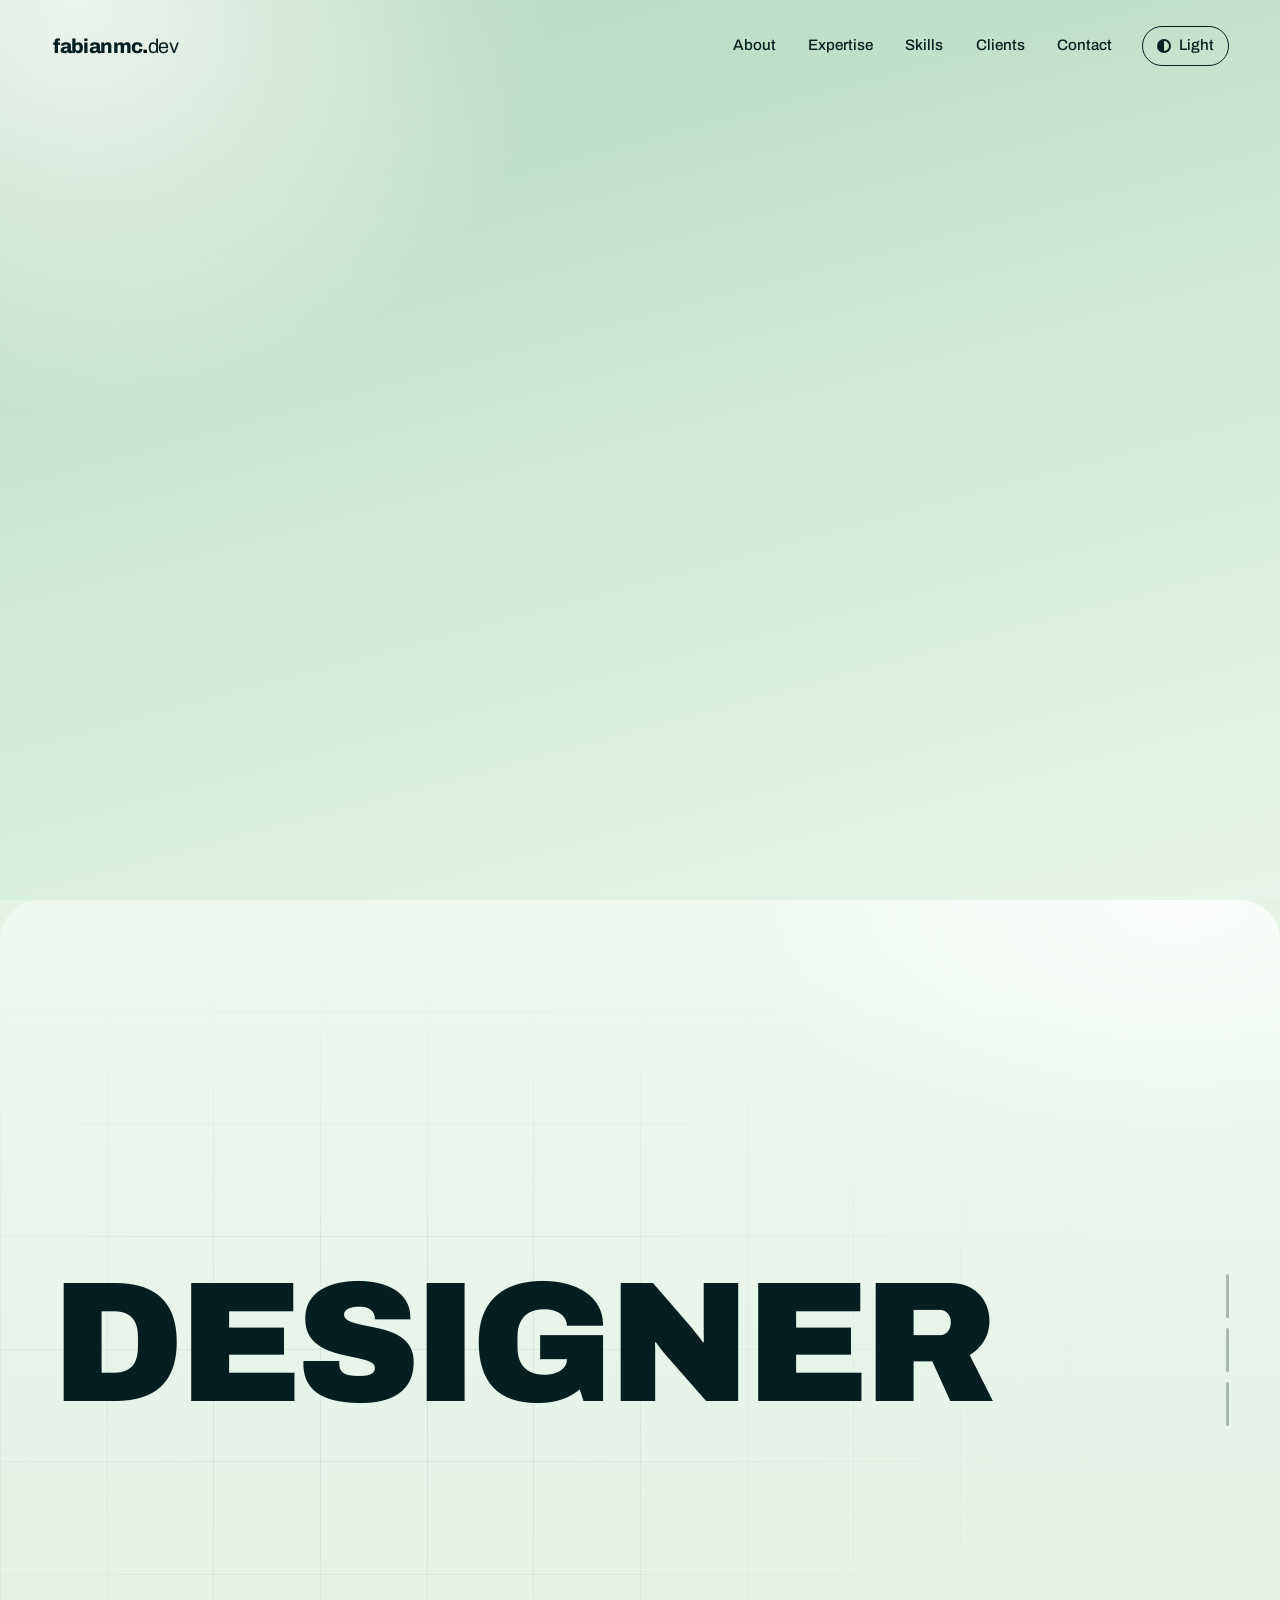
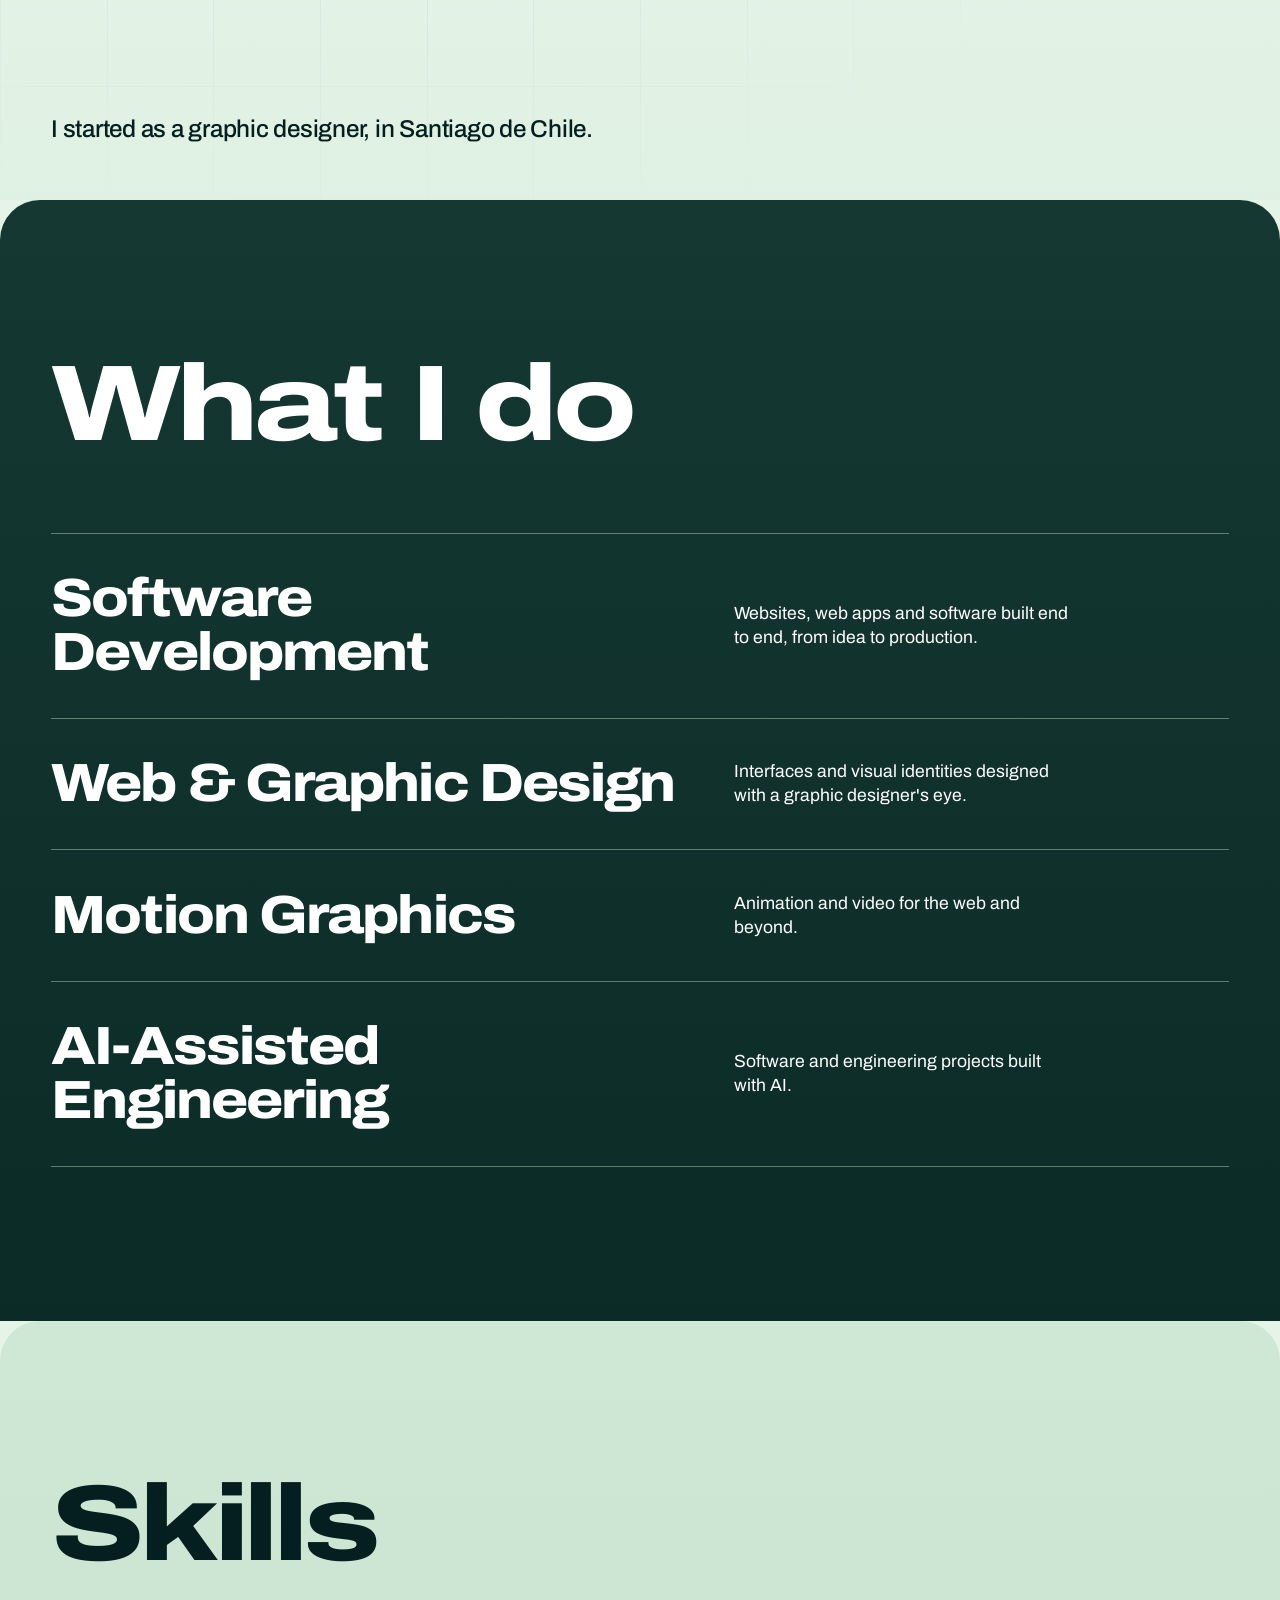
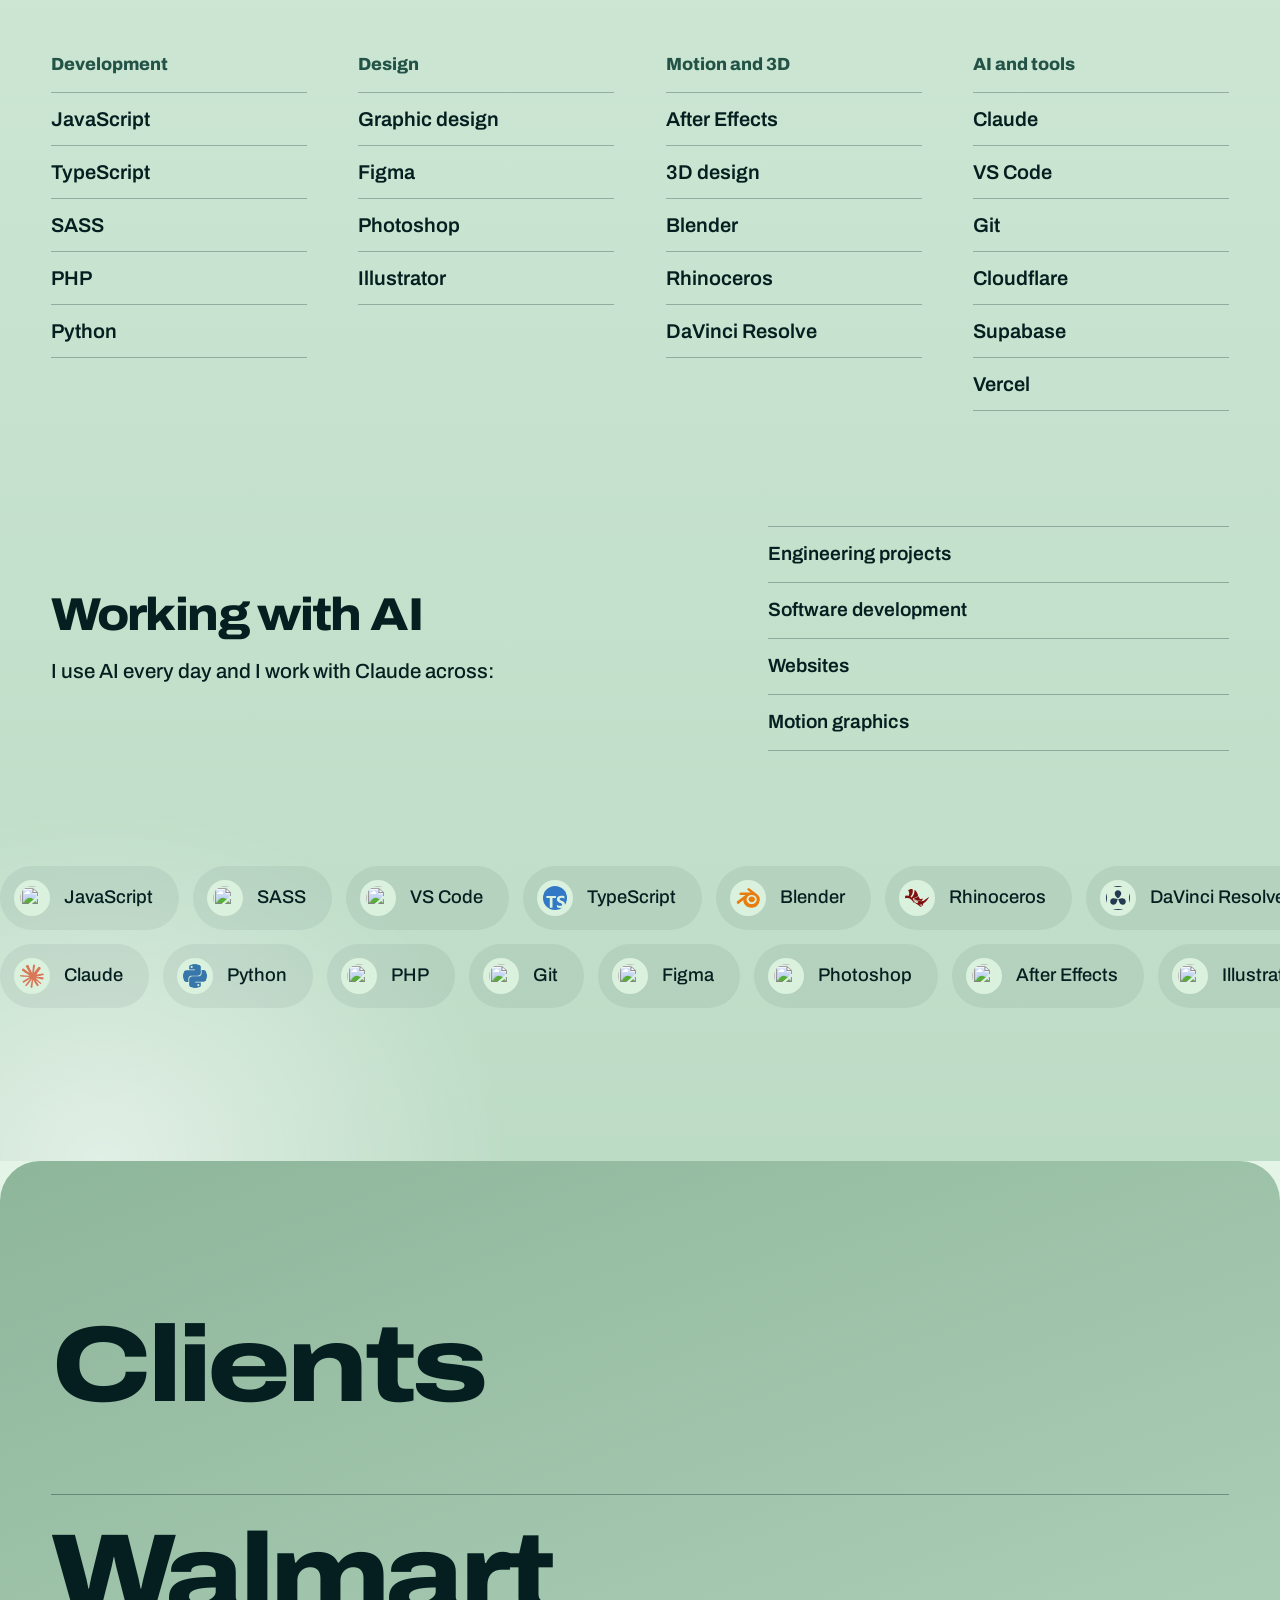
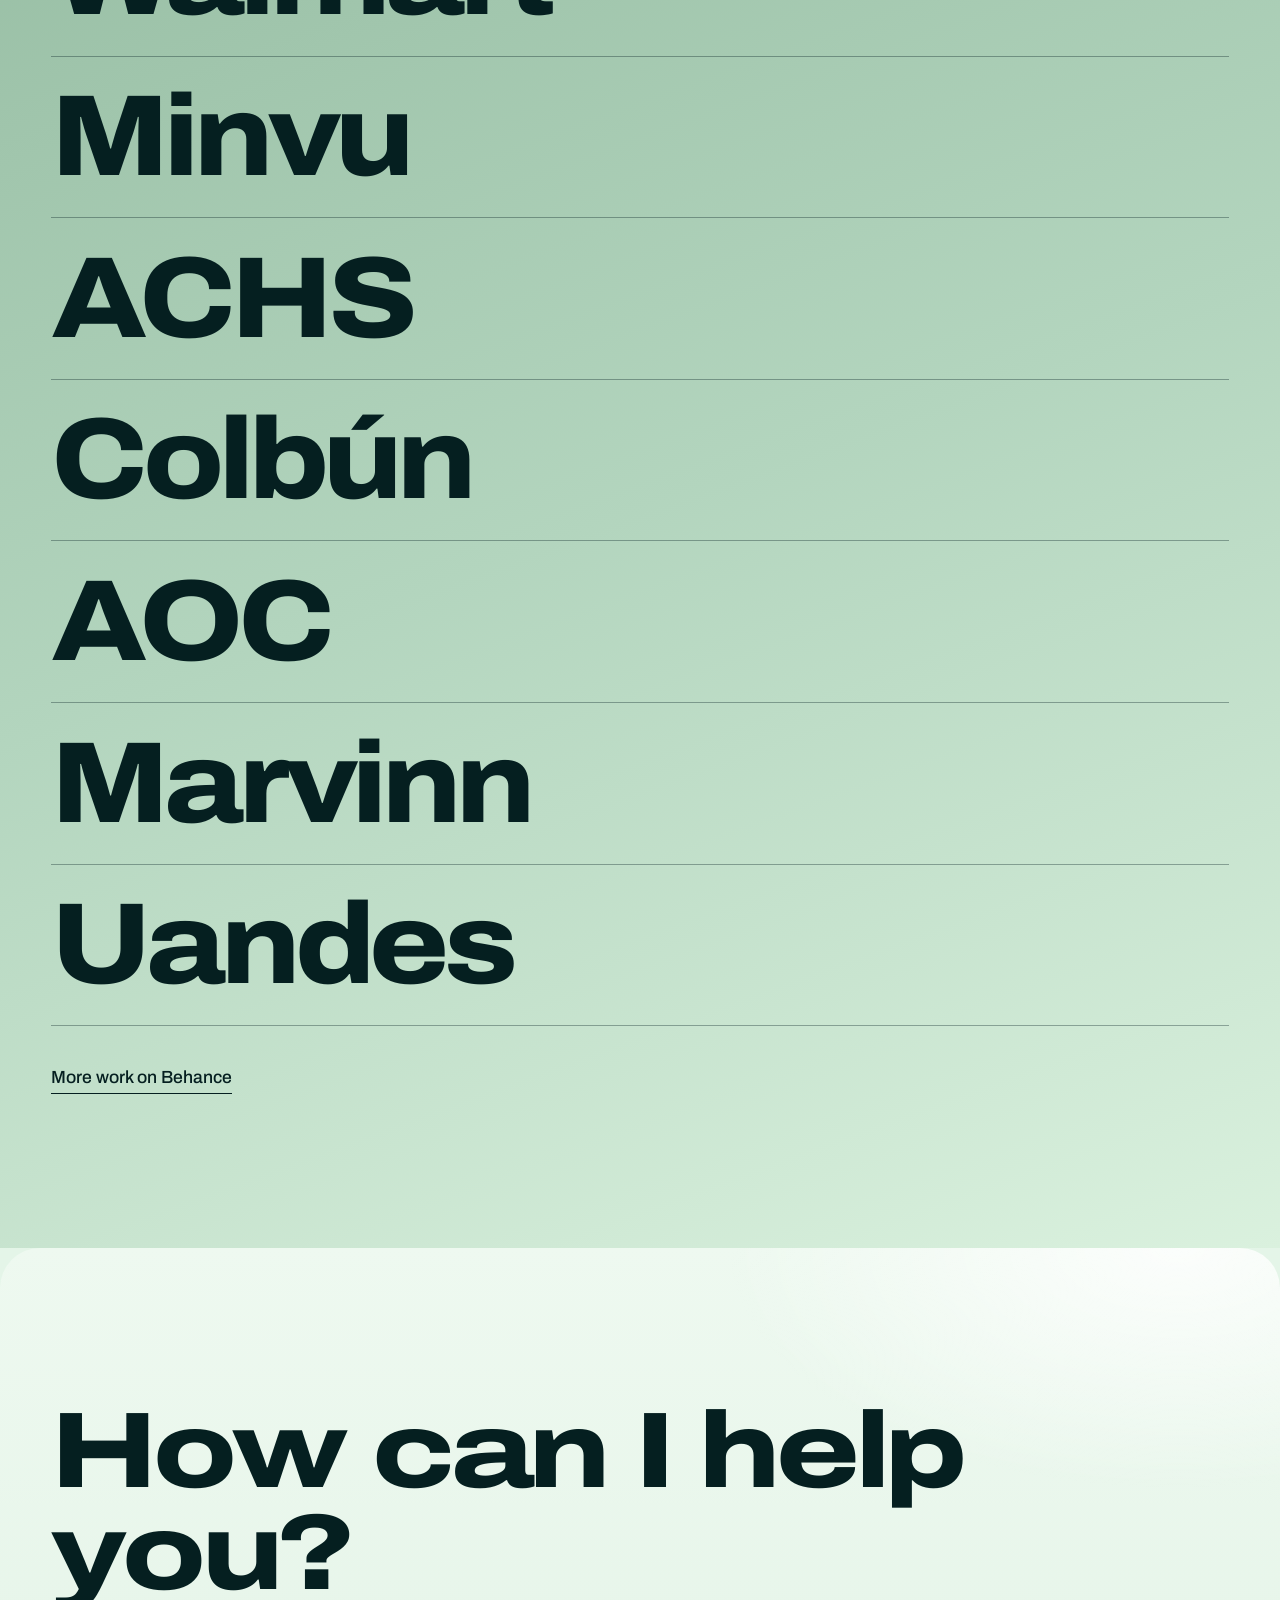
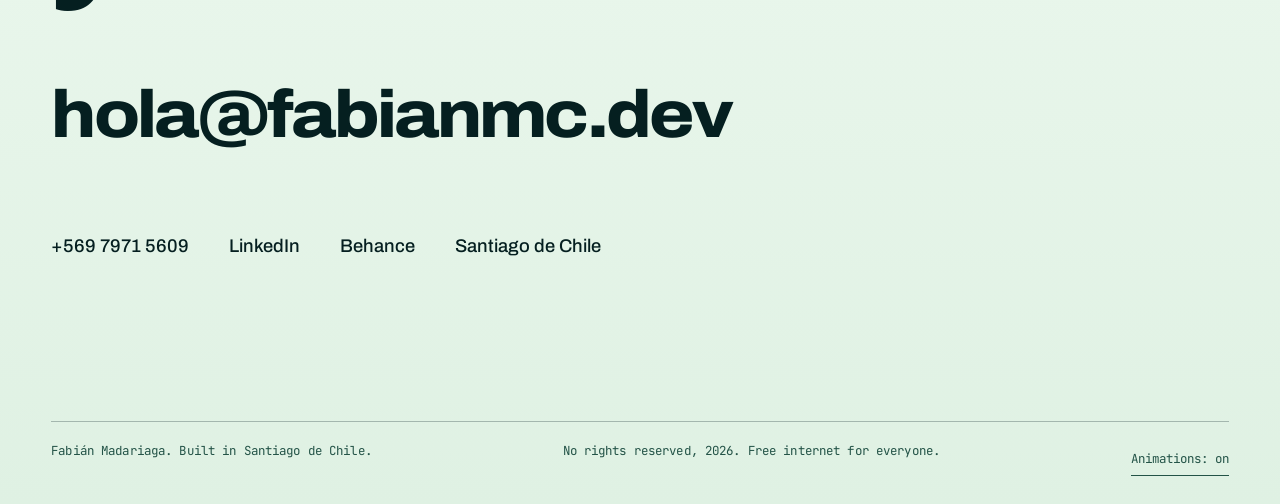
==== index.html @ 72d035fb "Use text wordmark for the nav logo Co-Authored-By: Claude Sonnet 5.5 <noreply@anthropic.com>" ====
<!doctype html>
<html lang="en">
<head>
  <meta charset="utf-8">
  <meta name="viewport" content="width=device-width, initial-scale=1">
  <title>Fabián Madariaga | Senior Software Developer & Digital Designer</title>
  <meta name="description" content="Fabián Madariaga, Senior Software Developer and Digital Designer in Santiago de Chile. I build websites, software and motion graphics with AI.">
  <meta name="theme-color" content="#163832">
  <meta name="color-scheme" content="dark light">
  <meta property="og:title" content="Fabián Madariaga | Senior Software Developer & Digital Designer">
  <meta property="og:description" content="Graphic designer turned software developer. Santiago de Chile.">
  <meta property="og:type" content="website">
  <link rel="icon" href="assets/images/favicon.svg">
  <link rel="preconnect" href="https://fonts.googleapis.com">
  <link rel="preconnect" href="https://fonts.gstatic.com" crossorigin>
  <link href="https://fonts.googleapis.com/css2?family=Archivo:wdth,wght@62..125,100..900&family=JetBrains+Mono:wght@400;500&display=swap" rel="stylesheet">
  <link rel="stylesheet" href="assets/css/main.css">
  <script>
    (function (d) {
      var t, m;
      try { t = localStorage.getItem("theme"); m = localStorage.getItem("motion"); } catch (e) {}
      if (t !== "light" && t !== "dark") t = matchMedia("(prefers-color-scheme: light)").matches ? "light" : "dark";
      d.dataset.theme = t;
      if (m === "off" || (m !== "on" && matchMedia("(prefers-reduced-motion: reduce)").matches)) d.dataset.motion = "off";
      d.classList.add("js");
    })(document.documentElement);
  </script>
</head>
<body>
  <a class="skip" href="#main">Skip to content</a>

  <header class="nav">
    <a class="nav__brand" href="#top" data-scroll aria-label="fabianmc.dev, back to top"><b>fabianmc</b><i>.</i><span>dev</span></a>
    <nav class="nav__links" aria-label="Main">
      <a href="#about" data-scroll>About</a>
      <a href="#expertise" data-scroll>Expertise</a>
      <a href="#skills" data-scroll>Skills</a>
      <a href="#clients" data-scroll>Clients</a>
      <a href="#contact" data-scroll>Contact</a>
      <button class="theme" id="theme" type="button"><span class="theme__icon" aria-hidden="true"></span><span id="theme-label">Light</span></button>
    </nav>
  </header>

  <main id="main" tabindex="-1">
    <!-- HERO -->
    <section class="hero" id="top">
      <div class="hero__inner">
        <div class="hero__top">
          <p>Senior Software Developer<br>&amp; Digital Designer</p>
          <p class="mono hero__clock">Santiago de Chile <time id="clock">--:--</time></p>
        </div>

        <h1 class="name" aria-label="Fabián Madariaga">
          <span class="line" aria-hidden="true" data-chars>Fabián</span>
          <span class="line" aria-hidden="true" data-chars>Madariaga</span>
        </h1>

        <div class="hero__bottom">
          <p>Graphic designer turned software developer. More than 12 years building websites.</p>
          <a class="hero__cue mono" href="#about" data-scroll>Scroll</a>
        </div>
      </div>
    </section>

    <!-- ABOUT -->
    <section class="sheet about" id="about">
      <div class="about__grid" aria-hidden="true"></div>

      <div class="about__years" aria-hidden="true"><b>0</b><sup>+</sup><span>years<br>on the web</span></div>

      <h2 class="about__word" aria-label="Designer turned developer">
        <span class="s" aria-hidden="true">D</span><span class="s" aria-hidden="true">E</span><span class="s" aria-hidden="true">S</span><span class="s" aria-hidden="true">I</span><span class="s" aria-hidden="true">G</span><span class="s" aria-hidden="true">N</span><span class="s" aria-hidden="true">E</span><span class="s" aria-hidden="true">R</span><span class="s" aria-hidden="true"></span>
      </h2>

      <div class="about__copy">
        <p class="phase">I started as a graphic designer, in Santiago de Chile.</p>
        <p class="phase">Then I became a software engineer. I have been building websites since 2014, more than 12 years now.</p>
        <p class="phase">Today I am a Senior Software Developer at LFI Agency, and I build websites, software and motion graphics with AI.</p>
      </div>

      <ol class="about__steps" aria-hidden="true"><li><i></i></li><li><i></i></li><li><i></i></li></ol>
    </section>

    <!-- EXPERTISE -->
    <section class="sheet sheet--chalk expertise" id="expertise">
      <h2 class="title" data-words>What I do</h2>
      <ul class="rows">
        <li class="row">
          <h3 class="row__name">Software Development</h3>
          <p class="row__desc">Websites, web apps and software built end to end, from idea to production.</p>
        </li>
        <li class="row">
          <h3 class="row__name">Web &amp; Graphic Design</h3>
          <p class="row__desc">Interfaces and visual identities designed with a graphic designer's eye.</p>
        </li>
        <li class="row">
          <h3 class="row__name">Motion Graphics</h3>
          <p class="row__desc">Animation and video for the web and beyond.</p>
        </li>
        <li class="row">
          <h3 class="row__name">AI-Assisted Engineering</h3>
          <p class="row__desc">Software and engineering projects built with AI.</p>
        </li>
      </ul>
    </section>

    <!-- SKILLS -->
    <section class="sheet sheet--forest skills" id="skills">
      <h2 class="title" data-words>Skills</h2>

      <div class="stack">
        <div class="stack__col">
          <h3>Development</h3>
          <ul><li>JavaScript</li><li>TypeScript</li><li>SASS</li><li>PHP</li><li>Python</li></ul>
        </div>
        <div class="stack__col">
          <h3>Design</h3>
          <ul><li>Graphic design</li><li>Figma</li><li>Photoshop</li><li>Illustrator</li></ul>
        </div>
        <div class="stack__col">
          <h3>Motion and 3D</h3>
          <ul><li>After Effects</li><li>3D design</li><li>Blender</li><li>Rhinoceros</li><li>DaVinci Resolve</li></ul>
        </div>
        <div class="stack__col">
          <h3>AI and tools</h3>
          <ul><li>Claude</li><li>VS Code</li><li>Git</li><li>Cloudflare</li><li>Supabase</li><li>Vercel</li></ul>
        </div>
      </div>

      <div class="ai">
        <h3 class="ai__title">Working with AI</h3>
        <p class="ai__lead">I use AI every day and I work with Claude across:</p>
        <ul class="ai__list">
          <li>Engineering projects</li>
          <li>Software development</li>
          <li>Websites</li>
          <li>Motion graphics</li>
        </ul>
      </div>

      <div class="marquees" aria-label="Tools">
        <div class="marquee" data-dir="1">
          <ul class="track">
            <li><img src="assets/images/skills/js.svg" alt="">JavaScript</li>
            <li><img src="assets/images/skills/sass.svg" alt="">SASS</li>
            <li><img src="assets/images/skills/vscode.svg" alt="">VS Code</li>
            <li><img src="assets/images/skills/typescript.svg" alt="">TypeScript</li>
            <li><img src="assets/images/skills/blender.svg" alt="">Blender</li>
            <li><img src="assets/images/skills/rhinoceros.svg" alt="">Rhinoceros</li>
            <li><img src="assets/images/skills/davinciresolve.svg" alt="">DaVinci Resolve</li>
            <li><img src="assets/images/skills/cloudflare.svg" alt="">Cloudflare</li>
          </ul>
        </div>
        <div class="marquee" data-dir="-1">
          <ul class="track">
            <li><img src="assets/images/skills/claude.svg" alt="">Claude</li>
            <li><img src="assets/images/skills/python.svg" alt="">Python</li>
            <li><img src="assets/images/skills/php.svg" alt="">PHP</li>
            <li><img src="assets/images/skills/git.svg" alt="">Git</li>
            <li><img src="assets/images/skills/figma.svg" alt="">Figma</li>
            <li><img src="assets/images/skills/photoshop-cc.svg" alt="">Photoshop</li>
            <li><img src="assets/images/skills/after-effects-cc.svg" alt="">After Effects</li>
            <li><img src="assets/images/skills/illustrator-cc.svg" alt="">Illustrator</li>
            <li><img src="assets/images/skills/supabase.svg" alt="">Supabase</li>
            <li><img src="assets/images/skills/vercel.svg" alt="">Vercel</li>
          </ul>
        </div>
      </div>
    </section>

    <!-- CLIENTS -->
    <section class="sheet sheet--moss clients" id="clients">
      <h2 class="title" data-words>Clients</h2>
      <ul class="client-list">
        <li class="client" data-img="assets/images/portfolio/cover-walmart.jpg">Walmart</li>
        <li class="client" data-img="assets/images/portfolio/cover-minvu.jpg">Minvu</li>
        <li class="client" data-img="assets/images/portfolio/cover-achs.jpg">ACHS</li>
        <li class="client" data-img="assets/images/portfolio/cover-colbun.jpg">Colbún</li>
        <li class="client" data-img="assets/images/portfolio/cover-aoc.jpg">AOC</li>
        <li class="client" data-img="assets/images/portfolio/cover-marvinn.jpg">Marvinn</li>
        <li class="client" data-img="assets/images/portfolio/cover-uandes.jpg"><span class="sr-only">Universidad de los Andes</span><span aria-hidden="true">Uandes</span></li>
      </ul>
      <a class="more" href="https://www.behance.net/fabian-madariaga" target="_blank" rel="noopener">More work on Behance<span class="sr-only"> (opens in a new tab)</span></a>
    </section>

    <!-- CONTACT -->
    <section class="sheet contact" id="contact">
      <h2 class="title" data-words>How can I help you?</h2>
      <a class="mail" href="mailto:hola@fabianmc.dev"><span>hola@fabianmc.dev</span></a>
      <ul class="contact__links">
        <li><a href="https://wa.me/56979715609" target="_blank" rel="noopener">+569 7971 5609<span class="sr-only"> (opens in a new tab)</span></a></li>
        <li><a href="https://www.linkedin.com/in/fabian-madariaga" target="_blank" rel="noopener">LinkedIn<span class="sr-only"> (opens in a new tab)</span></a></li>
        <li><a href="https://www.behance.net/fabian-madariaga" target="_blank" rel="noopener">Behance<span class="sr-only"> (opens in a new tab)</span></a></li>
        <li>Santiago de Chile</li>
      </ul>
      <footer class="foot mono">
        <span>Fabián Madariaga. Built in Santiago de Chile.</span>
        <span>No rights reserved, 2026. Free internet for everyone.</span>
        <button class="motion" id="motion" type="button" aria-pressed="false">Animations: on</button>
      </footer>
    </section>
  </main>

  <div class="float" aria-hidden="true"><img alt="" width="400" height="400"></div>

  <script src="https://cdnjs.cloudflare.com/ajax/libs/gsap/3.12.5/gsap.min.js"></script>
  <script src="https://cdnjs.cloudflare.com/ajax/libs/gsap/3.12.5/ScrollTrigger.min.js"></script>
  <script src="https://cdn.jsdelivr.net/npm/lenis@1.1.13/dist/lenis.min.js"></script>
  <script src="assets/js/main.js"></script>
</body>
</html>
---- assets/css/main.css ----
:root {
  --ink: #051f20;
  --deep: #0b2b26;
  --forest: #163832;
  --moss: #235347;
  --sage: #8eb69b;
  --mist: #daf1de;
  --white: #fff;
  --pad: clamp(20px, 4vw, 64px);
  --sans: "Archivo", system-ui, sans-serif;
  --mono: "JetBrains Mono", ui-monospace, monospace;
  --page: var(--ink);
  --nav: #fff;
  --nav-flip: var(--ink);
  --acc: var(--sage);
  color-scheme: dark;
}
[data-theme="light"] {
  --page: #e4f5e8;
  --nav: var(--ink);
  --nav-flip: #fff;
  --acc: var(--moss);
  color-scheme: light;
}

*, *::before, *::after { box-sizing: border-box; margin: 0; padding: 0; }
html { background: var(--page); }
html.lenis, html.lenis body { height: auto; }
.lenis.lenis-smooth { scroll-behavior: auto !important; }

body {
  font-family: var(--sans);
  font-variation-settings: "wdth" 100;
  color: var(--fg, var(--white));
  background: var(--page);
  line-height: 1.4;
  -webkit-font-smoothing: antialiased;
  overflow-x: hidden;
}
a { color: inherit; text-decoration: none; }
ul, ol { list-style: none; }
img { display: block; max-width: 100%; }
.mono { font-family: var(--mono); font-size: .78rem; letter-spacing: .01em; }
:focus-visible { outline: 2px solid var(--acc); outline-offset: 4px; }
[tabindex="-1"]:focus { outline: none; }
.sr-only { position: absolute; width: 1px; height: 1px; margin: -1px; padding: 0; overflow: hidden; clip: rect(0 0 0 0); white-space: nowrap; border: 0; }
.skip {
  position: fixed; top: 12px; left: 12px; z-index: 100; padding: 12px 18px; border-radius: 8px;
  background: #fff; color: var(--ink); font-weight: 600; transform: translateY(-200%);
}
.skip:focus { transform: none; outline: 3px solid var(--moss); }

/* NAV */
.nav {
  position: fixed; inset: 0 0 auto 0; z-index: 50;
  display: flex; justify-content: space-between; align-items: center;
  padding: 22px var(--pad);
  color: var(--nav);
  font-size: .95rem; font-weight: 500;
  transition: color .35s;
}
.nav.flip { color: var(--nav-flip); }
.nav__links { display: flex; align-items: center; gap: clamp(14px, 2.2vw, 34px); }
.nav a { position: relative; padding: 10px 2px; }
.nav__brand { font-size: 1.25rem; letter-spacing: -0.03em; }
.nav__brand b { font-weight: 800; }
.nav__brand i { font-style: normal; font-weight: 800; color: #000; }
.nav__brand span { font-weight: 400; }
.theme {
  display: inline-flex; align-items: center; gap: 8px; min-height: 40px; padding: 6px 14px;
  font: inherit; color: inherit; background: none; border: 1px solid currentColor; border-radius: 999px; cursor: pointer;
}
.theme:hover { opacity: .7; }
.theme__icon { width: 14px; height: 14px; border-radius: 50%; border: 2px solid currentColor; background: linear-gradient(90deg, currentColor 50%, transparent 50%); }
.nav__links a::after {
  content: ""; position: absolute; left: 0; right: 0; bottom: 5px; height: 1px;
  background: currentColor; transform: scaleX(0); transform-origin: right;
  transition: transform .45s cubic-bezier(.2, .8, .2, 1);
}
.nav__links a:hover::after { transform: scaleX(1); transform-origin: left; }

/* HERO */
.hero {
  position: sticky; top: 0; z-index: 0;
  height: 100svh; min-height: 560px;
  --fg: #fff; --mut: var(--sage);
  color: var(--fg);
  background:
    radial-gradient(60% 75% at 6% 0%, rgba(142, 182, 155, .55), transparent 62%),
    linear-gradient(165deg, var(--moss) 0%, var(--forest) 45%, var(--deep) 100%);
  overflow: hidden;
}
[data-theme="light"] .hero {
  --fg: var(--ink); --mut: var(--moss);
  background:
    radial-gradient(60% 75% at 6% 0%, rgba(255, 255, 255, .75), transparent 62%),
    linear-gradient(165deg, #b4d8bf 0%, #cde8d4 45%, #e6f6ea 100%);
}
.hero__inner {
  height: 100%; padding: 92px var(--pad) 28px;
  display: flex; flex-direction: column; justify-content: space-between;
  will-change: transform;
}
.hero__top, .hero__bottom { display: flex; justify-content: space-between; align-items: flex-end; gap: 24px; }
.hero__top p { font-size: 1rem; font-weight: 500; line-height: 1.25; }
.hero__clock { text-align: right; }
.hero__bottom p { max-width: 34ch; font-size: 1.05rem; }
.hero__cue { padding-bottom: 2px; border-bottom: 1px solid currentColor; }

.name {
  font-size: clamp(3rem, 16vw, 18rem);
  line-height: .84; letter-spacing: -.03em;
  font-weight: 900; text-transform: uppercase;
  margin-left: -.04em;
}
.name .line { display: block; overflow: hidden; padding: .12em 0 .02em; white-space: nowrap; }
.ch {
  display: inline-block; will-change: font-variation-settings;
  font-variation-settings: "wght" 900, "wdth" 62;
}
.js .name { visibility: hidden; }
.js .hero__top, .js .hero__bottom { opacity: 0; }

/* SHEETS (slide over the pinned hero). Each sheet sets its own tokens, light theme overrides them. */
.sheet {
  --bg: radial-gradient(50% 40% at 92% 0%, rgba(35, 83, 71, .6), transparent 70%), linear-gradient(180deg, var(--deep), var(--ink));
  --fg: #fff; --mut: var(--sage); --acc: var(--sage);
  --line: rgba(218, 241, 222, .3); --chip: rgba(218, 241, 222, .08); --grid: rgba(142, 182, 155, .09);
  position: relative; z-index: 2;
  padding: clamp(80px, 12vw, 180px) var(--pad);
  border-radius: 40px 40px 0 0;
  background: var(--bg); color: var(--fg);
}
.sheet--chalk {
  --bg: linear-gradient(180deg, var(--mist), #c2e0c9);
  --fg: var(--ink); --mut: var(--moss); --acc: var(--moss);
  --line: rgba(5, 31, 32, .7); --chip: rgba(5, 31, 32, .06);
}
.sheet--forest {
  --bg: radial-gradient(45% 35% at 8% 100%, rgba(142, 182, 155, .22), transparent 70%), linear-gradient(180deg, var(--forest), var(--deep));
}
.sheet--moss {
  --bg: radial-gradient(50% 45% at 95% 100%, rgba(142, 182, 155, .3), transparent 70%), linear-gradient(160deg, var(--moss), var(--forest) 60%, var(--deep));
  --acc: var(--mist); --line: rgba(255, 255, 255, .35);
}

[data-theme="light"] .sheet {
  --bg: radial-gradient(50% 40% at 92% 0%, rgba(255, 255, 255, .8), transparent 70%), linear-gradient(180deg, #eef9f0, #dff1e3);
  --fg: var(--ink); --mut: var(--moss); --acc: var(--moss);
  --line: rgba(5, 31, 32, .28); --chip: rgba(5, 31, 32, .06); --grid: rgba(35, 83, 71, .1);
}
[data-theme="light"] .sheet--chalk {
  --bg: linear-gradient(180deg, var(--forest), var(--deep));
  --fg: #fff; --mut: var(--sage); --acc: var(--sage);
  --line: rgba(218, 241, 222, .4); --chip: rgba(218, 241, 222, .08);
}
[data-theme="light"] .sheet--forest {
  --bg: radial-gradient(45% 35% at 8% 100%, rgba(255, 255, 255, .55), transparent 70%), linear-gradient(180deg, #cfe8d6, #bddcc6);
}
[data-theme="light"] .sheet--moss {
  --bg: linear-gradient(160deg, var(--sage), #b3d5be 55%, var(--mist));
  --acc: var(--ink); --mut: var(--forest); --line: rgba(5, 31, 32, .35);
}

.title {
  font-size: clamp(2.6rem, 8.4vw, 9rem);
  line-height: .95; letter-spacing: -.04em; font-weight: 800;
  font-variation-settings: "wdth" 125;
  margin-bottom: clamp(40px, 6vw, 90px);
}
.w { display: inline-block; }

/* ABOUT: pinned scroll story */
.about {
  display: block; height: 100svh; min-height: 560px; padding: 0; overflow: hidden;
}
.about__grid {
  position: absolute; inset: 0; pointer-events: none;
  background:
    repeating-linear-gradient(90deg, var(--grid) 0 1px, transparent 1px 8.333%),
    repeating-linear-gradient(0deg, var(--grid) 0 1px, transparent 1px 12.5%);
  -webkit-mask-image: radial-gradient(70% 60% at 30% 55%, #000, transparent 85%);
  mask-image: radial-gradient(70% 60% at 30% 55%, #000, transparent 85%);
}
.about__years {
  position: absolute; top: 92px; left: var(--pad);
  display: flex; align-items: flex-end; gap: 6px; opacity: 0;
}
.about__years b { font-size: clamp(3.4rem, 8vw, 8rem); line-height: .8; letter-spacing: -.05em; font-weight: 900; font-variation-settings: "wdth" 100; min-width: .62em; }
.about__years sup { font-size: clamp(1.6rem, 3.4vw, 3.4rem); line-height: .8; font-weight: 800; color: var(--mut); }
.about__years span { margin-left: 10px; font-size: .95rem; line-height: 1.2; color: var(--mut); padding-bottom: 4px; }
.about__word {
  position: absolute; left: var(--pad); right: var(--pad); top: 50%; transform: translateY(-54%);
  font-size: clamp(2.8rem, 13.4vw, 15rem); line-height: .85; letter-spacing: -.035em;
  font-weight: 900; font-variation-settings: "wght" 900, "wdth" 100; text-transform: uppercase;
  white-space: nowrap; margin: 0;
}
.about__word .s { display: inline-block; }
.about__copy {
  position: absolute; left: var(--pad); bottom: 56px;
  width: min(36rem, calc(100% - var(--pad) * 2 - 40px)); height: 9.5em;
  font-size: clamp(1.15rem, 1.9vw, 1.8rem); line-height: 1.25; letter-spacing: -.01em; font-weight: 500;
}
.about__copy .phase { position: absolute; inset: auto 0 0 0; margin: 0; opacity: 0; will-change: transform, opacity; }
.about__copy .phase:first-child { opacity: 1; }
.about__steps { position: absolute; right: var(--pad); top: 50%; transform: translateY(-50%); display: grid; gap: 10px; }
.about__steps li { width: 3px; height: 44px; background: var(--line); border-radius: 2px; overflow: hidden; }
.about__steps i { display: block; width: 100%; height: 100%; background: linear-gradient(var(--mut), var(--fg)); transform: scaleY(0); transform-origin: top; }
.about--static { height: auto; padding: 120px var(--pad) 80px; }
.about--static .about__word, .about--static .about__copy { position: static; transform: none; height: auto; width: auto; margin-bottom: 28px; }
.about--static .about__copy .phase { position: static; opacity: 1 !important; transform: none !important; margin-bottom: 1em; }
.about--static .about__years { position: static; opacity: 1 !important; margin-bottom: 28px; }
.about--static .about__steps, .about--static .about__grid { display: none; }

/* EXPERTISE */
.rows { border-top: 1px solid var(--line); }
.row {
  position: relative; isolation: isolate; overflow: hidden;
  display: grid; grid-template-columns: minmax(0, 1.3fr) minmax(0, 1fr);
  align-items: center; gap: 16px 40px;
  padding: clamp(22px, 3vw, 40px) 0;
  border-bottom: 1px solid var(--line);
  transition: color .4s, padding .5s cubic-bezier(.2, .8, .2, 1);
}
.row::before {
  content: ""; position: absolute; inset: 0; z-index: -1;
  background: linear-gradient(100deg, var(--moss), var(--forest));
  transform: scaleY(0); transform-origin: bottom;
  transition: transform .5s cubic-bezier(.2, .8, .2, 1);
}
.row:hover { color: var(--white); padding-left: 20px; padding-right: 20px; }
.row:hover::before { transform: scaleY(1); }
.row__name { font-size: clamp(1.6rem, 4.2vw, 4.4rem); line-height: 1; letter-spacing: -.035em; font-weight: 800; font-variation-settings: "wdth" 112; overflow-wrap: anywhere; }
.row__desc { font-size: 1.1rem; line-height: 1.35; max-width: 34ch; }

/* SKILLS */
.stack { display: grid; grid-template-columns: repeat(4, 1fr); gap: 40px var(--pad); margin-bottom: clamp(70px, 9vw, 140px); }
.stack h3 { margin-bottom: 14px; font-size: 1.1rem; font-weight: 800; color: var(--mut); }
.stack ul { border-top: 1px solid var(--line); }
.stack li { padding: 12px 0; border-bottom: 1px solid var(--line); font-size: 1.25rem; font-weight: 600; transition: padding-left .4s cubic-bezier(.2, .8, .2, 1), color .3s; }
.stack li:hover { padding-left: 12px; color: var(--mut); }

.marquees { margin: 0 calc(var(--pad) * -1); display: grid; gap: 14px; }
.marquee { overflow: hidden; }
.track { display: flex; width: max-content; gap: 14px; padding-right: 14px; }
.track li {
  display: flex; align-items: center; gap: 14px;
  padding: 14px 26px 14px 14px; border-radius: 999px;
  background: var(--chip);
  font-size: 1.15rem; font-weight: 500; white-space: nowrap;
}
.track img { width: 36px; height: 36px; padding: 6px; border-radius: 50%; background: var(--mist); object-fit: contain; }

/* AI */
.ai { display: grid; grid-template-columns: repeat(12, 1fr); gap: 20px var(--pad); align-items: start; margin-bottom: clamp(70px, 9vw, 140px); }
.ai__title { grid-column: 1 / span 6; grid-row: 1; align-self: end; font-size: clamp(1.8rem, 3.6vw, 3.6rem); line-height: 1; letter-spacing: -.035em; font-weight: 800; font-variation-settings: "wdth" 112; }
.ai__lead { grid-column: 1 / span 6; grid-row: 2; font-size: clamp(1.1rem, 1.6vw, 1.5rem); line-height: 1.3; font-weight: 500; }
.ai__list { grid-column: 8 / -1; grid-row: 1 / span 2; border-top: 1px solid var(--line); }
.ai__list li { padding: 14px 0; border-bottom: 1px solid var(--line); font-size: 1.2rem; font-weight: 600; transition: padding-left .4s cubic-bezier(.2, .8, .2, 1), color .3s; }
.ai__list li:hover { padding-left: 14px; color: var(--mut); }

/* CLIENTS */
.client-list { border-top: 1px solid var(--line); }
.client {
  padding: clamp(14px, 2vw, 28px) 0; border-bottom: 1px solid var(--line);
  font-size: clamp(2.8rem, 9vw, 9rem); line-height: .95; letter-spacing: -.045em; font-weight: 800;
  font-variation-settings: "wdth" 112; text-wrap: balance;
  transition: opacity .35s, padding-left .5s cubic-bezier(.2, .8, .2, 1);
  cursor: default;
}
.client-list:hover .client { opacity: .35; }
.client-list .client:hover { opacity: 1; padding-left: clamp(12px, 3vw, 48px); }
.more { display: inline-block; margin-top: 40px; font-size: 1.1rem; font-weight: 500; border-bottom: 1px solid currentColor; padding-bottom: 2px; }
.more:hover { color: var(--acc); }

.float {
  position: fixed; top: 0; left: 0; z-index: 60; pointer-events: none;
  width: clamp(150px, 18vw, 260px); aspect-ratio: 1; opacity: 0;
  border-radius: 6px; overflow: hidden;
}
.float img { width: 100%; height: 100%; object-fit: cover; }

/* CONTACT */
.contact { padding-bottom: 28px; }
.mail {
  display: inline-block; max-width: 100%;
  font-size: clamp(1.3rem, 5.2vw, 6rem); line-height: 1; letter-spacing: -.04em; font-weight: 800;
  font-variation-settings: "wdth" 110; overflow-wrap: anywhere;
}
.mail span { display: inline-block; background: linear-gradient(var(--acc), var(--acc)) 0 100% / 0 .06em no-repeat; transition: background-size .6s cubic-bezier(.2, .8, .2, 1), color .3s; }
.mail:hover span { background-size: 100% .06em; color: var(--acc); }
.contact__links { display: flex; flex-wrap: wrap; align-items: center; gap: 14px 40px; margin-top: clamp(40px, 6vw, 80px); font-size: 1.15rem; font-weight: 500; }
.contact__links a { display: inline-block; padding: 8px 0; }
.contact__links a:hover { color: var(--acc); }
.foot { display: flex; flex-wrap: wrap; justify-content: space-between; gap: 8px 24px; margin-top: clamp(80px, 12vw, 180px); padding-top: 20px; border-top: 1px solid var(--line); color: var(--mut); }
.motion { font: inherit; color: inherit; background: none; border: 0; padding: 8px 0; border-bottom: 1px solid currentColor; cursor: pointer; }
.motion:hover { color: var(--acc); }

/* RESPONSIVE */
@media (max-width: 820px) {
  .nav__links a:not([href="#contact"]) { display: none; }
  .hero__inner { padding-top: 84px; }
  .name { font-size: 17vw; }
  .about__word { font-size: 13.2vw; }
  .about__copy { bottom: 40px; }
  .about__steps li { height: 30px; }
  .row { grid-template-columns: 1fr; row-gap: 8px; }
  .stack { grid-template-columns: repeat(2, 1fr); }
  .ai__title, .ai__lead, .ai__list { grid-column: 1 / -1; grid-row: auto; }
  .sheet { border-radius: 28px 28px 0 0; }
}
@media (max-width: 480px) {
  .hero__top { flex-direction: column; align-items: flex-start; }
  .hero__clock { text-align: left; }
  .stack { grid-template-columns: 1fr; }
}
@media (hover: none) { .float { display: none; } .client-list:hover .client { opacity: 1; } }
html[data-motion="off"] .name { visibility: visible; }
html[data-motion="off"] .hero__top, html[data-motion="off"] .hero__bottom { opacity: 1; }
html[data-motion="off"] .row, html[data-motion="off"] .row::before, html[data-motion="off"] .client,
html[data-motion="off"] .mail span, html[data-motion="off"] .ai__list li, html[data-motion="off"] .stack li, html[data-motion="off"] .nav { transition: none; }
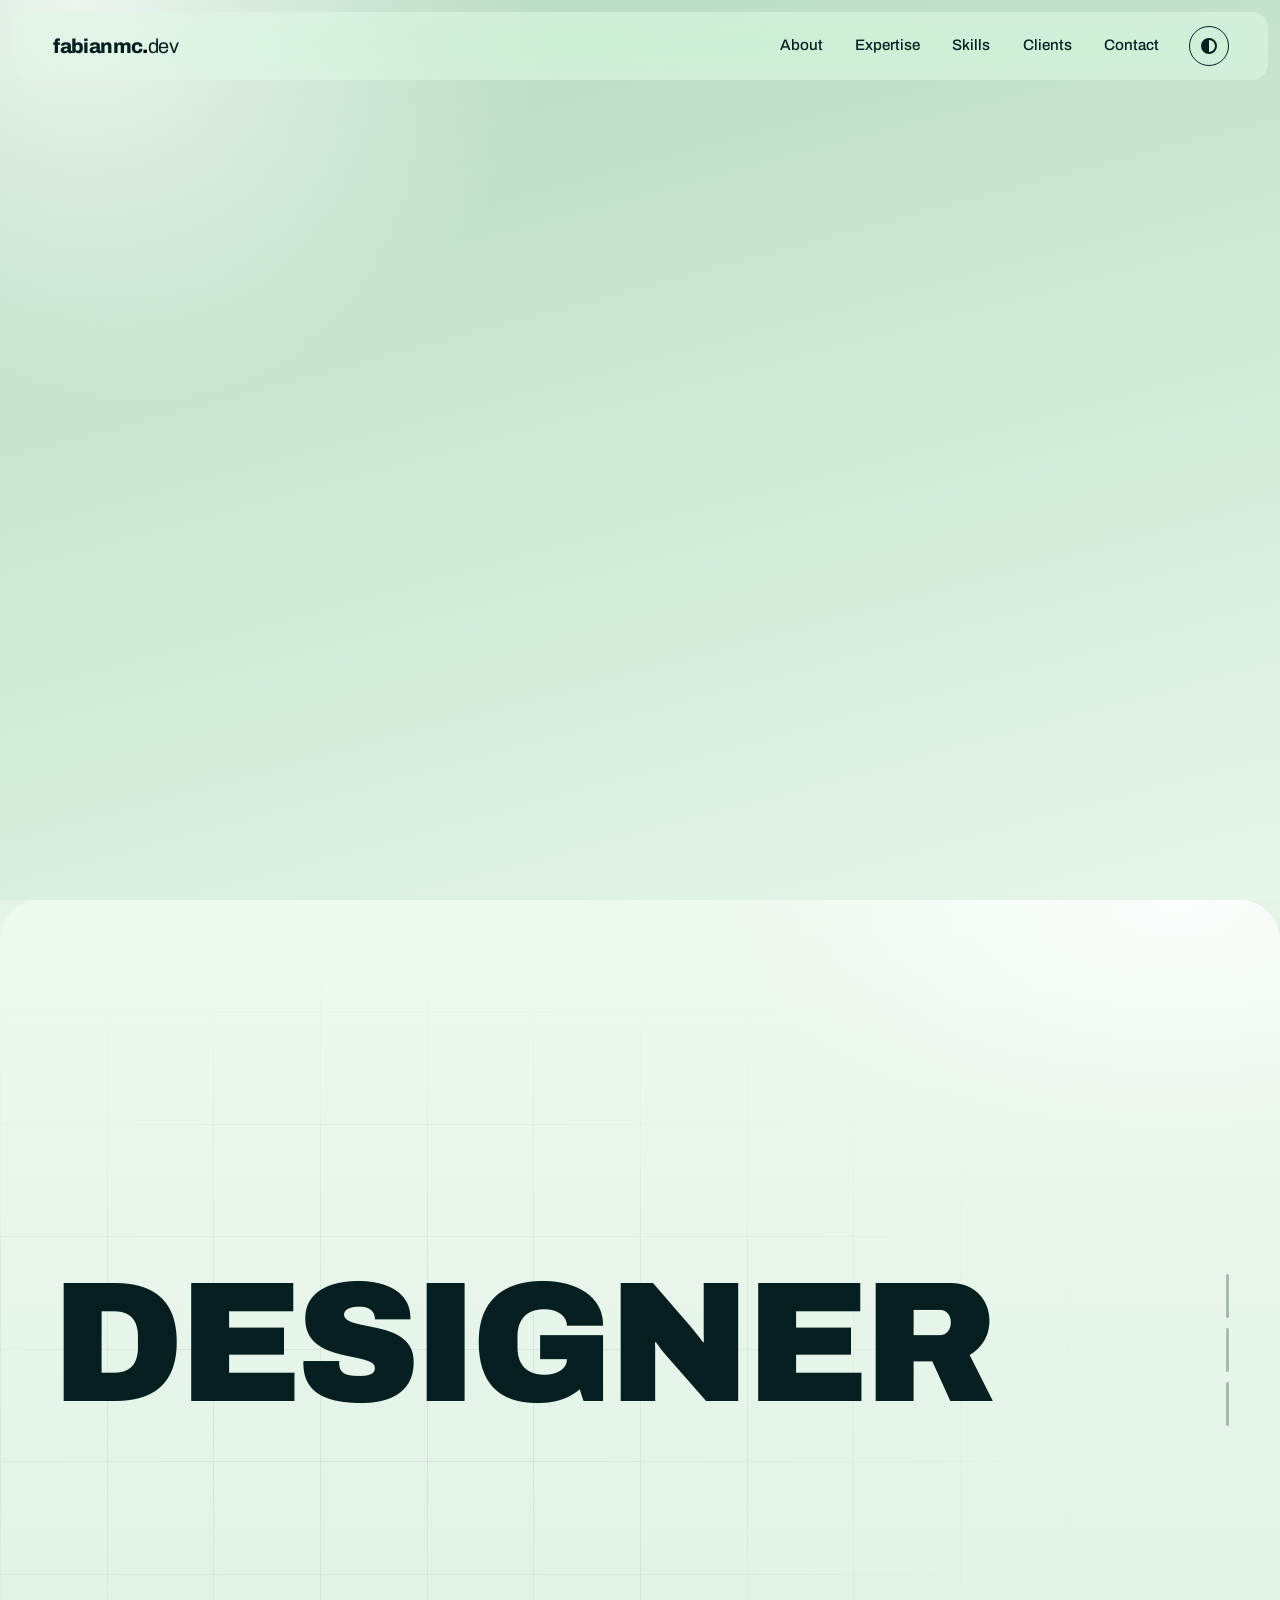
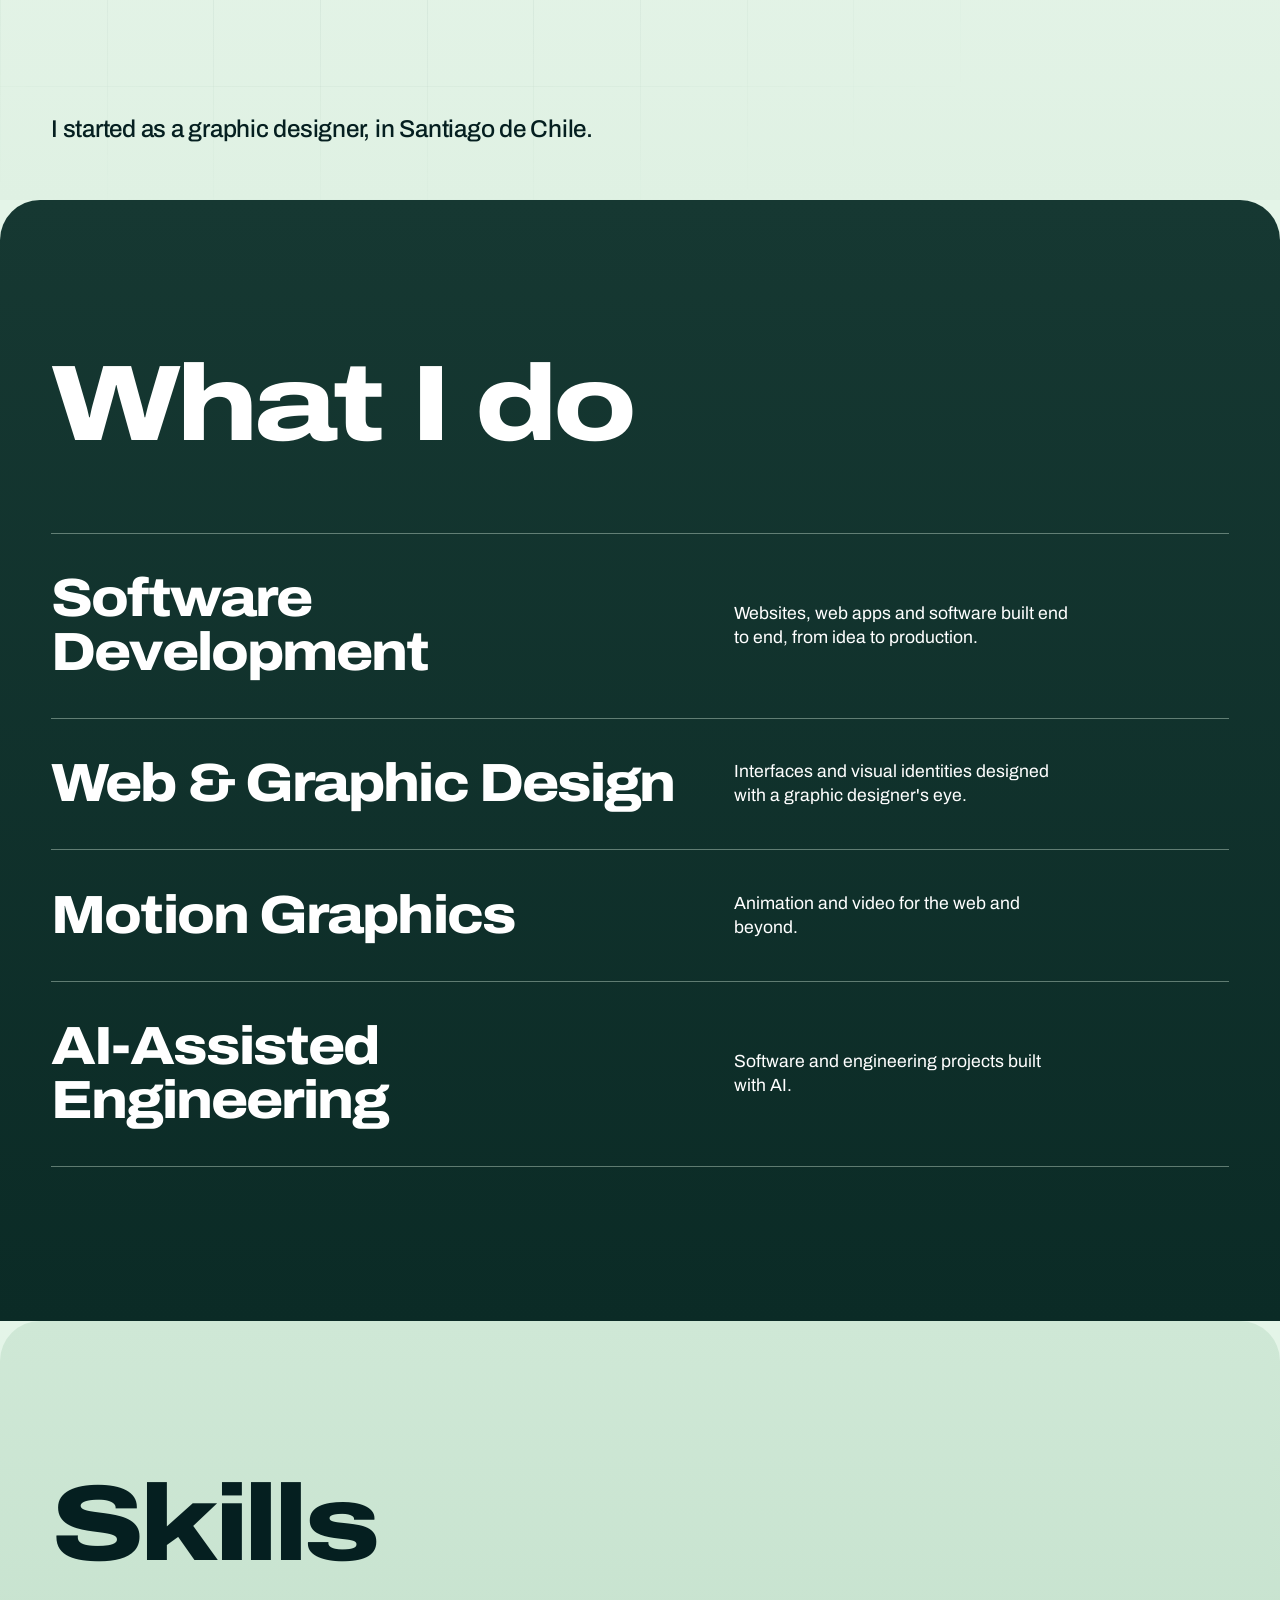
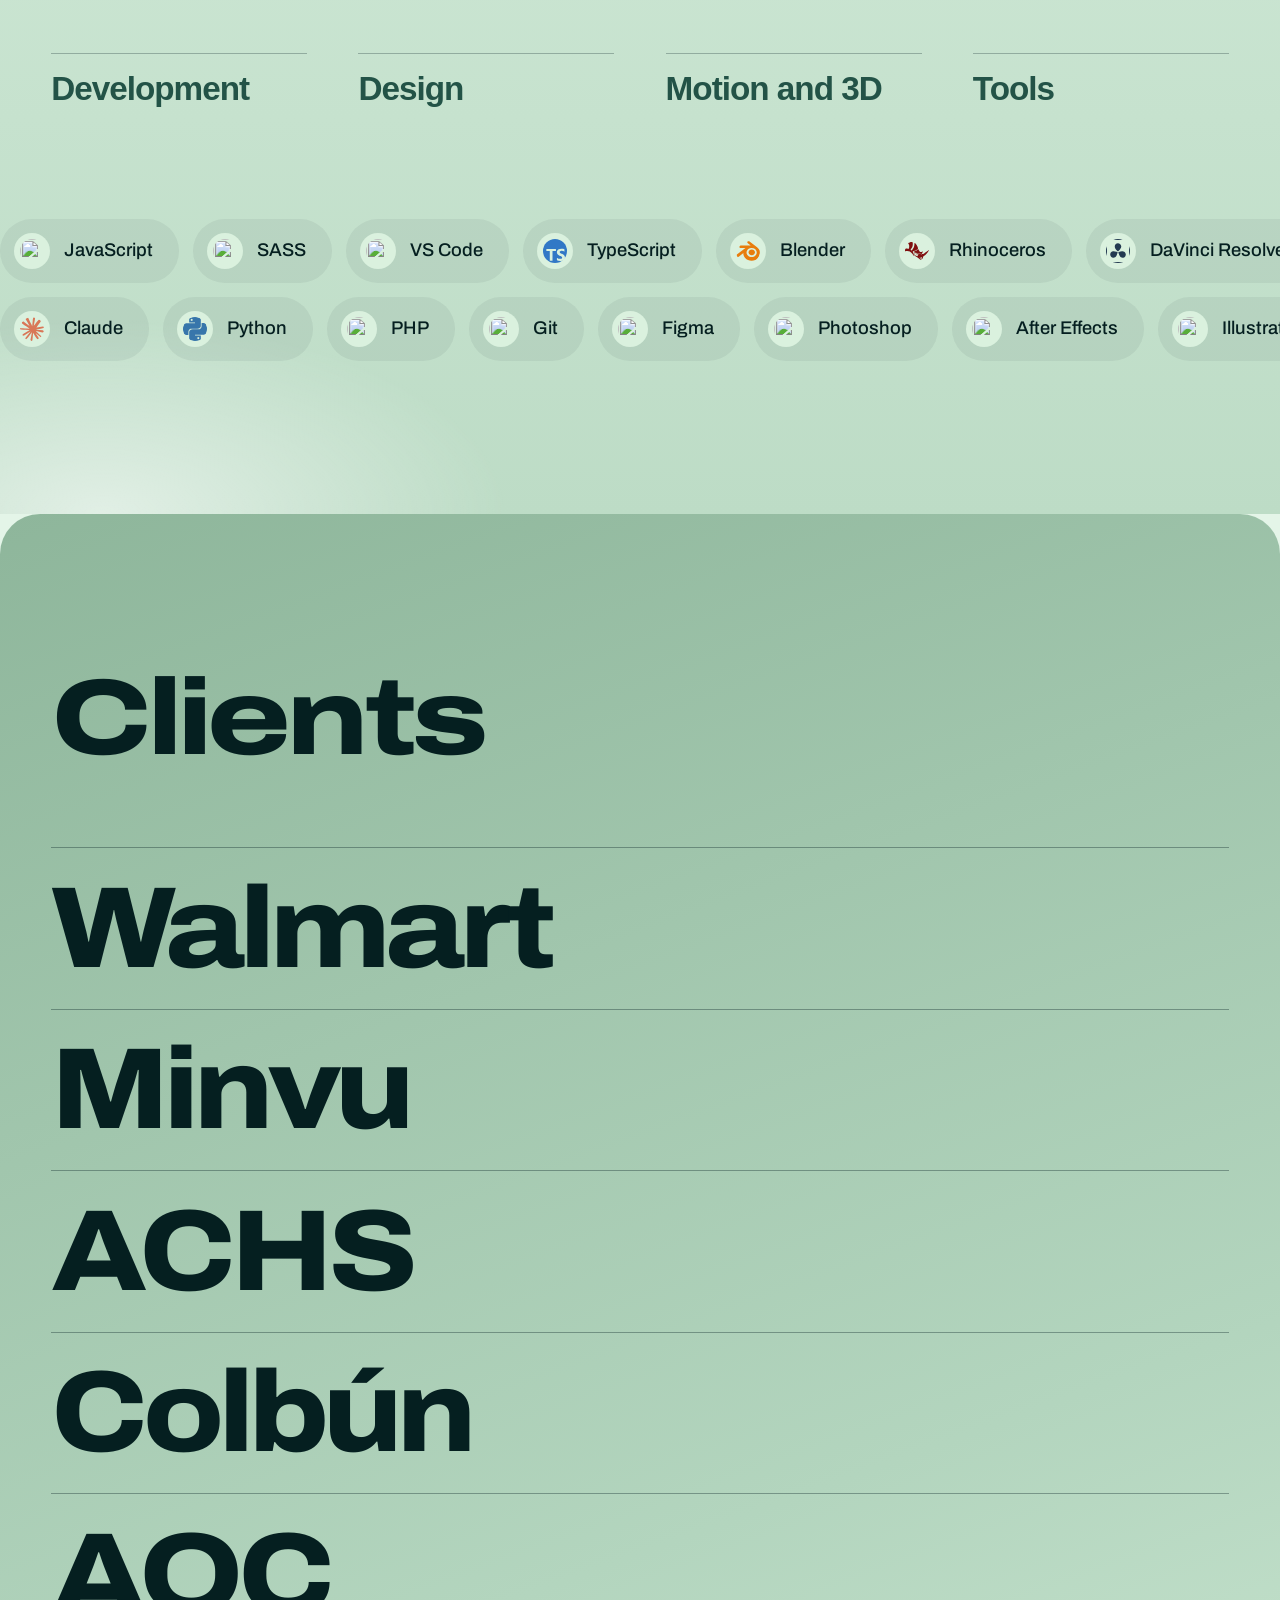
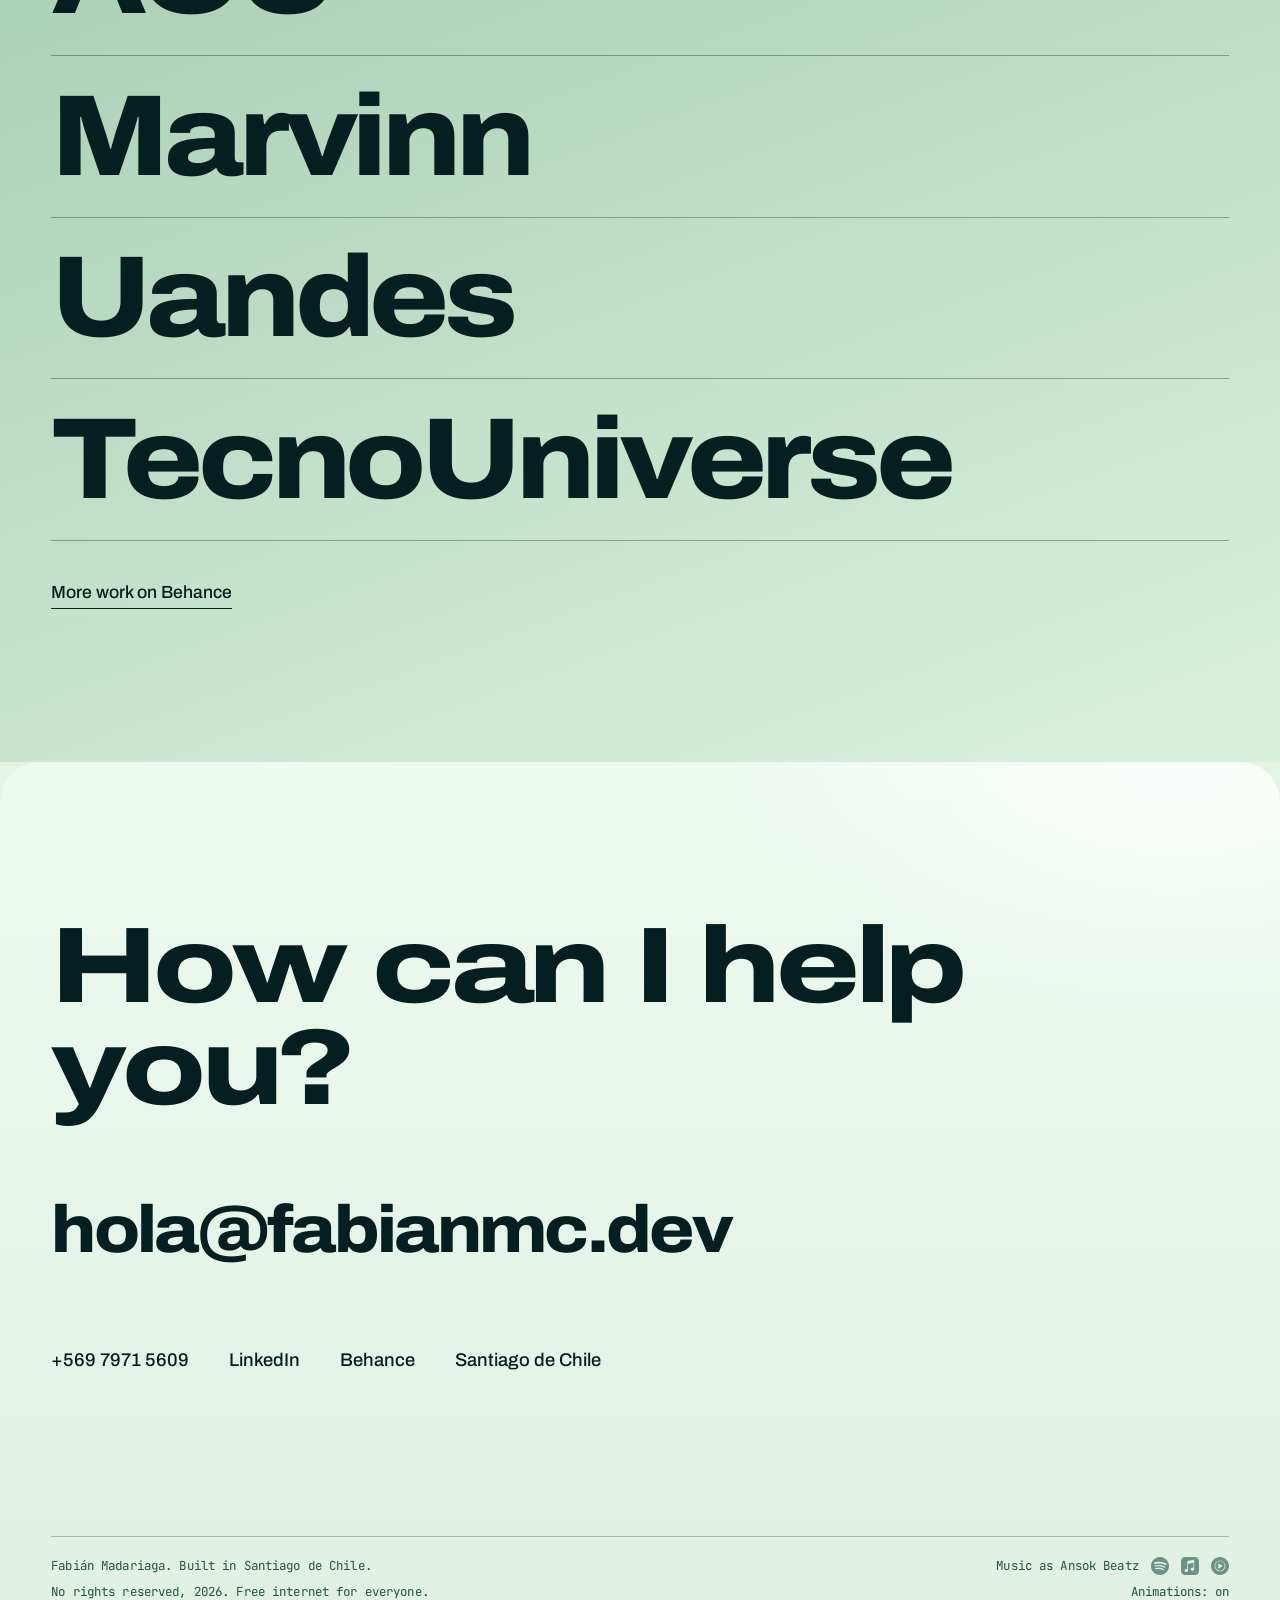
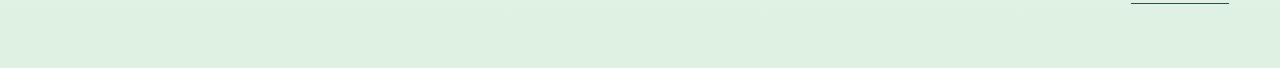
==== commit dff8bce0: "Skills hover filter, floating blurred nav, music links, footer layout, TecnoUniverse client and hero" ====
--- a/index.html
+++ b/index.html
@@ -37,7 +37,7 @@
       <a href="#skills" data-scroll>Skills</a>
       <a href="#clients" data-scroll>Clients</a>
       <a href="#contact" data-scroll>Contact</a>
-      <button class="theme" id="theme" type="button"><span class="theme__icon" aria-hidden="true"></span><span id="theme-label">Light</span></button>
+      <button class="theme" id="theme" type="button"><span class="theme__icon" aria-hidden="true"></span><span class="sr-only" id="theme-label">Light</span></button>
     </nav>
   </header>
 
@@ -57,7 +57,7 @@
 
         <div class="hero__bottom">
           <p>Graphic designer turned software developer. More than 12 years building websites.</p>
-          <a class="hero__cue mono" href="#about" data-scroll>Scroll</a>
+          <a class="hero__cue" href="#about" data-scroll aria-label="Scroll to About"><svg viewBox="0 0 24 24" aria-hidden="true" fill="none" stroke="currentColor" stroke-width="1.6" stroke-linecap="round" stroke-linejoin="round"><path d="M12 4v15M6 13l6 6 6-6"/></svg></a>
         </div>
       </div>
     </section>
@@ -108,61 +108,41 @@
     <section class="sheet sheet--forest skills" id="skills">
       <h2 class="title" data-words>Skills</h2>
 
-      <div class="stack">
-        <div class="stack__col">
-          <h3>Development</h3>
-          <ul><li>JavaScript</li><li>TypeScript</li><li>SASS</li><li>PHP</li><li>Python</li></ul>
-        </div>
-        <div class="stack__col">
-          <h3>Design</h3>
-          <ul><li>Graphic design</li><li>Figma</li><li>Photoshop</li><li>Illustrator</li></ul>
-        </div>
-        <div class="stack__col">
-          <h3>Motion and 3D</h3>
-          <ul><li>After Effects</li><li>3D design</li><li>Blender</li><li>Rhinoceros</li><li>DaVinci Resolve</li></ul>
-        </div>
-        <div class="stack__col">
-          <h3>AI and tools</h3>
-          <ul><li>Claude</li><li>VS Code</li><li>Git</li><li>Cloudflare</li><li>Supabase</li><li>Vercel</li></ul>
-        </div>
-      </div>
-
-      <div class="ai">
-        <h3 class="ai__title">Working with AI</h3>
-        <p class="ai__lead">I use AI every day and I work with Claude across:</p>
-        <ul class="ai__list">
-          <li>Engineering projects</li>
-          <li>Software development</li>
-          <li>Websites</li>
-          <li>Motion graphics</li>
-        </ul>
+      <div class="stack" role="group" aria-label="Filter tools by field">
+        <button class="field" type="button" data-cat="dev" aria-pressed="false">Development</button>
+        <button class="field" type="button" data-cat="design" aria-pressed="false">Design</button>
+        <button class="field" type="button" data-cat="motion" aria-pressed="false">Motion and 3D</button>
+        <button class="field" type="button" data-cat="ai" aria-pressed="false">Tools</button>
       </div>
 
       <div class="marquees" aria-label="Tools">
         <div class="marquee" data-dir="1">
           <ul class="track">
-            <li><img src="assets/images/skills/js.svg" alt="">JavaScript</li>
-            <li><img src="assets/images/skills/sass.svg" alt="">SASS</li>
-            <li><img src="assets/images/skills/vscode.svg" alt="">VS Code</li>
-            <li><img src="assets/images/skills/typescript.svg" alt="">TypeScript</li>
-            <li><img src="assets/images/skills/blender.svg" alt="">Blender</li>
-            <li><img src="assets/images/skills/rhinoceros.svg" alt="">Rhinoceros</li>
-            <li><img src="assets/images/skills/davinciresolve.svg" alt="">DaVinci Resolve</li>
-            <li><img src="assets/images/skills/cloudflare.svg" alt="">Cloudflare</li>
+            <li data-cat="dev"><img src="assets/images/skills/js.svg" alt="">JavaScript</li>
+            <li data-cat="dev"><img src="assets/images/skills/sass.svg" alt="">SASS</li>
+            <li data-cat="ai"><img src="assets/images/skills/vscode.svg" alt="">VS Code</li>
+            <li data-cat="dev"><img src="assets/images/skills/typescript.svg" alt="">TypeScript</li>
+            <li data-cat="motion"><img src="assets/images/skills/blender.svg" alt="">Blender</li>
+            <li data-cat="motion"><img src="assets/images/skills/rhinoceros.svg" alt="">Rhinoceros</li>
+            <li data-cat="motion"><img src="assets/images/skills/davinciresolve.svg" alt="">DaVinci Resolve</li>
+            <li data-cat="motion"><img src="assets/images/skills/hyperframes.svg" alt="">HyperFrames</li>
+            <li data-cat="ai"><img src="assets/images/skills/cloudflare.svg" alt="">Cloudflare</li>
           </ul>
         </div>
         <div class="marquee" data-dir="-1">
           <ul class="track">
-            <li><img src="assets/images/skills/claude.svg" alt="">Claude</li>
-            <li><img src="assets/images/skills/python.svg" alt="">Python</li>
-            <li><img src="assets/images/skills/php.svg" alt="">PHP</li>
-            <li><img src="assets/images/skills/git.svg" alt="">Git</li>
-            <li><img src="assets/images/skills/figma.svg" alt="">Figma</li>
-            <li><img src="assets/images/skills/photoshop-cc.svg" alt="">Photoshop</li>
-            <li><img src="assets/images/skills/after-effects-cc.svg" alt="">After Effects</li>
-            <li><img src="assets/images/skills/illustrator-cc.svg" alt="">Illustrator</li>
-            <li><img src="assets/images/skills/supabase.svg" alt="">Supabase</li>
-            <li><img src="assets/images/skills/vercel.svg" alt="">Vercel</li>
+            <li data-cat="ai"><img src="assets/images/skills/claude.svg" alt="">Claude</li>
+            <li data-cat="dev"><img src="assets/images/skills/python.svg" alt="">Python</li>
+            <li data-cat="dev"><img src="assets/images/skills/php.svg" alt="">PHP</li>
+            <li data-cat="ai"><img src="assets/images/skills/git.svg" alt="">Git</li>
+            <li data-cat="design"><img src="assets/images/skills/figma.svg" alt="">Figma</li>
+            <li data-cat="design"><img src="assets/images/skills/photoshop-cc.svg" alt="">Photoshop</li>
+            <li data-cat="motion"><img src="assets/images/skills/after-effects-cc.svg" alt="">After Effects</li>
+            <li data-cat="design"><img src="assets/images/skills/illustrator-cc.svg" alt="">Illustrator</li>
+            <li data-cat="ai"><img src="assets/images/skills/supabase.svg" alt="">Supabase</li>
+            <li data-cat="ai"><img src="assets/images/skills/ableton.svg" alt="">Ableton Live</li>
+            <li data-cat="ai"><img src="assets/images/skills/maschine.svg" alt="">Maschine</li>
+            <li data-cat="ai"><img src="assets/images/skills/vercel.svg" alt="">Vercel</li>
           </ul>
         </div>
       </div>
@@ -179,6 +159,7 @@
         <li class="client" data-img="assets/images/portfolio/cover-aoc.jpg">AOC</li>
         <li class="client" data-img="assets/images/portfolio/cover-marvinn.jpg">Marvinn</li>
         <li class="client" data-img="assets/images/portfolio/cover-uandes.jpg"><span class="sr-only">Universidad de los Andes</span><span aria-hidden="true">Uandes</span></li>
+        <li class="client" data-img="assets/images/portfolio/cover-tecnouniverse.jpg">TecnoUniverse</li>
       </ul>
       <a class="more" href="https://www.behance.net/fabian-madariaga" target="_blank" rel="noopener">More work on Behance<span class="sr-only"> (opens in a new tab)</span></a>
     </section>
@@ -194,9 +175,14 @@
         <li>Santiago de Chile</li>
       </ul>
       <footer class="foot mono">
-        <span>Fabián Madariaga. Built in Santiago de Chile.</span>
-        <span>No rights reserved, 2026. Free internet for everyone.</span>
+        <div class="foot__col">
+          <span>Fabián Madariaga. Built in Santiago de Chile.</span>
+          <span>No rights reserved, 2026. Free internet for everyone.</span>
+        </div>
+        <div class="foot__col foot__col--end">
+        <span class="music">Music as Ansok Beatz <a class="ico" href="https://open.spotify.com/artist/7CxWQyC1Sx8n4FIr1sGKa0" target="_blank" rel="noopener" aria-label="Spotify (opens in a new tab)" title="Spotify"><svg viewBox="0 0 24 24" aria-hidden="true"><path fill="currentColor" d="M12 0C5.4 0 0 5.4 0 12s5.4 12 12 12 12-5.4 12-12S18.66 0 12 0zm5.521 17.34c-.24.359-.66.48-1.021.24-2.82-1.74-6.36-2.101-10.561-1.141-.418.122-.779-.179-.899-.539-.12-.421.18-.78.54-.9 4.56-1.021 8.52-.6 11.64 1.32.42.18.479.659.301 1.02zm1.44-3.3c-.301.42-.841.6-1.262.3-3.239-1.98-8.159-2.58-11.939-1.38-.479.12-1.02-.12-1.14-.6-.12-.48.12-1.021.6-1.141C9.6 9.9 15 10.561 18.72 12.84c.361.181.54.78.241 1.2zm.12-3.36C15.24 8.4 8.82 8.16 5.16 9.301c-.6.179-1.2-.181-1.38-.721-.18-.601.18-1.2.72-1.381 4.26-1.26 11.28-1.02 15.721 1.621.539.3.719 1.02.419 1.56-.299.421-1.02.599-1.559.3z"/></svg></a><a class="ico" href="https://music.apple.com/ar/artist/ansok-beatz/1434242660" target="_blank" rel="noopener" aria-label="Apple Music (opens in a new tab)" title="Apple Music"><svg viewBox="0 0 24 24" aria-hidden="true"><path fill="currentColor" d="M23.994 6.124a9.23 9.23 0 00-.24-2.19c-.317-1.31-1.062-2.31-2.18-3.043a5.022 5.022 0 00-1.877-.726 10.496 10.496 0 00-1.564-.15c-.04-.003-.083-.01-.124-.013H5.986c-.152.01-.303.017-.455.026-.747.043-1.49.123-2.193.4-1.336.53-2.3 1.452-2.865 2.78-.192.448-.292.925-.363 1.408-.056.392-.088.785-.1 1.18 0 .032-.007.062-.01.093v12.223c.01.14.017.283.027.424.05.815.154 1.624.497 2.373.65 1.42 1.738 2.353 3.234 2.801.42.127.856.187 1.293.228.555.053 1.11.06 1.667.06h11.03a12.5 12.5 0 001.57-.1c.822-.106 1.596-.35 2.295-.81a5.046 5.046 0 001.88-2.207c.186-.42.293-.87.37-1.324.113-.675.138-1.358.137-2.04-.002-3.8 0-7.595-.003-11.393zm-6.423 3.99v5.712c0 .417-.058.827-.244 1.206-.29.59-.76.962-1.388 1.14-.35.1-.706.157-1.07.173-.95.045-1.773-.6-1.943-1.536a1.88 1.88 0 011.038-2.022c.323-.16.67-.25 1.018-.324.378-.082.758-.153 1.134-.24.274-.063.457-.23.51-.516a.904.904 0 00.02-.193c0-1.815 0-3.63-.002-5.443a.725.725 0 00-.026-.185c-.04-.15-.15-.243-.304-.234-.16.01-.318.035-.475.066-.76.15-1.52.303-2.28.456l-2.325.47-1.374.278c-.016.003-.032.01-.048.013-.277.077-.377.203-.39.49-.002.042 0 .086 0 .13-.002 2.602 0 5.204-.003 7.805 0 .42-.047.836-.215 1.227-.278.64-.77 1.04-1.434 1.233-.35.1-.71.16-1.075.172-.96.036-1.755-.6-1.92-1.544-.14-.812.23-1.685 1.154-2.075.357-.15.73-.232 1.108-.31.287-.06.575-.116.86-.177.383-.083.583-.323.6-.714v-.15c0-2.96 0-5.922.002-8.882 0-.123.013-.25.042-.37.07-.285.273-.448.546-.518.255-.066.515-.112.774-.165.733-.15 1.466-.296 2.2-.444l2.27-.46c.67-.134 1.34-.27 2.01-.403.22-.043.442-.088.663-.106.31-.025.523.17.554.482.008.073.012.148.012.223.002 1.91.002 3.822 0 5.732z"/></svg></a><a class="ico" href="https://music.youtube.com/@AnsokBeatz" target="_blank" rel="noopener" aria-label="YouTube Music (opens in a new tab)" title="YouTube Music"><svg viewBox="0 0 24 24" aria-hidden="true"><path fill="currentColor" d="M12 0C5.376 0 0 5.376 0 12s5.376 12 12 12 12-5.376 12-12S18.624 0 12 0zm0 19.104c-3.924 0-7.104-3.18-7.104-7.104S8.076 4.896 12 4.896s7.104 3.18 7.104 7.104-3.18 7.104-7.104 7.104zm0-13.332c-3.432 0-6.228 2.796-6.228 6.228S8.568 18.228 12 18.228s6.228-2.796 6.228-6.228S15.432 5.772 12 5.772zM9.684 15.54V8.46L15.816 12l-6.132 3.54z"/></svg></a></span>
         <button class="motion" id="motion" type="button" aria-pressed="false">Animations: on</button>
+        </div>
       </footer>
     </section>
   </main>
--- a/assets/css/main.css
+++ b/assets/css/main.css
@@ -12,6 +12,8 @@
   --page: var(--ink);
   --nav: #fff;
   --nav-flip: var(--ink);
+  --nav-bg: rgba(5, 31, 32, .42);
+  --nav-bg-flip: rgba(228, 245, 232, .6);
   --acc: var(--sage);
   color-scheme: dark;
 }
@@ -19,6 +21,8 @@
   --page: #e4f5e8;
   --nav: var(--ink);
   --nav-flip: #fff;
+  --nav-bg: rgba(228, 245, 232, .6);
+  --nav-bg-flip: rgba(5, 31, 32, .42);
   --acc: var(--moss);
   color-scheme: light;
 }
@@ -52,14 +56,16 @@
 
 /* NAV */
 .nav {
-  position: fixed; inset: 0 0 auto 0; z-index: 50;
+  position: fixed; inset: 12px 12px auto 12px; z-index: 50; border-radius: 16px;
   display: flex; justify-content: space-between; align-items: center;
-  padding: 22px var(--pad);
+  padding: 10px max(16px, calc(var(--pad) - 12px));
   color: var(--nav);
   font-size: .95rem; font-weight: 500;
-  transition: color .35s;
-}
-.nav.flip { color: var(--nav-flip); }
+  background: var(--nav-bg);
+  -webkit-backdrop-filter: blur(18px) saturate(180%); backdrop-filter: blur(18px) saturate(180%);
+  transition: color .35s, background-color .35s;
+}
+.nav.flip { color: var(--nav-flip); background: var(--nav-bg-flip); }
 .nav__links { display: flex; align-items: center; gap: clamp(14px, 2.2vw, 34px); }
 .nav a { position: relative; padding: 10px 2px; }
 .nav__brand { font-size: 1.25rem; letter-spacing: -0.03em; }
@@ -67,11 +73,11 @@
 .nav__brand i { font-style: normal; font-weight: 800; color: #000; }
 .nav__brand span { font-weight: 400; }
 .theme {
-  display: inline-flex; align-items: center; gap: 8px; min-height: 40px; padding: 6px 14px;
+  display: inline-flex; align-items: center; justify-content: center; width: 40px; height: 40px; padding: 0;
   font: inherit; color: inherit; background: none; border: 1px solid currentColor; border-radius: 999px; cursor: pointer;
 }
 .theme:hover { opacity: .7; }
-.theme__icon { width: 14px; height: 14px; border-radius: 50%; border: 2px solid currentColor; background: linear-gradient(90deg, currentColor 50%, transparent 50%); }
+.theme__icon { width: 16px; height: 16px; border-radius: 50%; border: 2px solid currentColor; background: linear-gradient(90deg, currentColor 50%, transparent 50%); }
 .nav__links a::after {
   content: ""; position: absolute; left: 0; right: 0; bottom: 5px; height: 1px;
   background: currentColor; transform: scaleX(0); transform-origin: right;
@@ -105,7 +111,9 @@
 .hero__top p { font-size: 1rem; font-weight: 500; line-height: 1.25; }
 .hero__clock { text-align: right; }
 .hero__bottom p { max-width: 34ch; font-size: 1.05rem; }
-.hero__cue { padding-bottom: 2px; border-bottom: 1px solid currentColor; }
+.hero__cue { display: inline-flex; align-items: center; justify-content: center; width: 48px; height: 48px; border: 1px solid currentColor; border-radius: 50%; transition: background-color .3s, color .3s; }
+.hero__cue svg { width: 22px; height: 22px; transition: transform .4s cubic-bezier(.2, .8, .2, 1); }
+.hero__cue:hover svg, .hero__cue:focus-visible svg { transform: translateY(4px); }
 
 .name {
   font-size: clamp(3rem, 16vw, 18rem);
@@ -234,11 +242,13 @@
 .row__desc { font-size: 1.1rem; line-height: 1.35; max-width: 34ch; }
 
 /* SKILLS */
-.stack { display: grid; grid-template-columns: repeat(4, 1fr); gap: 40px var(--pad); margin-bottom: clamp(70px, 9vw, 140px); }
-.stack h3 { margin-bottom: 14px; font-size: 1.1rem; font-weight: 800; color: var(--mut); }
-.stack ul { border-top: 1px solid var(--line); }
-.stack li { padding: 12px 0; border-bottom: 1px solid var(--line); font-size: 1.25rem; font-weight: 600; transition: padding-left .4s cubic-bezier(.2, .8, .2, 1), color .3s; }
-.stack li:hover { padding-left: 12px; color: var(--mut); }
+.stack { display: grid; grid-template-columns: repeat(4, 1fr); gap: 0 var(--pad); margin-bottom: clamp(50px, 7vw, 100px); }
+.field {
+  padding: 18px 0 22px; border: 0; border-top: 1px solid var(--line); background: none; color: var(--mut); text-align: left; cursor: pointer;
+  font-size: clamp(1.4rem, 2.6vw, 2.6rem); font-weight: 800; letter-spacing: -.03em; line-height: 1.05; font-variation-settings: "wdth" 108;
+  transition: color .3s, padding-left .4s cubic-bezier(.2, .8, .2, 1);
+}
+.field:hover, .field:focus-visible, .field[aria-pressed="true"] { color: var(--fg); padding-left: 12px; }
 
 .marquees { margin: 0 calc(var(--pad) * -1); display: grid; gap: 14px; }
 .marquee { overflow: hidden; }
@@ -252,12 +262,12 @@
 .track img { width: 36px; height: 36px; padding: 6px; border-radius: 50%; background: var(--mist); object-fit: contain; }
 
 /* AI */
-.ai { display: grid; grid-template-columns: repeat(12, 1fr); gap: 20px var(--pad); align-items: start; margin-bottom: clamp(70px, 9vw, 140px); }
-.ai__title { grid-column: 1 / span 6; grid-row: 1; align-self: end; font-size: clamp(1.8rem, 3.6vw, 3.6rem); line-height: 1; letter-spacing: -.035em; font-weight: 800; font-variation-settings: "wdth" 112; }
-.ai__lead { grid-column: 1 / span 6; grid-row: 2; font-size: clamp(1.1rem, 1.6vw, 1.5rem); line-height: 1.3; font-weight: 500; }
-.ai__list { grid-column: 8 / -1; grid-row: 1 / span 2; border-top: 1px solid var(--line); }
-.ai__list li { padding: 14px 0; border-bottom: 1px solid var(--line); font-size: 1.2rem; font-weight: 600; transition: padding-left .4s cubic-bezier(.2, .8, .2, 1), color .3s; }
-.ai__list li:hover { padding-left: 14px; color: var(--mut); }
+.track li { transition: opacity .35s, filter .35s; }
+.marquees[data-focus] li:not([data-cat~="x"]) { opacity: .22; filter: grayscale(1); }
+.marquees[data-focus="dev"] li[data-cat="dev"] { opacity: 1; filter: none; }
+.marquees[data-focus="design"] li[data-cat="design"] { opacity: 1; filter: none; }
+.marquees[data-focus="motion"] li[data-cat="motion"] { opacity: 1; filter: none; }
+.marquees[data-focus="ai"] li[data-cat="ai"] { opacity: 1; filter: none; }
 
 /* CLIENTS */
 .client-list { border-top: 1px solid var(--line); }
@@ -274,14 +284,14 @@
 .more:hover { color: var(--acc); }
 
 .float {
-  position: fixed; top: 0; left: 0; z-index: 60; pointer-events: none;
+  position: fixed; top: 0; left: 0; z-index: 40; pointer-events: none;
   width: clamp(150px, 18vw, 260px); aspect-ratio: 1; opacity: 0;
   border-radius: 6px; overflow: hidden;
 }
 .float img { width: 100%; height: 100%; object-fit: cover; }
 
 /* CONTACT */
-.contact { padding-bottom: 28px; }
+.contact { padding-bottom: clamp(40px, 5vw, 64px); }
 .mail {
   display: inline-block; max-width: 100%;
   font-size: clamp(1.3rem, 5.2vw, 6rem); line-height: 1; letter-spacing: -.04em; font-weight: 800;
@@ -292,8 +302,14 @@
 .contact__links { display: flex; flex-wrap: wrap; align-items: center; gap: 14px 40px; margin-top: clamp(40px, 6vw, 80px); font-size: 1.15rem; font-weight: 500; }
 .contact__links a { display: inline-block; padding: 8px 0; }
 .contact__links a:hover { color: var(--acc); }
-.foot { display: flex; flex-wrap: wrap; justify-content: space-between; gap: 8px 24px; margin-top: clamp(80px, 12vw, 180px); padding-top: 20px; border-top: 1px solid var(--line); color: var(--mut); }
-.motion { font: inherit; color: inherit; background: none; border: 0; padding: 8px 0; border-bottom: 1px solid currentColor; cursor: pointer; }
+.foot__col { display: flex; flex-direction: column; gap: 8px; }
+.foot__col--end { align-items: flex-end; text-align: right; }
+.music { display: inline-flex; align-items: center; gap: 12px; }
+.ico { display: inline-flex; width: 18px; height: 18px; opacity: .6; transition: opacity .3s, transform .4s cubic-bezier(.2, .8, .2, 1), color .3s; }
+.ico svg { width: 100%; height: 100%; }
+.ico:hover, .ico:focus-visible { opacity: 1; color: var(--fg); transform: translateY(-3px) scale(1.15); }
+.foot { display: flex; align-items: flex-end; align-items: last baseline; flex-wrap: wrap; justify-content: space-between; gap: 8px 24px; margin-top: clamp(80px, 12vw, 180px); padding-top: 20px; border-top: 1px solid var(--line); color: var(--mut); }
+.motion { font: inherit; color: inherit; background: none; border: 0; padding: 0 0 3px; border-bottom: 1px solid currentColor; cursor: pointer; }
 .motion:hover { color: var(--acc); }
 
 /* RESPONSIVE */
@@ -306,7 +322,6 @@
   .about__steps li { height: 30px; }
   .row { grid-template-columns: 1fr; row-gap: 8px; }
   .stack { grid-template-columns: repeat(2, 1fr); }
-  .ai__title, .ai__lead, .ai__list { grid-column: 1 / -1; grid-row: auto; }
   .sheet { border-radius: 28px 28px 0 0; }
 }
 @media (max-width: 480px) {
@@ -318,4 +333,4 @@
 html[data-motion="off"] .name { visibility: visible; }
 html[data-motion="off"] .hero__top, html[data-motion="off"] .hero__bottom { opacity: 1; }
 html[data-motion="off"] .row, html[data-motion="off"] .row::before, html[data-motion="off"] .client,
-html[data-motion="off"] .mail span, html[data-motion="off"] .ai__list li, html[data-motion="off"] .stack li, html[data-motion="off"] .nav { transition: none; }
+html[data-motion="off"] .mail span, html[data-motion="off"] .track li, html[data-motion="off"] .field, html[data-motion="off"] .nav { transition: none; }
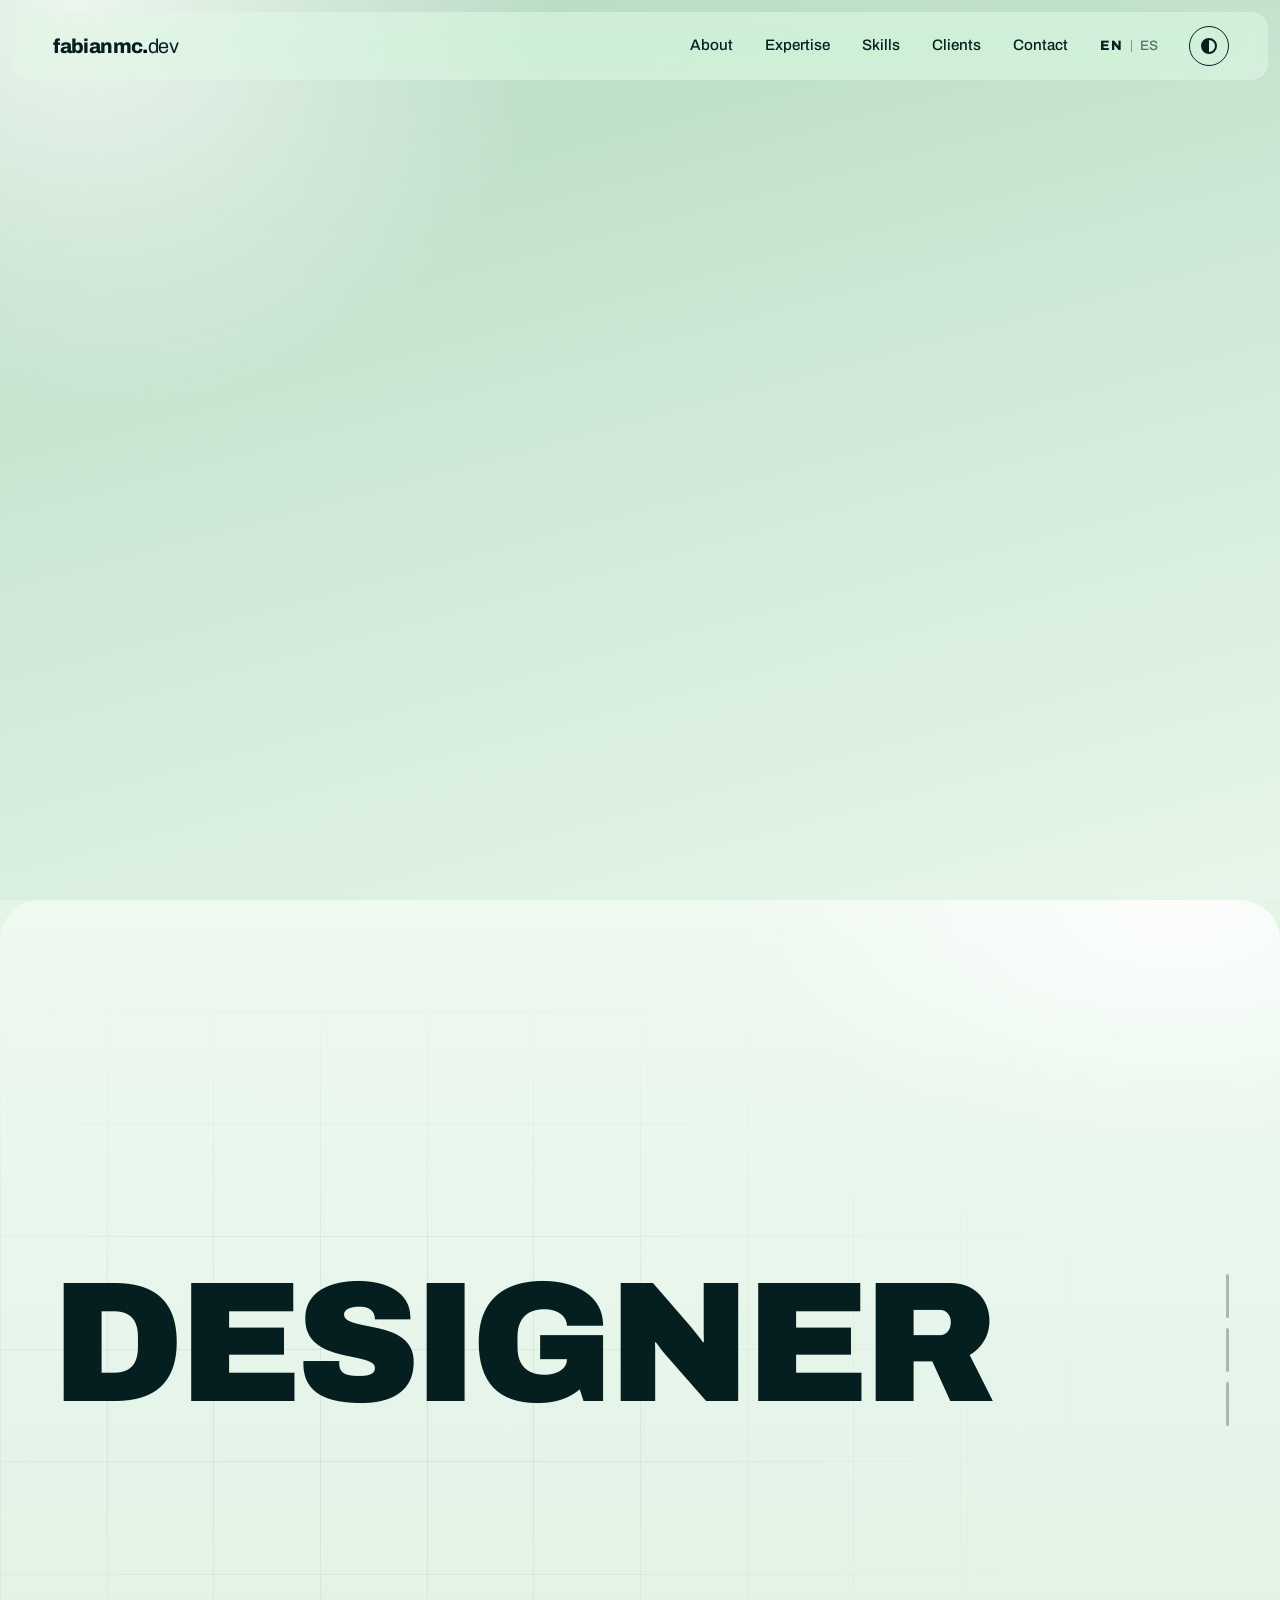
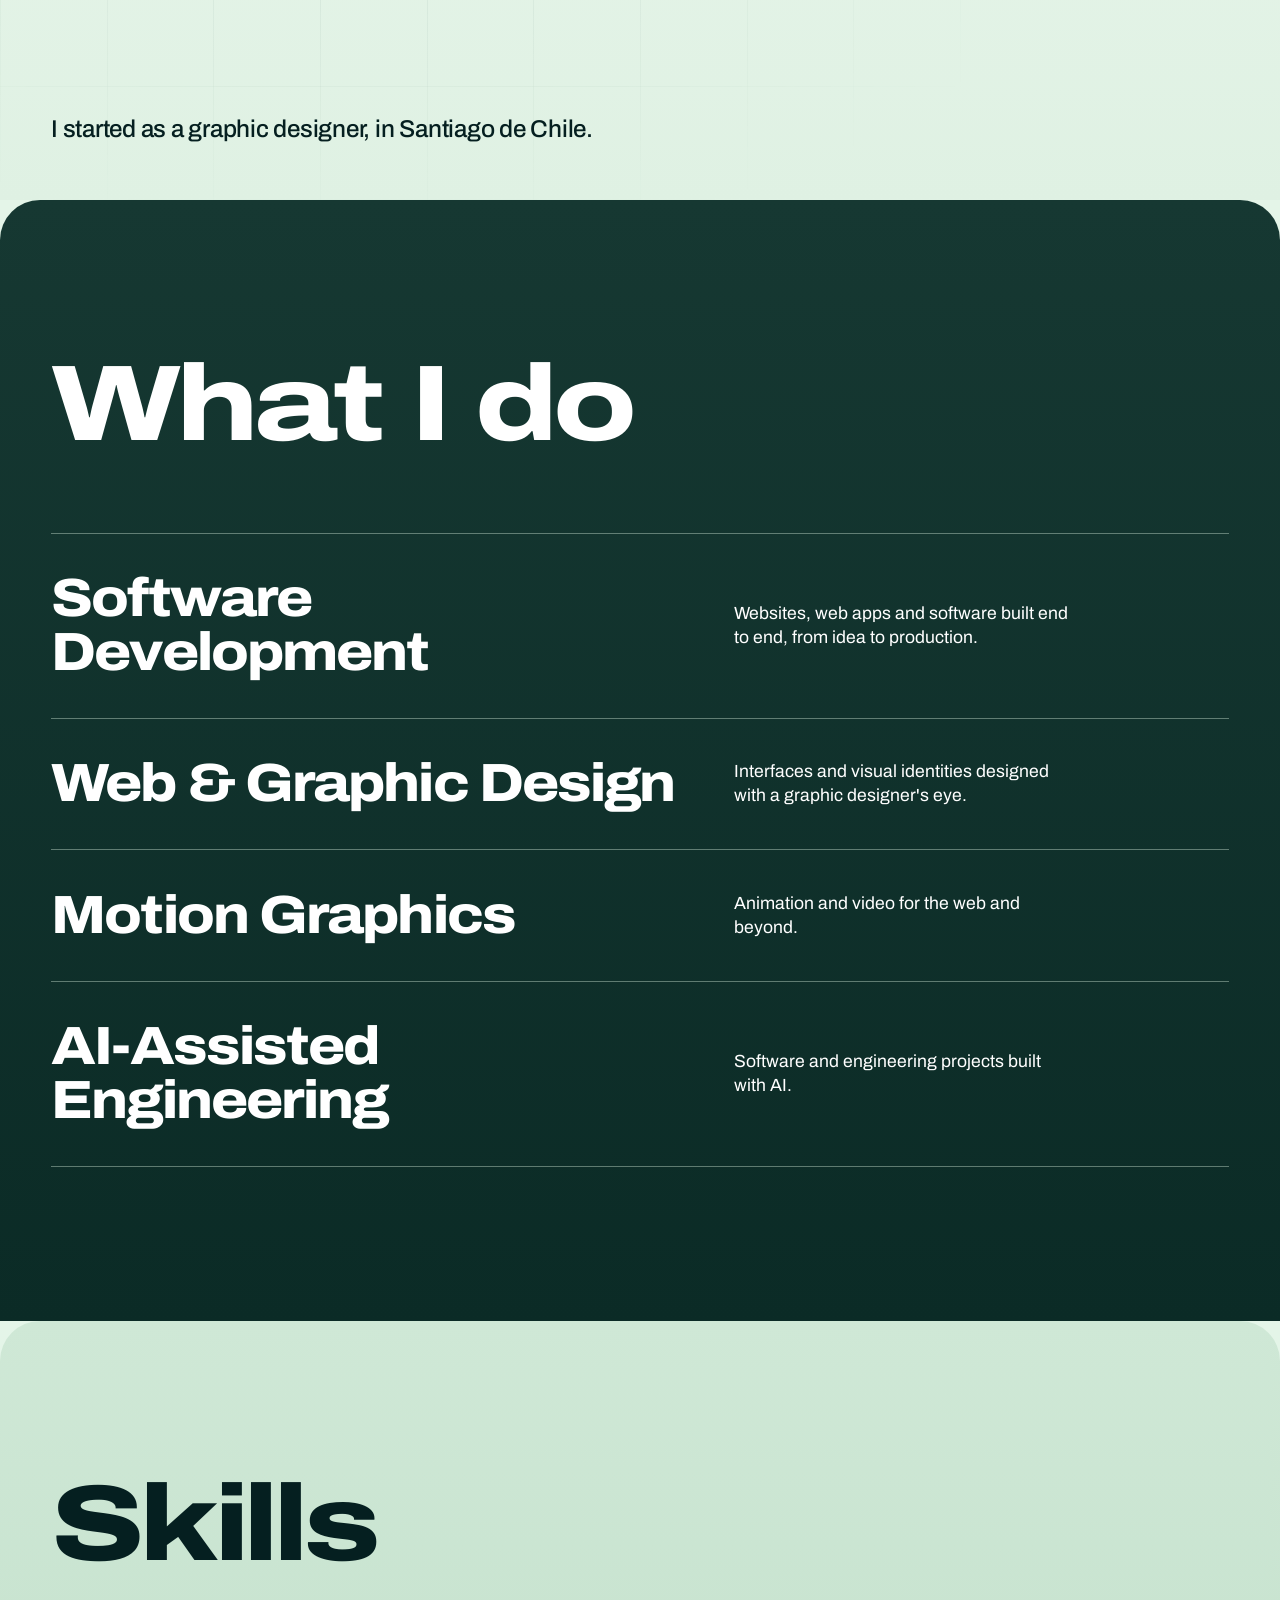
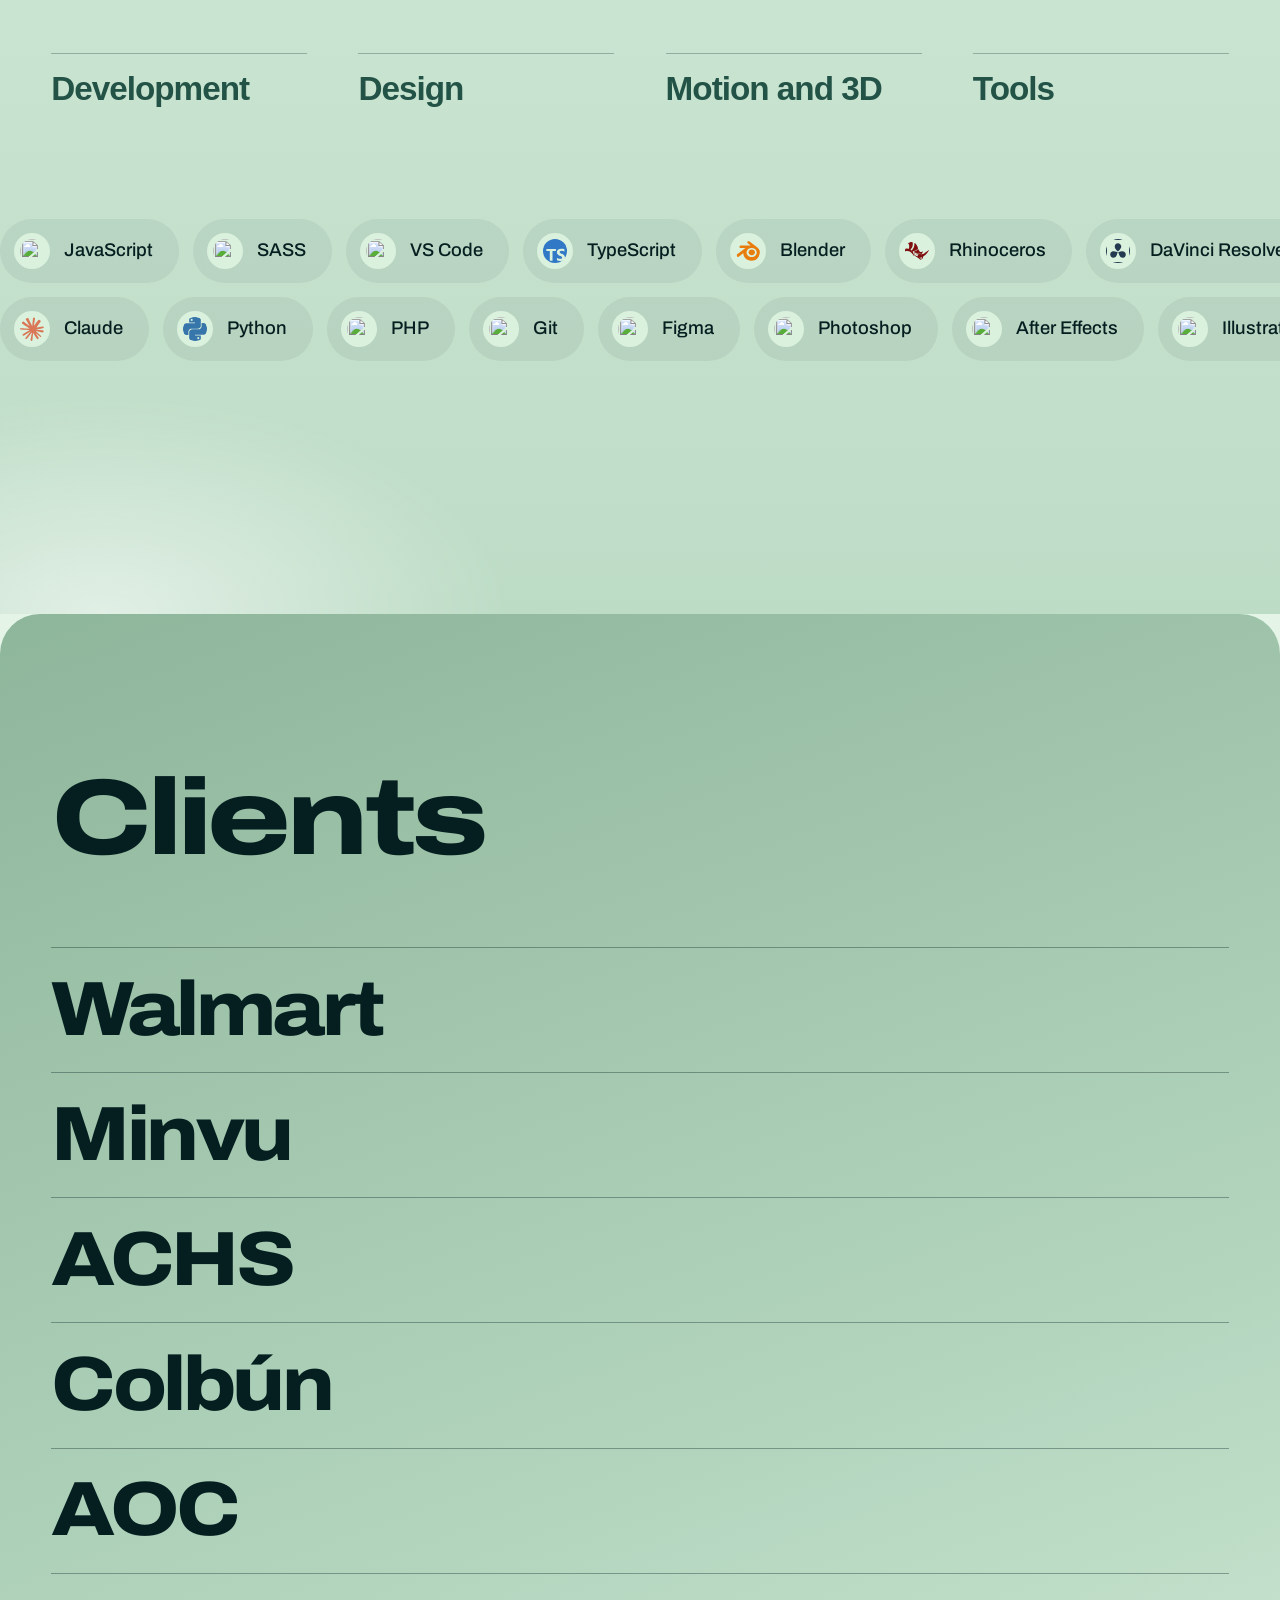
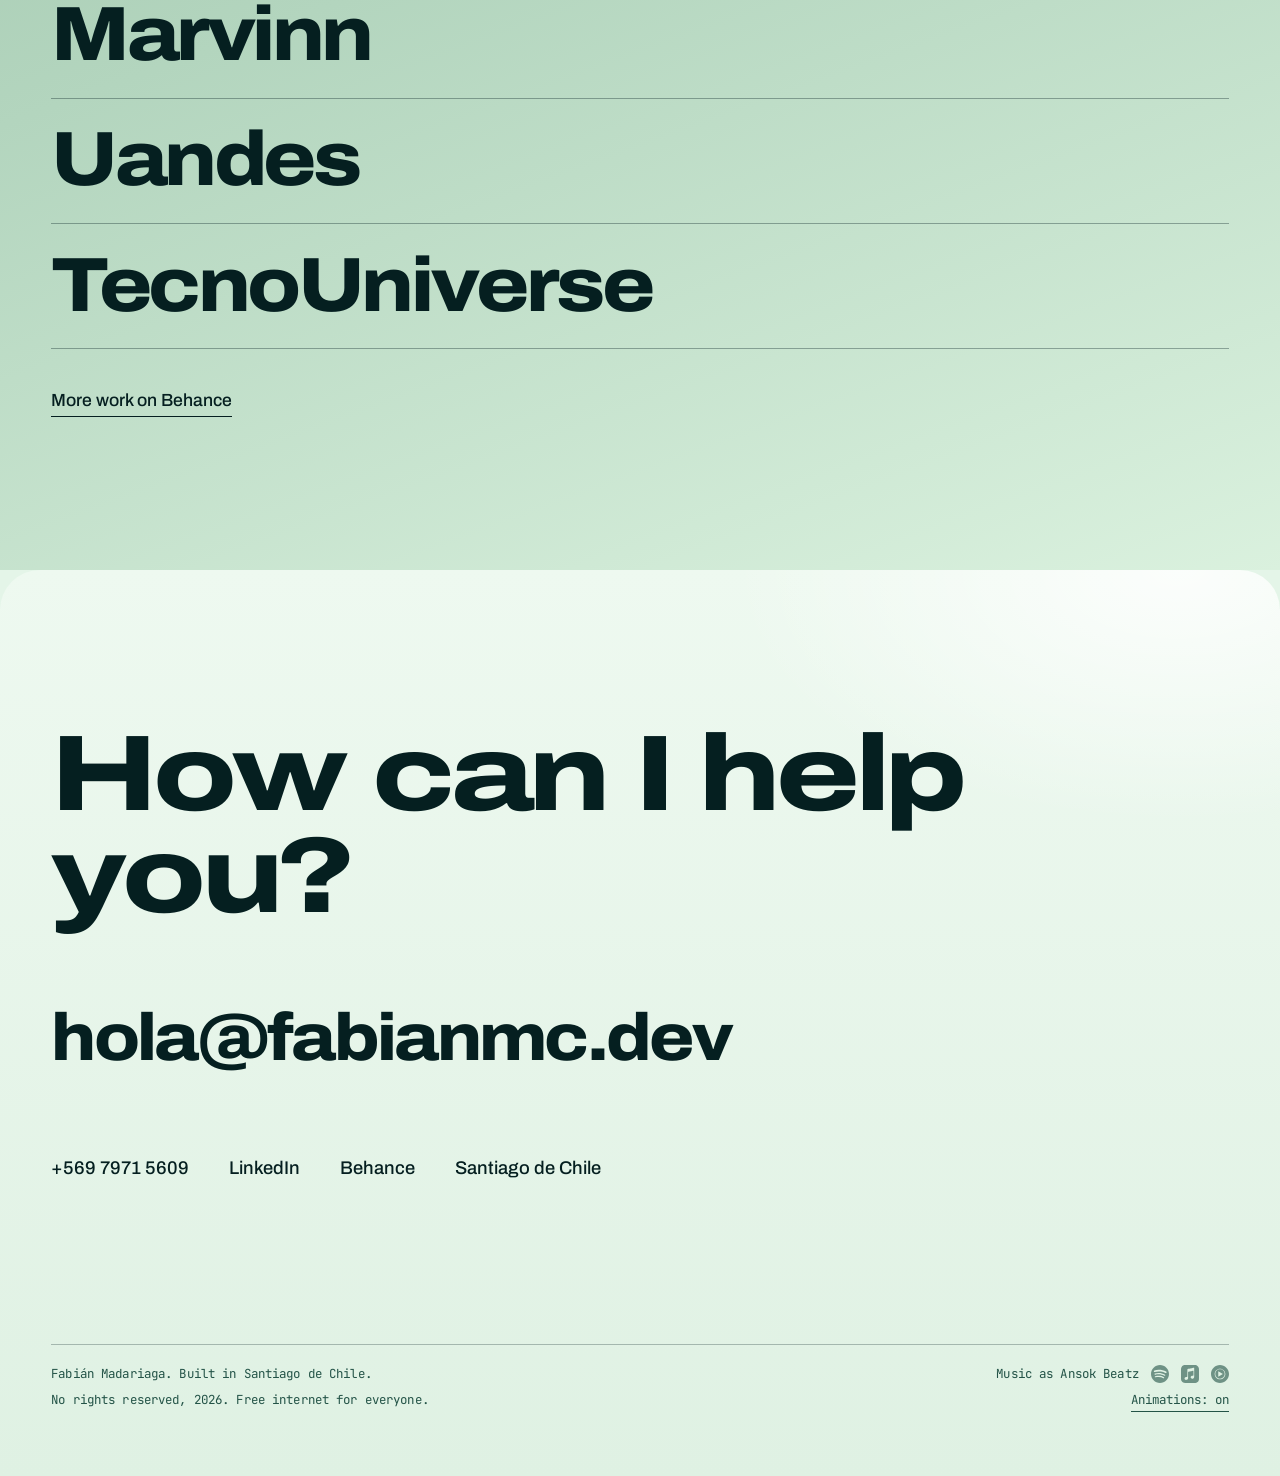
==== commit 22b066e1: "Add Spanish (es-CL) version with EN/ES switch, bilingual SEO and About copy tweaks Co-Authored-By: C" ====
--- a/index.html
+++ b/index.html
@@ -3,13 +3,96 @@
 <head>
   <meta charset="utf-8">
   <meta name="viewport" content="width=device-width, initial-scale=1">
-  <title>Fabián Madariaga | Senior Software Developer & Digital Designer</title>
-  <meta name="description" content="Fabián Madariaga, Senior Software Developer and Digital Designer in Santiago de Chile. I build websites, software and motion graphics with AI.">
+  <title>Fabián Madariaga | Senior Software Developer in Santiago, Chile</title>
+  <meta name="description" content="Senior software developer and digital designer in Santiago, Chile. I build websites, software and motion graphics with AI. More than 12 years of experience.">
+  <meta name="author" content="Fabián Madariaga">
+  <meta name="robots" content="index, follow, max-image-preview:large">
+  <link rel="canonical" href="https://fabianmc.dev/">
+  <link rel="alternate" hreflang="en" href="https://fabianmc.dev/">
+  <link rel="alternate" hreflang="es-CL" href="https://fabianmc.dev/es/">
+  <link rel="alternate" hreflang="x-default" href="https://fabianmc.dev/">
   <meta name="theme-color" content="#163832">
   <meta name="color-scheme" content="dark light">
-  <meta property="og:title" content="Fabián Madariaga | Senior Software Developer & Digital Designer">
-  <meta property="og:description" content="Graphic designer turned software developer. Santiago de Chile.">
   <meta property="og:type" content="website">
+  <meta property="og:site_name" content="Fabián Madariaga">
+  <meta property="og:locale" content="en_US">
+  <meta property="og:locale:alternate" content="es_CL">
+  <meta property="og:url" content="https://fabianmc.dev/">
+  <meta property="og:title" content="Fabián Madariaga | Senior Software Developer in Santiago, Chile">
+  <meta property="og:description" content="Graphic designer turned software developer. Websites, software and motion graphics with AI from Santiago, Chile.">
+  <meta property="og:image" content="https://fabianmc.dev/assets/images/og-image.jpg">
+  <meta property="og:image:width" content="1200">
+  <meta property="og:image:height" content="630">
+  <meta property="og:image:alt" content="Fabián Madariaga, senior software developer in Santiago, Chile">
+  <meta name="twitter:card" content="summary_large_image">
+  <meta name="twitter:title" content="Fabián Madariaga | Senior Software Developer in Santiago, Chile">
+  <meta name="twitter:description" content="Websites, software and motion graphics with AI from Santiago, Chile.">
+  <meta name="twitter:image" content="https://fabianmc.dev/assets/images/og-image.jpg">
+  <script type="application/ld+json">
+{
+  "@context": "https://schema.org",
+  "@graph": [
+    {
+      "@type": "Person",
+      "@id": "https://fabianmc.dev/#fabian",
+      "name": "Fabián Madariaga",
+      "url": "https://fabianmc.dev/",
+      "image": "https://fabianmc.dev/assets/images/og-image.jpg",
+      "jobTitle": "Senior Software Developer",
+      "description": "Graphic designer turned software developer. Builds websites, software and motion graphics with AI.",
+      "email": "mailto:hola@fabianmc.dev",
+      "worksFor": {
+        "@type": "Organization",
+        "name": "LFI Agency"
+      },
+      "address": {
+        "@type": "PostalAddress",
+        "addressLocality": "Santiago",
+        "addressCountry": "CL"
+      },
+      "nationality": {
+        "@type": "Country",
+        "name": "Chile"
+      },
+      "knowsLanguage": [
+        "es-CL",
+        "en"
+      ],
+      "knowsAbout": [
+        "Software development",
+        "Web development",
+        "JavaScript",
+        "TypeScript",
+        "Python",
+        "PHP",
+        "Graphic design",
+        "Motion graphics",
+        "Artificial intelligence"
+      ],
+      "sameAs": [
+        "https://www.linkedin.com/in/fabian-madariaga",
+        "https://www.behance.net/fabian-madariaga",
+        "https://open.spotify.com/artist/7CxWQyC1Sx8n4FIr1sGKa0",
+        "https://music.apple.com/ar/artist/ansok-beatz/1434242660",
+        "https://music.youtube.com/@AnsokBeatz"
+      ]
+    },
+    {
+      "@type": "WebSite",
+      "@id": "https://fabianmc.dev/#website",
+      "url": "https://fabianmc.dev/",
+      "name": "Fabián Madariaga",
+      "inLanguage": [
+        "en",
+        "es-CL"
+      ],
+      "publisher": {
+        "@id": "https://fabianmc.dev/#fabian"
+      }
+    }
+  ]
+}
+  </script>
   <link rel="icon" href="assets/images/favicon.svg">
   <link rel="preconnect" href="https://fonts.googleapis.com">
   <link rel="preconnect" href="https://fonts.gstatic.com" crossorigin>
@@ -37,6 +120,7 @@
       <a href="#skills" data-scroll>Skills</a>
       <a href="#clients" data-scroll>Clients</a>
       <a href="#contact" data-scroll>Contact</a>
+      <span class="lang"><span aria-current="true">EN</span><a href="/es/" hreflang="es-CL" lang="es-CL" aria-label="Ver este sitio en español">ES</a></span>
       <button class="theme" id="theme" type="button"><span class="theme__icon" aria-hidden="true"></span><span class="sr-only" id="theme-label">Light</span></button>
     </nav>
   </header>
@@ -68,14 +152,12 @@
 
       <div class="about__years" aria-hidden="true"><b>0</b><sup>+</sup><span>years<br>on the web</span></div>
 
-      <h2 class="about__word" aria-label="Designer turned developer">
-        <span class="s" aria-hidden="true">D</span><span class="s" aria-hidden="true">E</span><span class="s" aria-hidden="true">S</span><span class="s" aria-hidden="true">I</span><span class="s" aria-hidden="true">G</span><span class="s" aria-hidden="true">N</span><span class="s" aria-hidden="true">E</span><span class="s" aria-hidden="true">R</span><span class="s" aria-hidden="true"></span>
-      </h2>
+      <h2 class="about__word" data-from="DESIGNER" data-to="DEVELOPER" aria-label="Designer turned developer"><span aria-hidden="true">DESIGNER</span></h2>
 
       <div class="about__copy">
         <p class="phase">I started as a graphic designer, in Santiago de Chile.</p>
-        <p class="phase">Then I became a software engineer. I have been building websites since 2014, more than 12 years now.</p>
-        <p class="phase">Today I am a Senior Software Developer at LFI Agency, and I build websites, software and motion graphics with AI.</p>
+        <p class="phase">Then I became a software engineer. I have been building websites and applications since 2014, more than 12 years now.</p>
+        <p class="phase">Today I am a Senior Software Developer at LFI Agency.</p>
       </div>
 
       <ol class="about__steps" aria-hidden="true"><li><i></i></li><li><i></i></li><li><i></i></li></ol>
--- a/assets/css/main.css
+++ b/assets/css/main.css
@@ -136,7 +136,7 @@
   --line: rgba(218, 241, 222, .3); --chip: rgba(218, 241, 222, .08); --grid: rgba(142, 182, 155, .09);
   position: relative; z-index: 2;
   padding: clamp(80px, 12vw, 180px) var(--pad);
-  border-radius: 40px 40px 0 0;
+  --r: 40px; border-radius: var(--r) var(--r) 0 0;
   background: var(--bg); color: var(--fg);
 }
 .sheet--chalk {
@@ -144,6 +144,7 @@
   --fg: var(--ink); --mut: var(--moss); --acc: var(--moss);
   --line: rgba(5, 31, 32, .7); --chip: rgba(5, 31, 32, .06);
 }
+.skills { padding-bottom: calc(clamp(80px, 12vw, 180px) + 100px); }
 .sheet--forest {
   --bg: radial-gradient(45% 35% at 8% 100%, rgba(142, 182, 155, .22), transparent 70%), linear-gradient(180deg, var(--forest), var(--deep));
 }
@@ -273,7 +274,7 @@
 .client-list { border-top: 1px solid var(--line); }
 .client {
   padding: clamp(14px, 2vw, 28px) 0; border-bottom: 1px solid var(--line);
-  font-size: clamp(2.8rem, 9vw, 9rem); line-height: .95; letter-spacing: -.045em; font-weight: 800;
+  font-size: clamp(2rem, 6vw, 6rem); line-height: .95; letter-spacing: -.045em; font-weight: 800;
   font-variation-settings: "wdth" 112; text-wrap: balance;
   transition: opacity .35s, padding-left .5s cubic-bezier(.2, .8, .2, 1);
   cursor: default;
@@ -285,7 +286,7 @@
 
 .float {
   position: fixed; top: 0; left: 0; z-index: 40; pointer-events: none;
-  width: clamp(150px, 18vw, 260px); aspect-ratio: 1; opacity: 0;
+  width: 200px; height: 200px; opacity: 0;
   border-radius: 6px; overflow: hidden;
 }
 .float img { width: 100%; height: 100%; object-fit: cover; }
@@ -314,7 +315,7 @@
 
 /* RESPONSIVE */
 @media (max-width: 820px) {
-  .nav__links a:not([href="#contact"]) { display: none; }
+  .nav__links a:not([href="#contact"]):not([hreflang]) { display: none; }
   .hero__inner { padding-top: 84px; }
   .name { font-size: 17vw; }
   .about__word { font-size: 13.2vw; }
@@ -322,7 +323,7 @@
   .about__steps li { height: 30px; }
   .row { grid-template-columns: 1fr; row-gap: 8px; }
   .stack { grid-template-columns: repeat(2, 1fr); }
-  .sheet { border-radius: 28px 28px 0 0; }
+  .sheet { --r: 28px; }
 }
 @media (max-width: 480px) {
   .hero__top { flex-direction: column; align-items: flex-start; }
@@ -334,3 +335,28 @@
 html[data-motion="off"] .hero__top, html[data-motion="off"] .hero__bottom { opacity: 1; }
 html[data-motion="off"] .row, html[data-motion="off"] .row::before, html[data-motion="off"] .client,
 html[data-motion="off"] .mail span, html[data-motion="off"] .track li, html[data-motion="off"] .field, html[data-motion="off"] .nav { transition: none; }
+
+/* CUSTOM CURSOR (mouse only, hidden for touch and reduced motion) */
+.has-cursor, .has-cursor * { cursor: none; }
+.cur { position: fixed; inset: 0; z-index: 200; pointer-events: none; mix-blend-mode: difference; opacity: 0; transition: opacity .3s; }
+.cur.on { opacity: 1; }
+.cur.on.hide { opacity: 0; }
+.cur i { position: absolute; top: 0; left: 0; display: block; border-radius: 50%; }
+.cur__dot { width: 8px; height: 8px; background: #fff; transition: transform .3s cubic-bezier(.2, .8, .2, 1); }
+.cur__ring { width: 38px; height: 38px; border: 1.5px solid #fff; transition: width .35s cubic-bezier(.2, .8, .2, 1), height .35s cubic-bezier(.2, .8, .2, 1), background-color .3s; }
+.cur.hot .cur__ring { width: 68px; height: 68px; background: rgba(255, 255, 255, .18); }
+.cur.hot .cur__dot { transform: scale(0); }
+.cur.down .cur__ring { width: 28px; height: 28px; }
+@media (hover: none), (pointer: coarse) { .cur { display: none; } }
+
+/* LANGUAGE SWITCH */
+.lang { display: inline-flex; align-items: center; gap: 6px; font-size: .85rem; letter-spacing: .04em; }
+.lang a, .lang [aria-current] { padding: 4px 2px; }
+.lang a { opacity: .6; transition: opacity .3s; }
+.lang a:hover, .lang a:focus-visible { opacity: 1; }
+.lang [aria-current] { font-weight: 800; }
+.lang::before { content: ""; order: 1; width: 1px; height: 12px; background: currentColor; opacity: .4; }
+.lang > :first-child { order: 0; }
+.lang > :last-child { order: 2; }
+html[lang="es-CL"] .about__word { font-size: clamp(2rem, 9.2vw, 10.4rem); }
+@media (max-width: 820px) { html[lang="es-CL"] .about__word { font-size: 8.6vw; } }
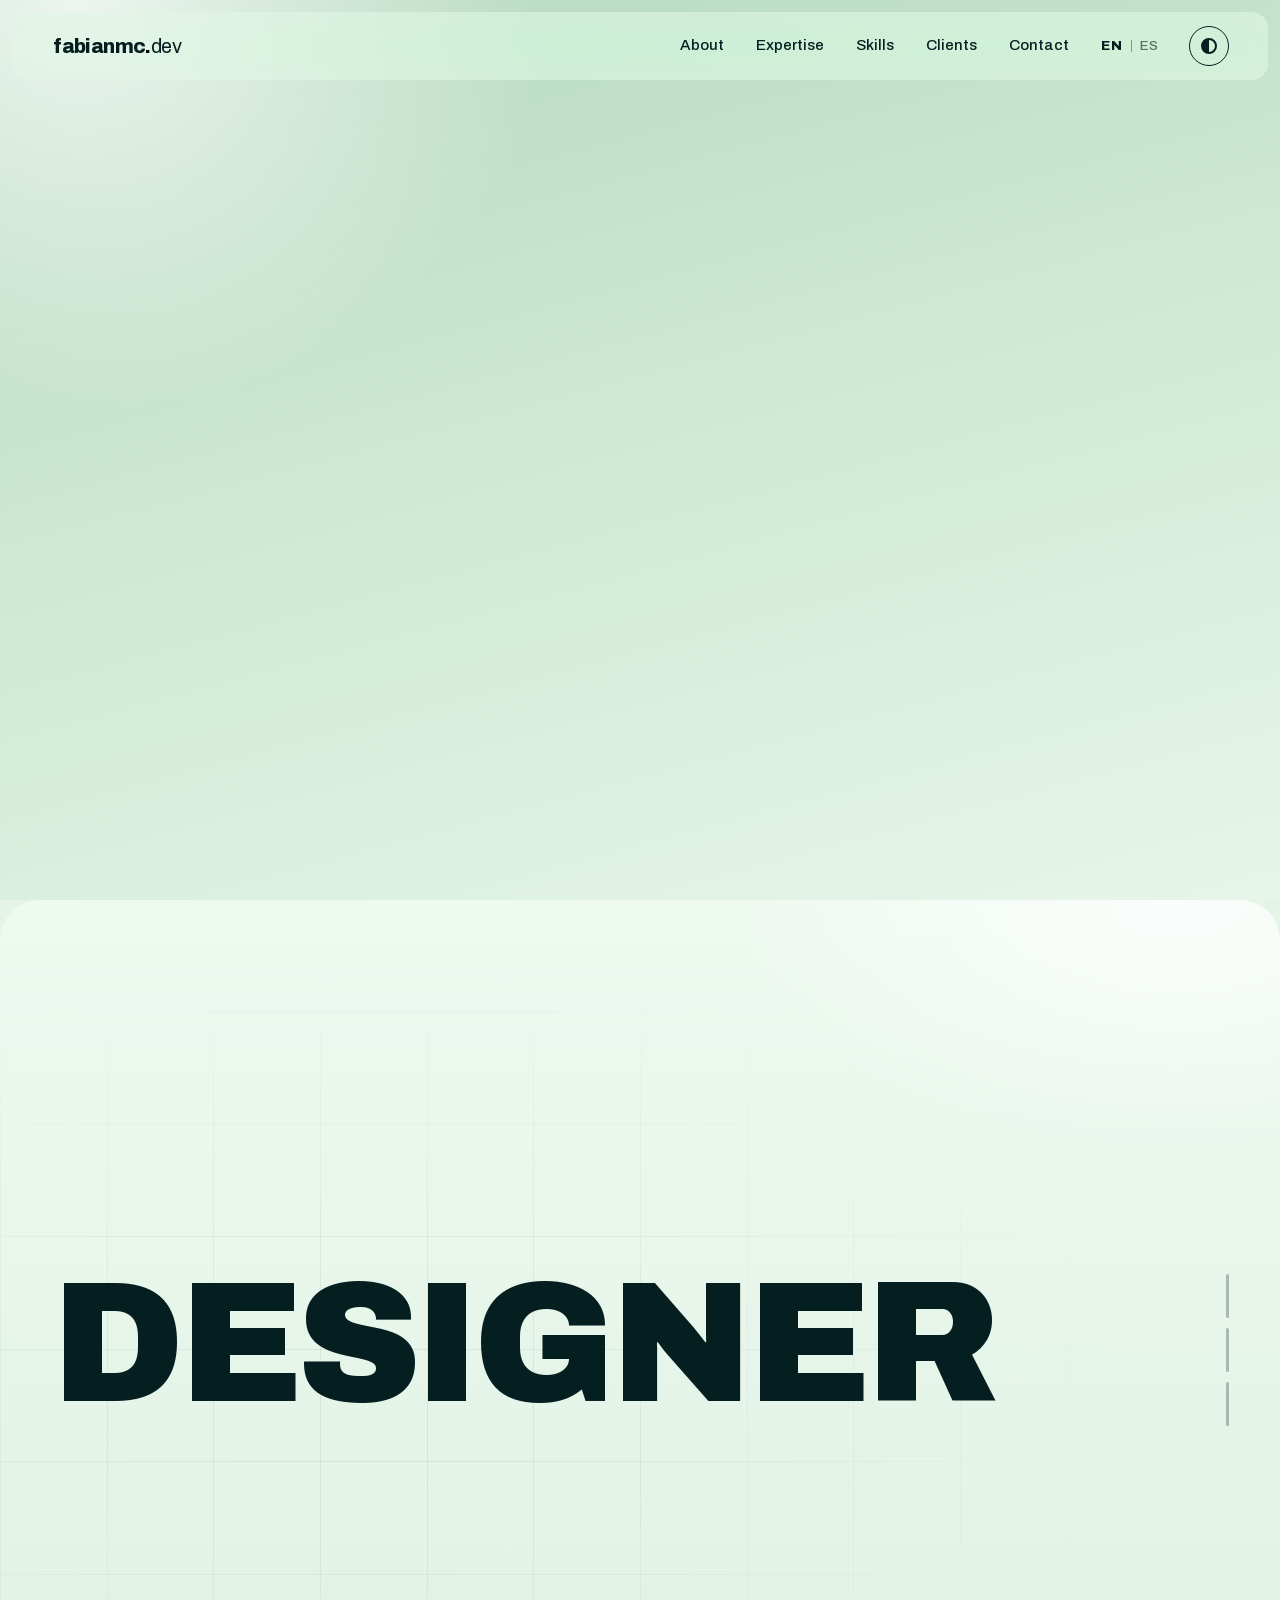
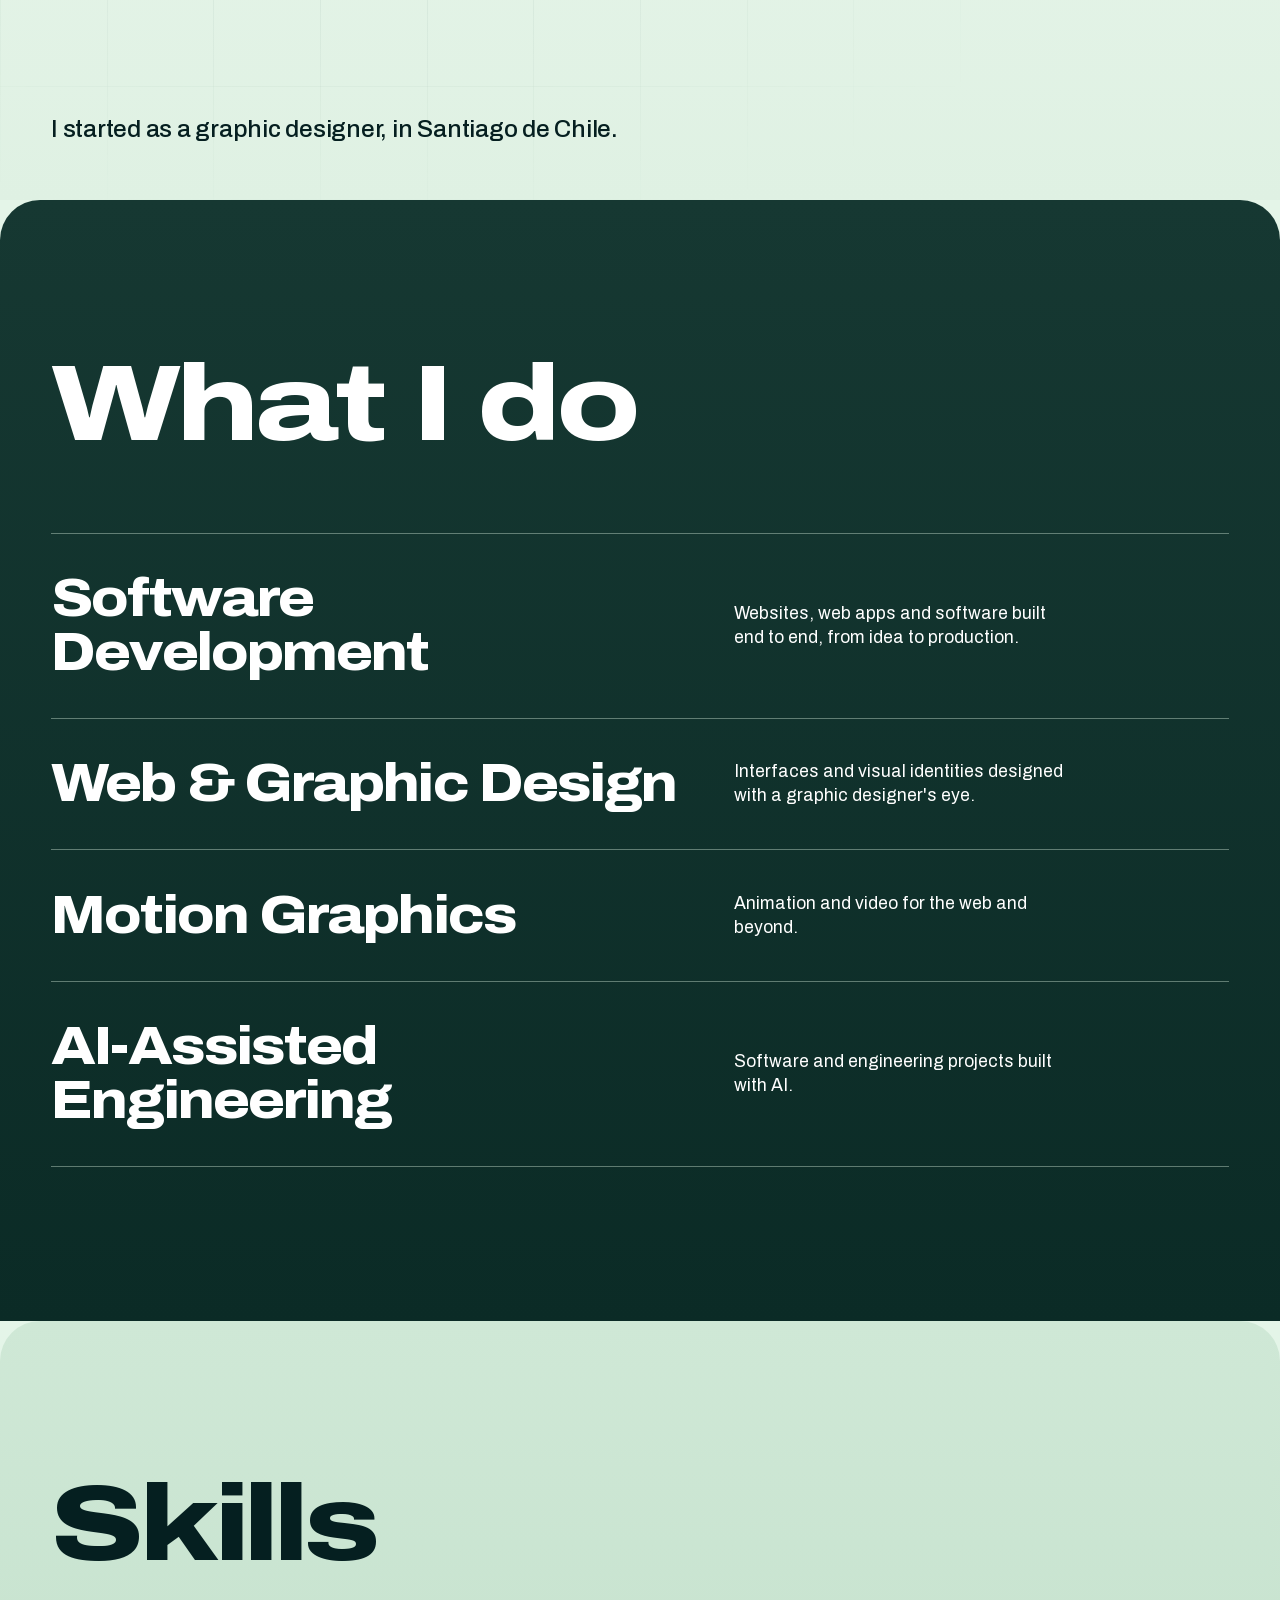
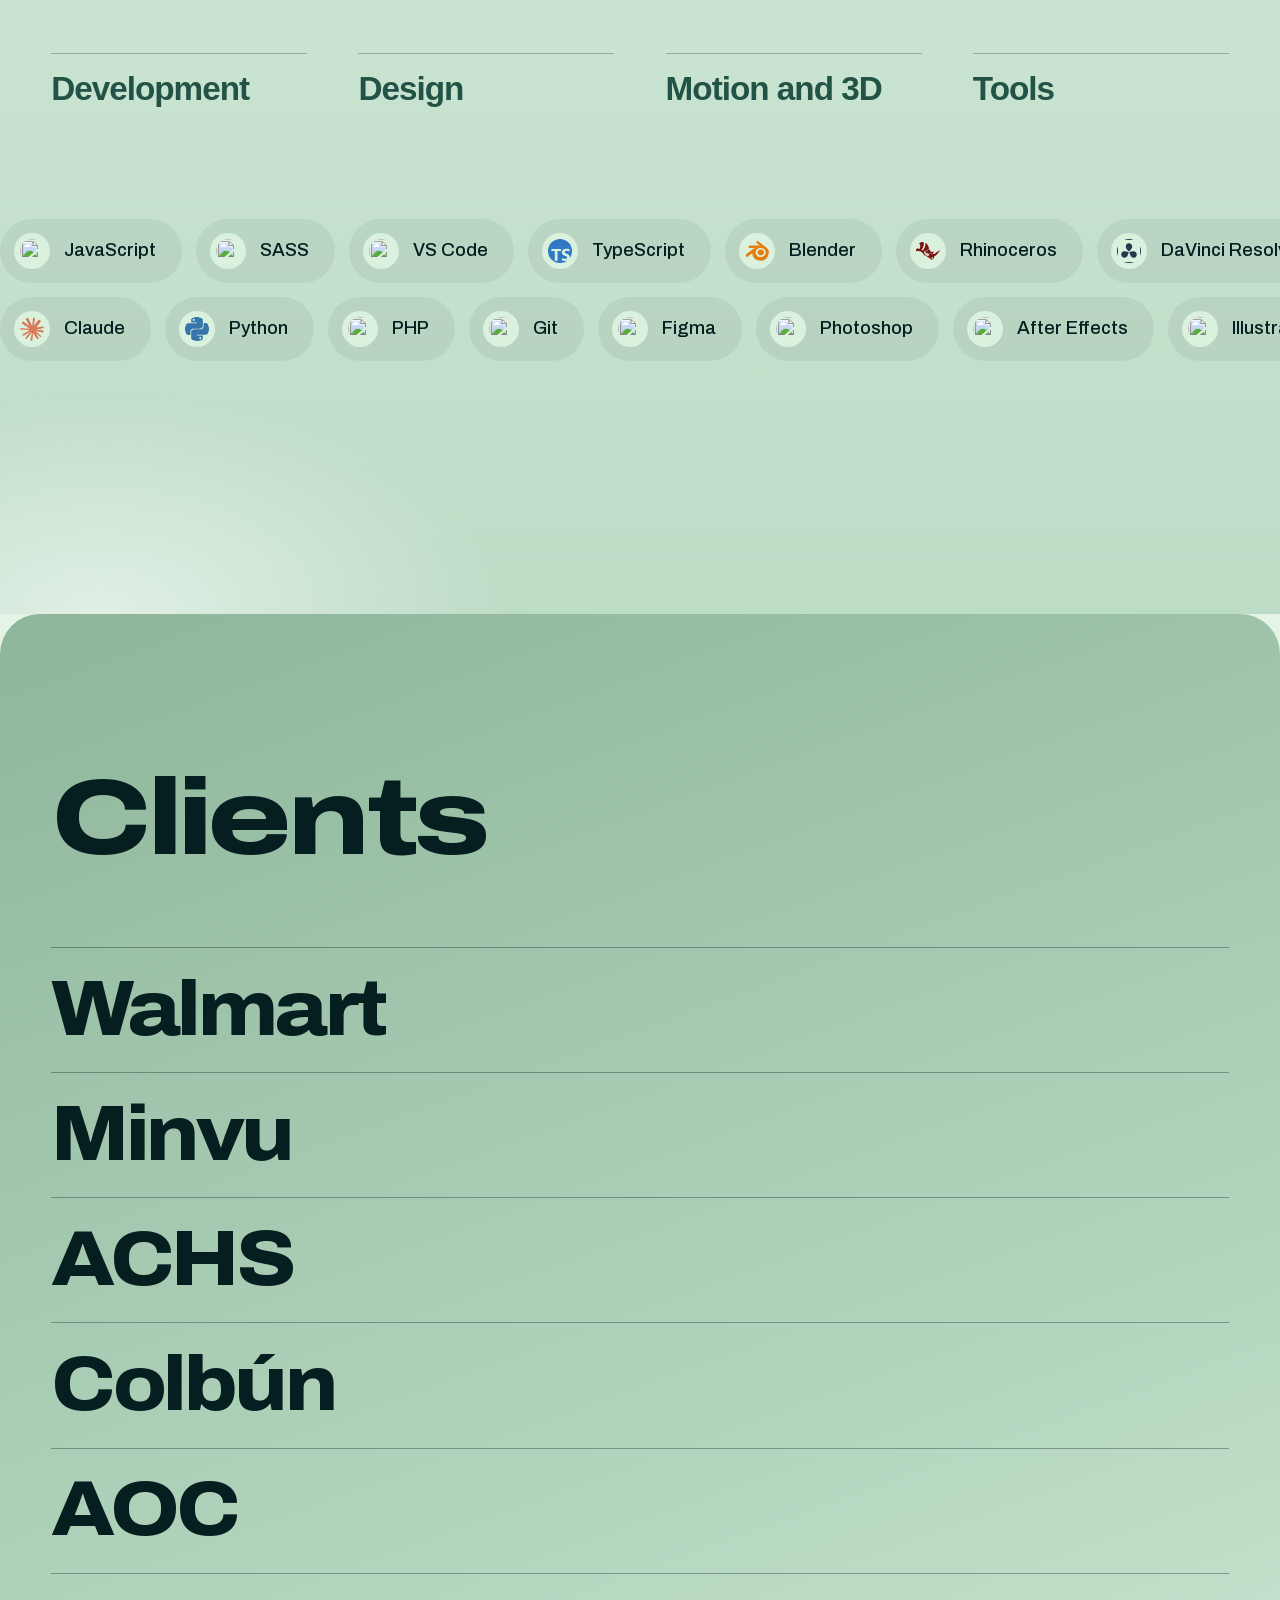
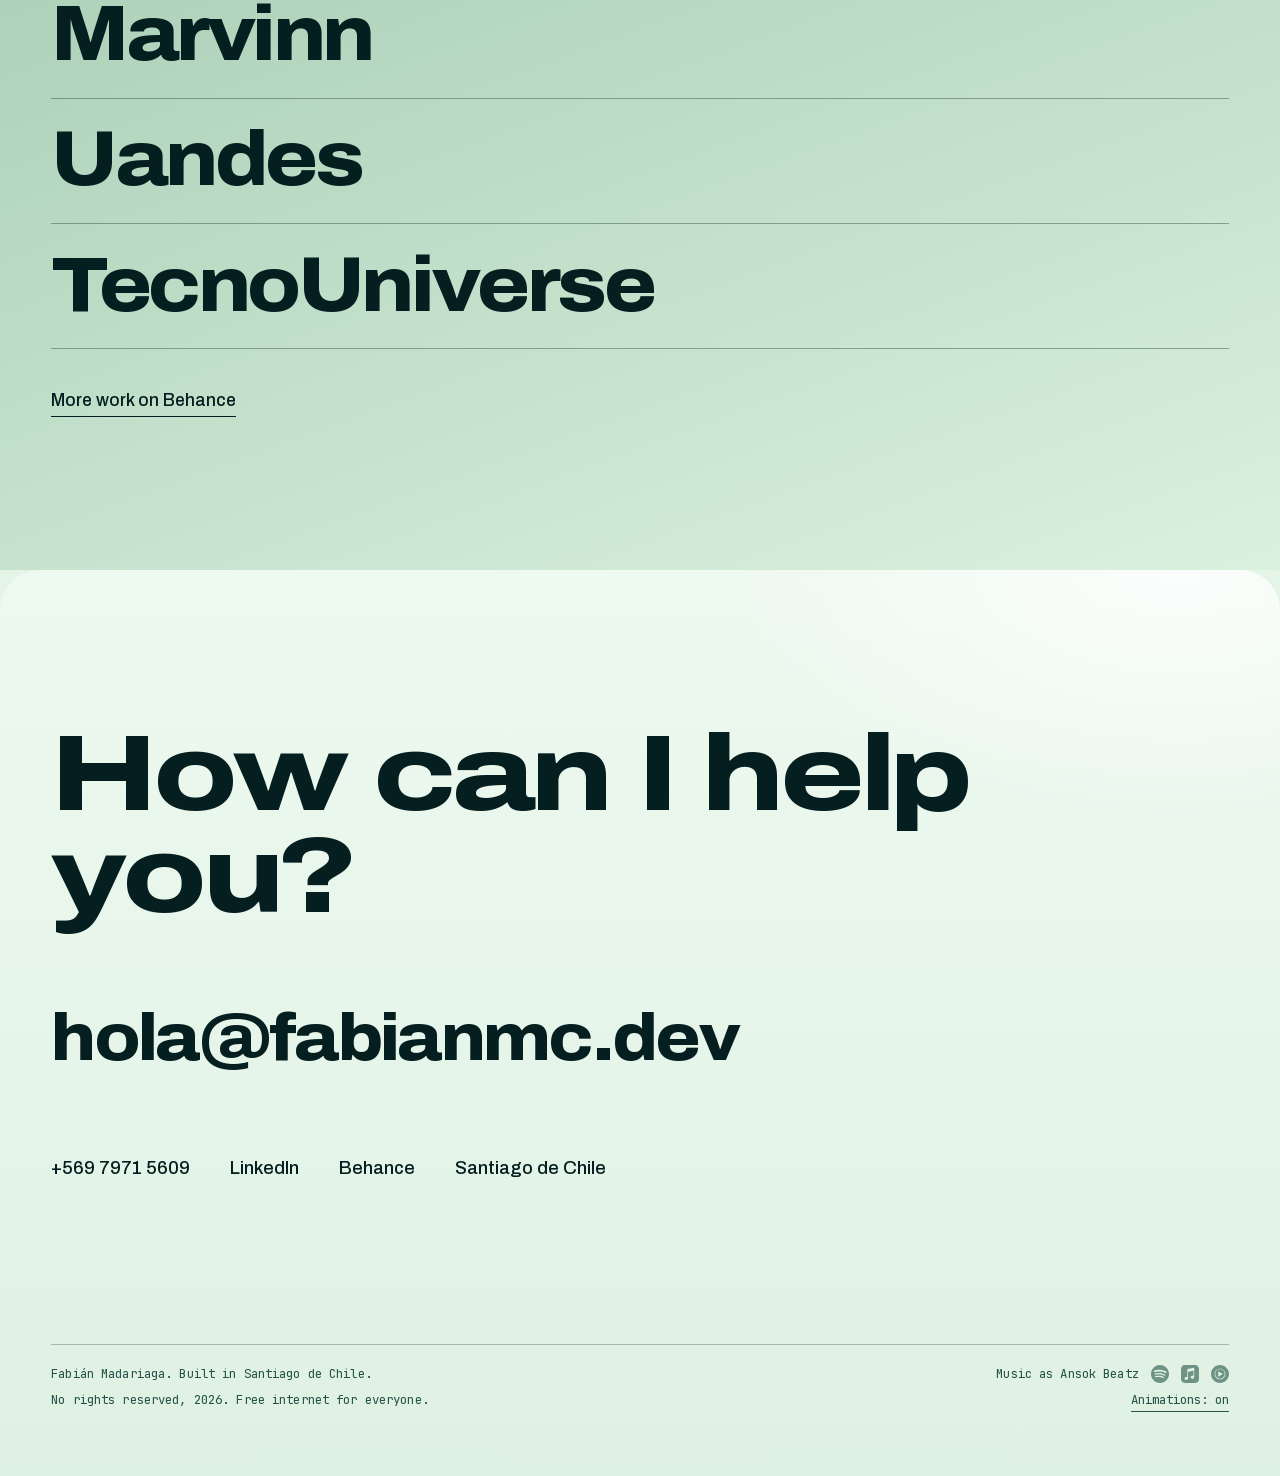
==== commit 556dddfa: "Add 404 page, self-host fonts, batch sticky reflow Co-Authored-By: Claude Sonnet 5.5 <noreply@anthro" ====
--- a/index.html
+++ b/index.html
@@ -94,9 +94,7 @@
 }
   </script>
   <link rel="icon" href="assets/images/favicon.svg">
-  <link rel="preconnect" href="https://fonts.googleapis.com">
-  <link rel="preconnect" href="https://fonts.gstatic.com" crossorigin>
-  <link href="https://fonts.googleapis.com/css2?family=Archivo:wdth,wght@62..125,100..900&family=JetBrains+Mono:wght@400;500&display=swap" rel="stylesheet">
+  <link rel="preload" href="/assets/fonts/archivo.woff2" as="font" type="font/woff2" crossorigin>
   <link rel="stylesheet" href="assets/css/main.css">
   <script>
     (function (d) {
--- a/assets/css/main.css
+++ b/assets/css/main.css
@@ -1,3 +1,6 @@
+@font-face { font-family: "Archivo"; font-style: normal; font-weight: 100 900; font-stretch: 62% 125%; font-display: swap; src: url(/assets/fonts/archivo.woff2) format("woff2"); }
+@font-face { font-family: "JetBrains Mono"; font-style: normal; font-weight: 400 500; font-display: swap; src: url(/assets/fonts/jetbrains-mono.woff2) format("woff2"); }
+
 :root {
   --ink: #051f20;
   --deep: #0b2b26;
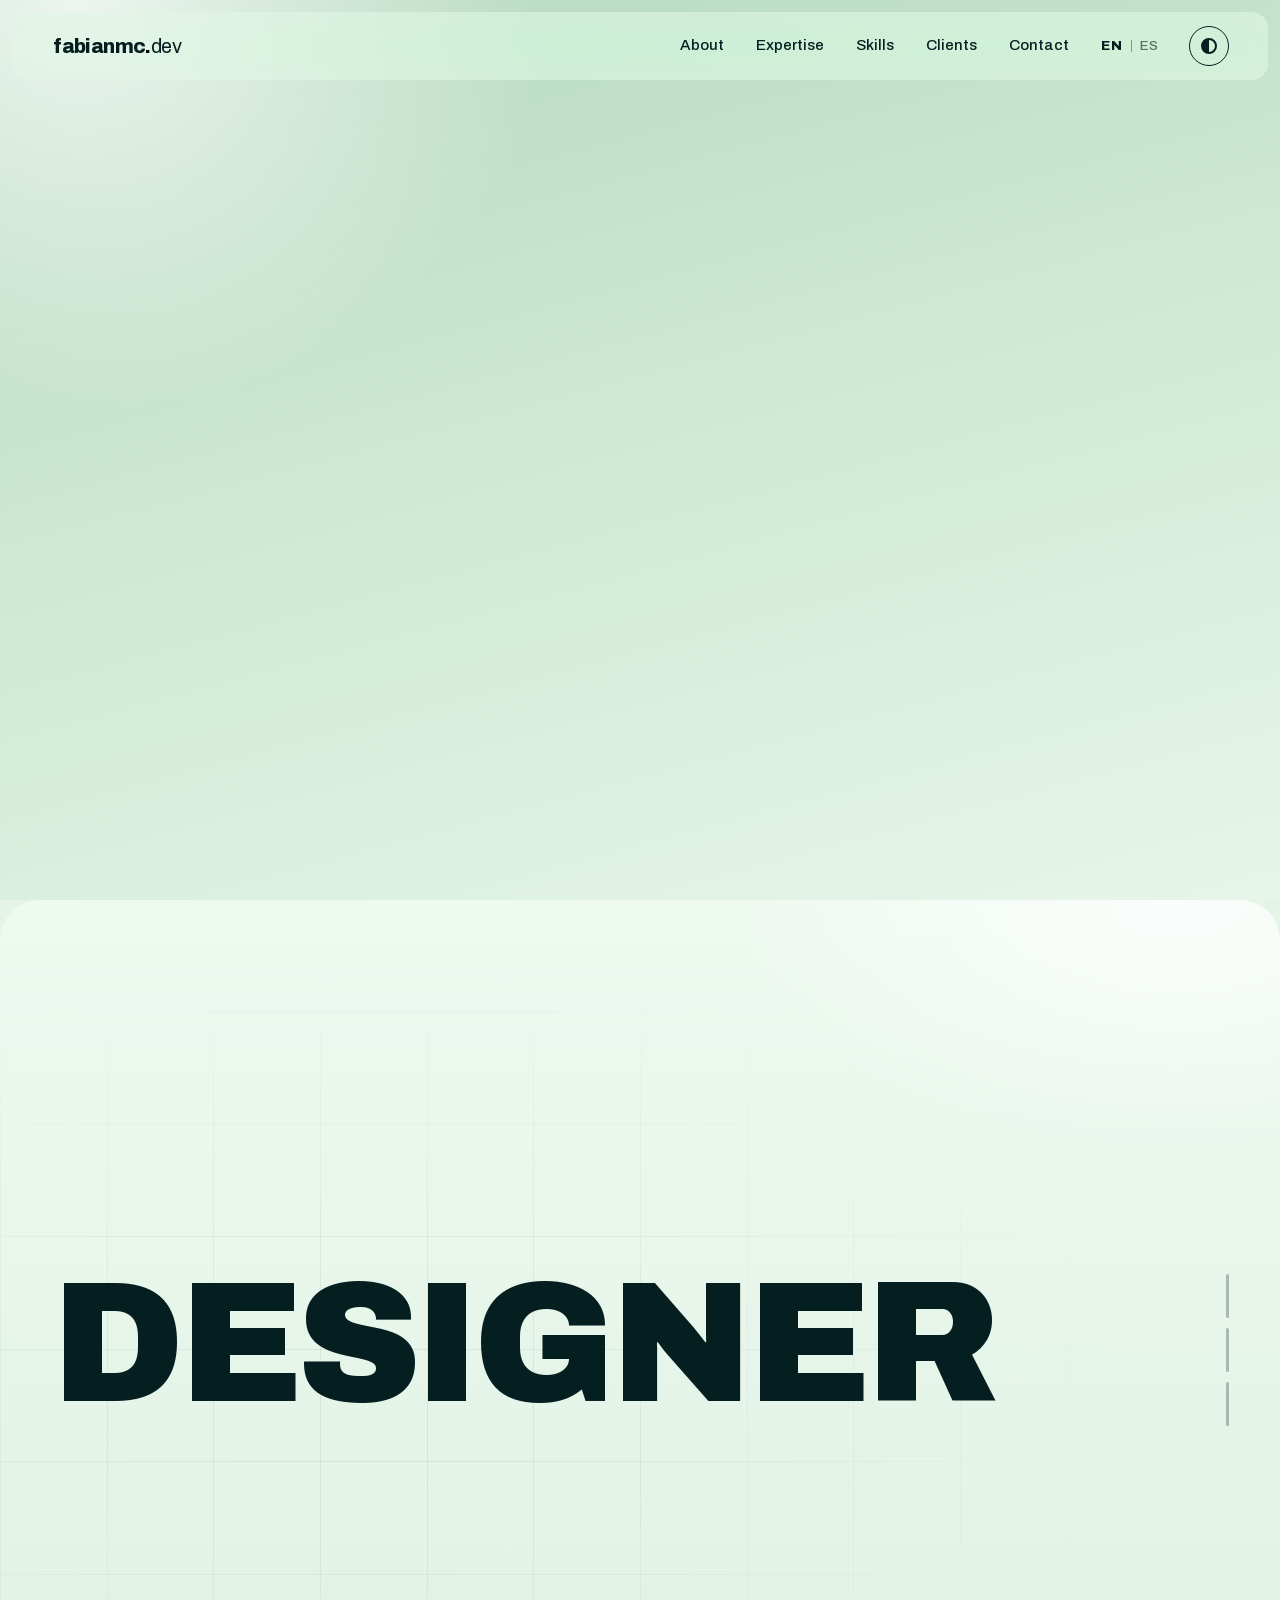
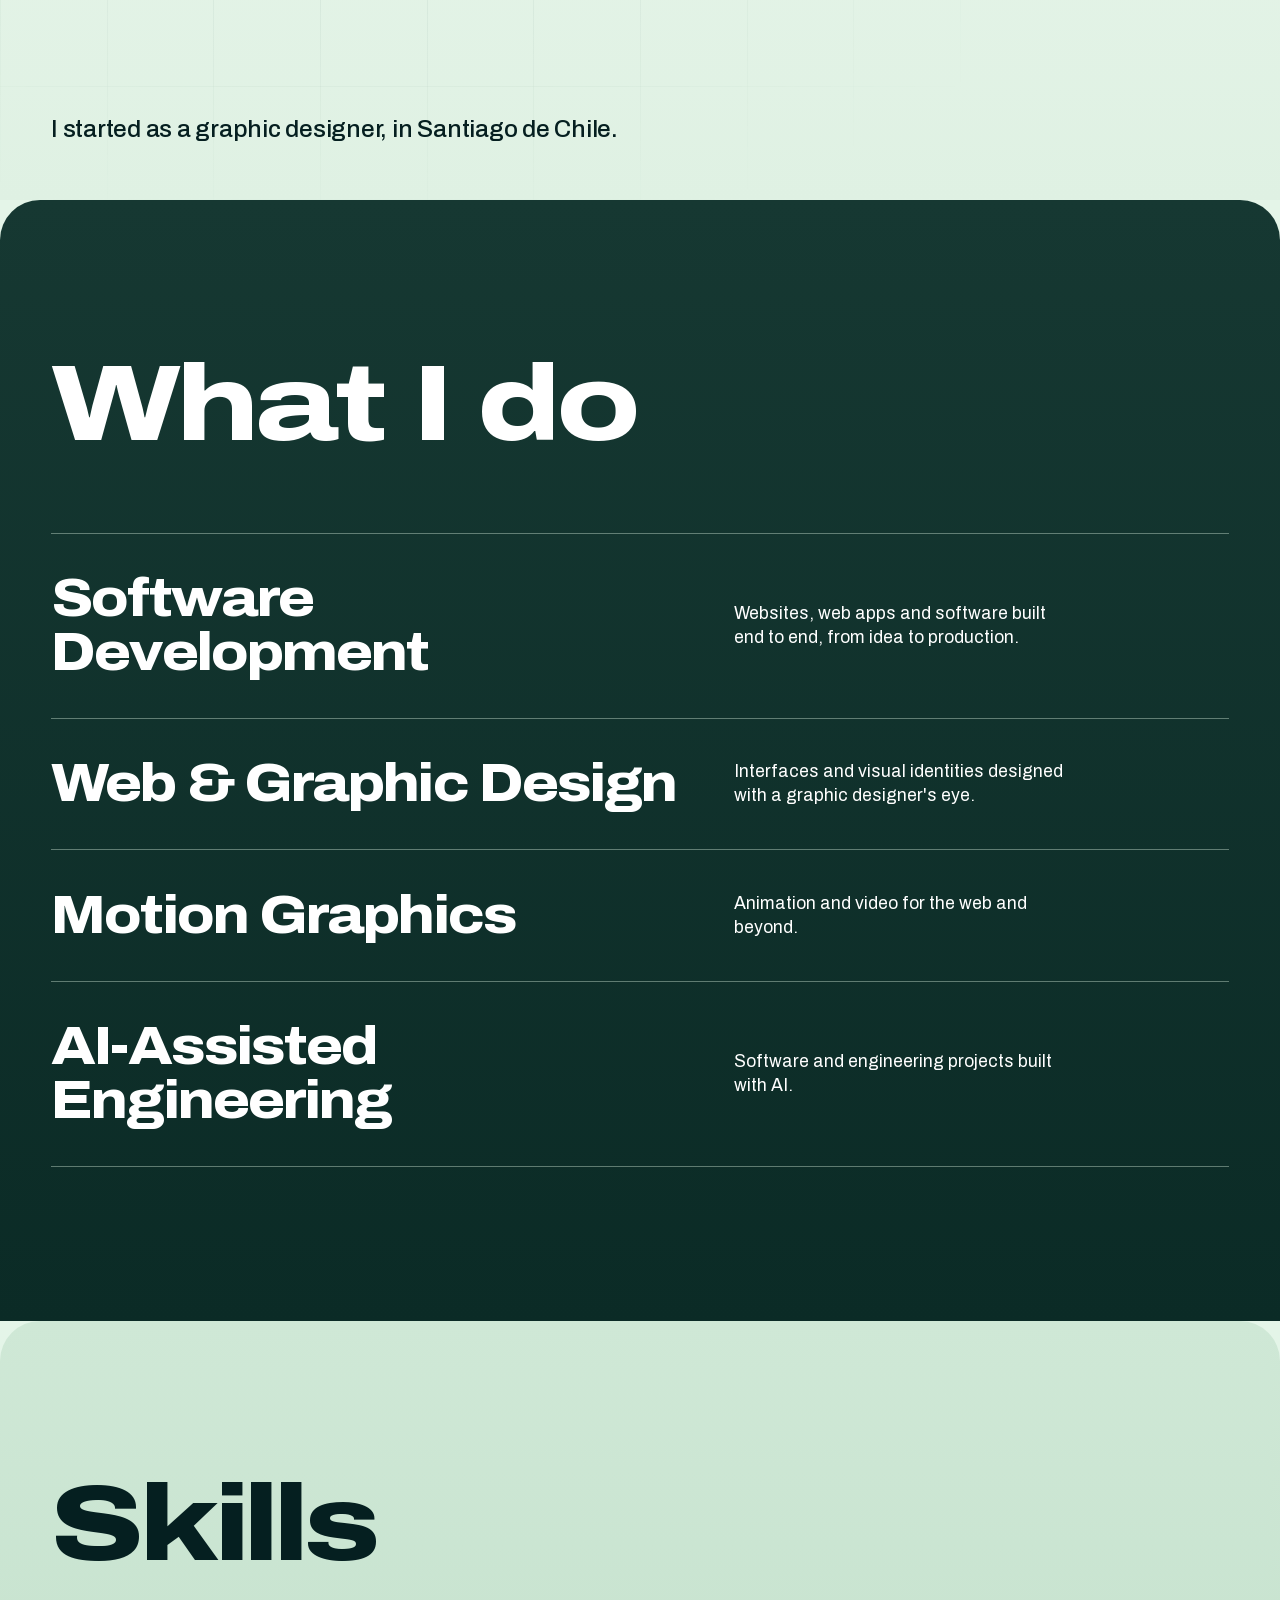
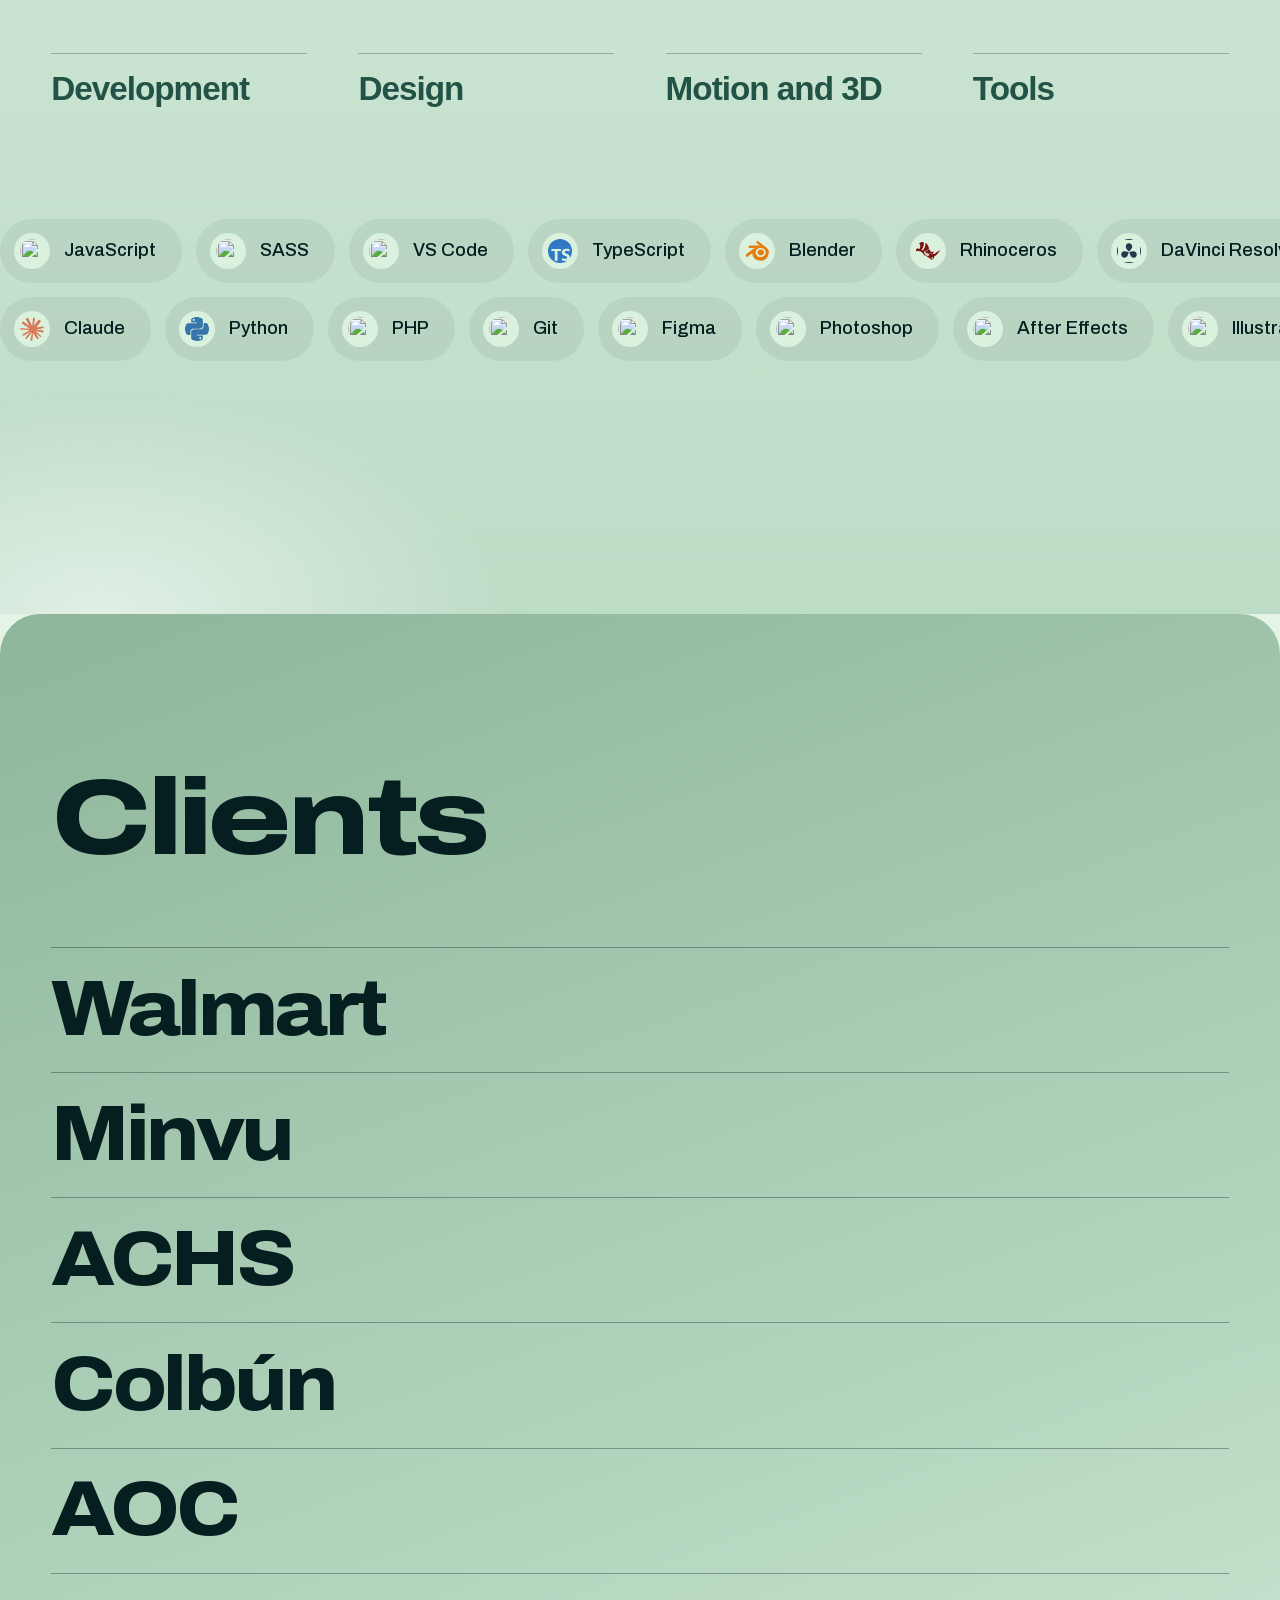
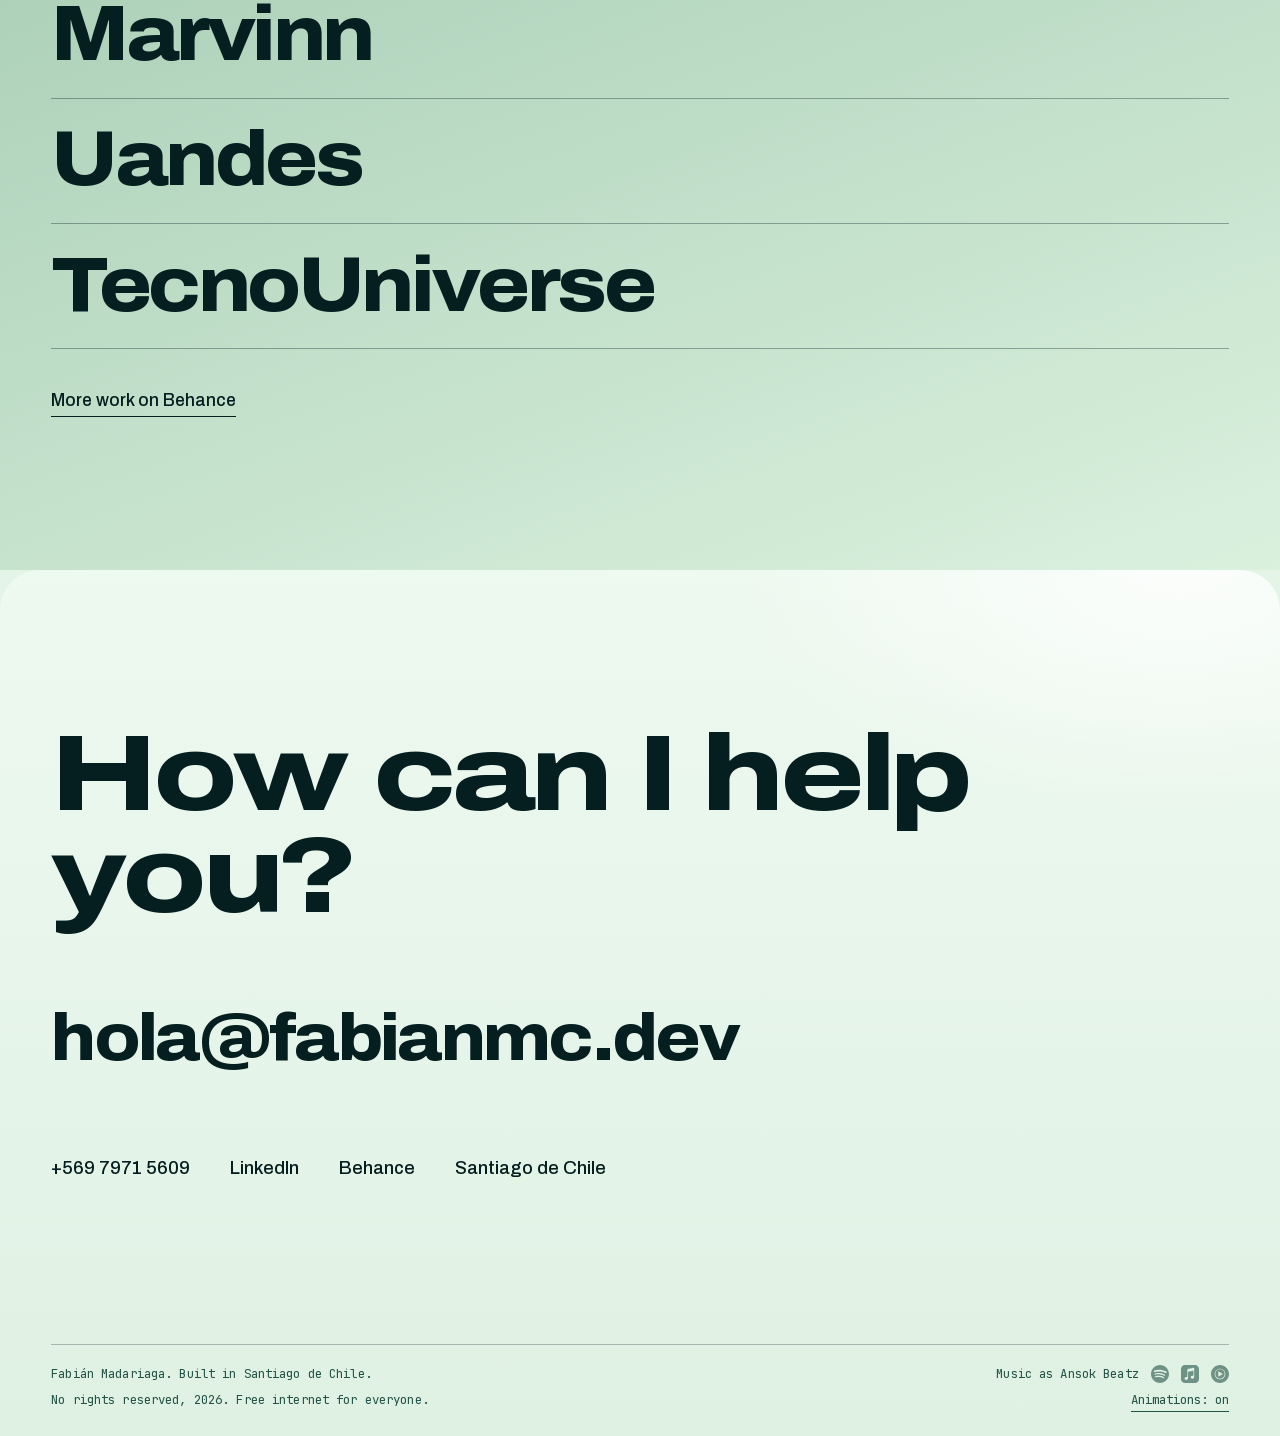
==== commit 583c58d1: "Mobile pass: nav menu, Skills tabs, centered footer, 44px touch targets; LFI collaborator copy Co-Au" ====
--- a/index.html
+++ b/index.html
@@ -2,7 +2,7 @@
 <html lang="en">
 <head>
   <meta charset="utf-8">
-  <meta name="viewport" content="width=device-width, initial-scale=1">
+  <meta name="viewport" content="width=device-width, initial-scale=1, viewport-fit=cover">
   <title>Fabián Madariaga | Senior Software Developer in Santiago, Chile</title>
   <meta name="description" content="Senior software developer and digital designer in Santiago, Chile. I build websites, software and motion graphics with AI. More than 12 years of experience.">
   <meta name="author" content="Fabián Madariaga">
@@ -41,7 +41,7 @@
       "jobTitle": "Senior Software Developer",
       "description": "Graphic designer turned software developer. Builds websites, software and motion graphics with AI.",
       "email": "mailto:hola@fabianmc.dev",
-      "worksFor": {
+      "affiliation": {
         "@type": "Organization",
         "name": "LFI Agency"
       },
@@ -113,13 +113,16 @@
   <header class="nav">
     <a class="nav__brand" href="#top" data-scroll aria-label="fabianmc.dev, back to top"><b>fabianmc</b><i>.</i><span>dev</span></a>
     <nav class="nav__links" aria-label="Main">
-      <a href="#about" data-scroll>About</a>
-      <a href="#expertise" data-scroll>Expertise</a>
-      <a href="#skills" data-scroll>Skills</a>
-      <a href="#clients" data-scroll>Clients</a>
-      <a href="#contact" data-scroll>Contact</a>
+      <div class="nav__menu" id="menu">
+        <a href="#about" data-scroll>About</a>
+        <a href="#expertise" data-scroll>Expertise</a>
+        <a href="#skills" data-scroll>Skills</a>
+        <a href="#clients" data-scroll>Clients</a>
+        <a href="#contact" data-scroll>Contact</a>
+      </div>
       <span class="lang"><span aria-current="true">EN</span><a href="/es/" hreflang="es-CL" lang="es-CL" aria-label="Ver este sitio en español">ES</a></span>
       <button class="theme" id="theme" type="button"><span class="theme__icon" aria-hidden="true"></span><span class="sr-only" id="theme-label">Light</span></button>
+      <button class="burger" id="burger" type="button" aria-expanded="false" aria-controls="menu" aria-label="Menu"><span></span><span></span></button>
     </nav>
   </header>
 
@@ -155,7 +158,7 @@
       <div class="about__copy">
         <p class="phase">I started as a graphic designer, in Santiago de Chile.</p>
         <p class="phase">Then I became a software engineer. I have been building websites and applications since 2014, more than 12 years now.</p>
-        <p class="phase">Today I am a Senior Software Developer at LFI Agency.</p>
+        <p class="phase">Today I am a Senior Software Developer, collaborating 100% remotely with LFI Agency for 5 years.</p>
       </div>
 
       <ol class="about__steps" aria-hidden="true"><li><i></i></li><li><i></i></li><li><i></i></li></ol>
@@ -260,7 +263,7 @@
           <span>No rights reserved, 2026. Free internet for everyone.</span>
         </div>
         <div class="foot__col foot__col--end">
-        <span class="music">Music as Ansok Beatz <a class="ico" href="https://open.spotify.com/artist/7CxWQyC1Sx8n4FIr1sGKa0" target="_blank" rel="noopener" aria-label="Spotify (opens in a new tab)" title="Spotify"><svg viewBox="0 0 24 24" aria-hidden="true"><path fill="currentColor" d="M12 0C5.4 0 0 5.4 0 12s5.4 12 12 12 12-5.4 12-12S18.66 0 12 0zm5.521 17.34c-.24.359-.66.48-1.021.24-2.82-1.74-6.36-2.101-10.561-1.141-.418.122-.779-.179-.899-.539-.12-.421.18-.78.54-.9 4.56-1.021 8.52-.6 11.64 1.32.42.18.479.659.301 1.02zm1.44-3.3c-.301.42-.841.6-1.262.3-3.239-1.98-8.159-2.58-11.939-1.38-.479.12-1.02-.12-1.14-.6-.12-.48.12-1.021.6-1.141C9.6 9.9 15 10.561 18.72 12.84c.361.181.54.78.241 1.2zm.12-3.36C15.24 8.4 8.82 8.16 5.16 9.301c-.6.179-1.2-.181-1.38-.721-.18-.601.18-1.2.72-1.381 4.26-1.26 11.28-1.02 15.721 1.621.539.3.719 1.02.419 1.56-.299.421-1.02.599-1.559.3z"/></svg></a><a class="ico" href="https://music.apple.com/ar/artist/ansok-beatz/1434242660" target="_blank" rel="noopener" aria-label="Apple Music (opens in a new tab)" title="Apple Music"><svg viewBox="0 0 24 24" aria-hidden="true"><path fill="currentColor" d="M23.994 6.124a9.23 9.23 0 00-.24-2.19c-.317-1.31-1.062-2.31-2.18-3.043a5.022 5.022 0 00-1.877-.726 10.496 10.496 0 00-1.564-.15c-.04-.003-.083-.01-.124-.013H5.986c-.152.01-.303.017-.455.026-.747.043-1.49.123-2.193.4-1.336.53-2.3 1.452-2.865 2.78-.192.448-.292.925-.363 1.408-.056.392-.088.785-.1 1.18 0 .032-.007.062-.01.093v12.223c.01.14.017.283.027.424.05.815.154 1.624.497 2.373.65 1.42 1.738 2.353 3.234 2.801.42.127.856.187 1.293.228.555.053 1.11.06 1.667.06h11.03a12.5 12.5 0 001.57-.1c.822-.106 1.596-.35 2.295-.81a5.046 5.046 0 001.88-2.207c.186-.42.293-.87.37-1.324.113-.675.138-1.358.137-2.04-.002-3.8 0-7.595-.003-11.393zm-6.423 3.99v5.712c0 .417-.058.827-.244 1.206-.29.59-.76.962-1.388 1.14-.35.1-.706.157-1.07.173-.95.045-1.773-.6-1.943-1.536a1.88 1.88 0 011.038-2.022c.323-.16.67-.25 1.018-.324.378-.082.758-.153 1.134-.24.274-.063.457-.23.51-.516a.904.904 0 00.02-.193c0-1.815 0-3.63-.002-5.443a.725.725 0 00-.026-.185c-.04-.15-.15-.243-.304-.234-.16.01-.318.035-.475.066-.76.15-1.52.303-2.28.456l-2.325.47-1.374.278c-.016.003-.032.01-.048.013-.277.077-.377.203-.39.49-.002.042 0 .086 0 .13-.002 2.602 0 5.204-.003 7.805 0 .42-.047.836-.215 1.227-.278.64-.77 1.04-1.434 1.233-.35.1-.71.16-1.075.172-.96.036-1.755-.6-1.92-1.544-.14-.812.23-1.685 1.154-2.075.357-.15.73-.232 1.108-.31.287-.06.575-.116.86-.177.383-.083.583-.323.6-.714v-.15c0-2.96 0-5.922.002-8.882 0-.123.013-.25.042-.37.07-.285.273-.448.546-.518.255-.066.515-.112.774-.165.733-.15 1.466-.296 2.2-.444l2.27-.46c.67-.134 1.34-.27 2.01-.403.22-.043.442-.088.663-.106.31-.025.523.17.554.482.008.073.012.148.012.223.002 1.91.002 3.822 0 5.732z"/></svg></a><a class="ico" href="https://music.youtube.com/@AnsokBeatz" target="_blank" rel="noopener" aria-label="YouTube Music (opens in a new tab)" title="YouTube Music"><svg viewBox="0 0 24 24" aria-hidden="true"><path fill="currentColor" d="M12 0C5.376 0 0 5.376 0 12s5.376 12 12 12 12-5.376 12-12S18.624 0 12 0zm0 19.104c-3.924 0-7.104-3.18-7.104-7.104S8.076 4.896 12 4.896s7.104 3.18 7.104 7.104-3.18 7.104-7.104 7.104zm0-13.332c-3.432 0-6.228 2.796-6.228 6.228S8.568 18.228 12 18.228s6.228-2.796 6.228-6.228S15.432 5.772 12 5.772zM9.684 15.54V8.46L15.816 12l-6.132 3.54z"/></svg></a></span>
+        <span class="music"><span class="music__label">Music as Ansok Beatz</span> <a class="ico" href="https://open.spotify.com/artist/7CxWQyC1Sx8n4FIr1sGKa0" target="_blank" rel="noopener" aria-label="Spotify (opens in a new tab)" title="Spotify"><svg viewBox="0 0 24 24" aria-hidden="true"><path fill="currentColor" d="M12 0C5.4 0 0 5.4 0 12s5.4 12 12 12 12-5.4 12-12S18.66 0 12 0zm5.521 17.34c-.24.359-.66.48-1.021.24-2.82-1.74-6.36-2.101-10.561-1.141-.418.122-.779-.179-.899-.539-.12-.421.18-.78.54-.9 4.56-1.021 8.52-.6 11.64 1.32.42.18.479.659.301 1.02zm1.44-3.3c-.301.42-.841.6-1.262.3-3.239-1.98-8.159-2.58-11.939-1.38-.479.12-1.02-.12-1.14-.6-.12-.48.12-1.021.6-1.141C9.6 9.9 15 10.561 18.72 12.84c.361.181.54.78.241 1.2zm.12-3.36C15.24 8.4 8.82 8.16 5.16 9.301c-.6.179-1.2-.181-1.38-.721-.18-.601.18-1.2.72-1.381 4.26-1.26 11.28-1.02 15.721 1.621.539.3.719 1.02.419 1.56-.299.421-1.02.599-1.559.3z"/></svg></a><a class="ico" href="https://music.apple.com/ar/artist/ansok-beatz/1434242660" target="_blank" rel="noopener" aria-label="Apple Music (opens in a new tab)" title="Apple Music"><svg viewBox="0 0 24 24" aria-hidden="true"><path fill="currentColor" d="M23.994 6.124a9.23 9.23 0 00-.24-2.19c-.317-1.31-1.062-2.31-2.18-3.043a5.022 5.022 0 00-1.877-.726 10.496 10.496 0 00-1.564-.15c-.04-.003-.083-.01-.124-.013H5.986c-.152.01-.303.017-.455.026-.747.043-1.49.123-2.193.4-1.336.53-2.3 1.452-2.865 2.78-.192.448-.292.925-.363 1.408-.056.392-.088.785-.1 1.18 0 .032-.007.062-.01.093v12.223c.01.14.017.283.027.424.05.815.154 1.624.497 2.373.65 1.42 1.738 2.353 3.234 2.801.42.127.856.187 1.293.228.555.053 1.11.06 1.667.06h11.03a12.5 12.5 0 001.57-.1c.822-.106 1.596-.35 2.295-.81a5.046 5.046 0 001.88-2.207c.186-.42.293-.87.37-1.324.113-.675.138-1.358.137-2.04-.002-3.8 0-7.595-.003-11.393zm-6.423 3.99v5.712c0 .417-.058.827-.244 1.206-.29.59-.76.962-1.388 1.14-.35.1-.706.157-1.07.173-.95.045-1.773-.6-1.943-1.536a1.88 1.88 0 011.038-2.022c.323-.16.67-.25 1.018-.324.378-.082.758-.153 1.134-.24.274-.063.457-.23.51-.516a.904.904 0 00.02-.193c0-1.815 0-3.63-.002-5.443a.725.725 0 00-.026-.185c-.04-.15-.15-.243-.304-.234-.16.01-.318.035-.475.066-.76.15-1.52.303-2.28.456l-2.325.47-1.374.278c-.016.003-.032.01-.048.013-.277.077-.377.203-.39.49-.002.042 0 .086 0 .13-.002 2.602 0 5.204-.003 7.805 0 .42-.047.836-.215 1.227-.278.64-.77 1.04-1.434 1.233-.35.1-.71.16-1.075.172-.96.036-1.755-.6-1.92-1.544-.14-.812.23-1.685 1.154-2.075.357-.15.73-.232 1.108-.31.287-.06.575-.116.86-.177.383-.083.583-.323.6-.714v-.15c0-2.96 0-5.922.002-8.882 0-.123.013-.25.042-.37.07-.285.273-.448.546-.518.255-.066.515-.112.774-.165.733-.15 1.466-.296 2.2-.444l2.27-.46c.67-.134 1.34-.27 2.01-.403.22-.043.442-.088.663-.106.31-.025.523.17.554.482.008.073.012.148.012.223.002 1.91.002 3.822 0 5.732z"/></svg></a><a class="ico" href="https://music.youtube.com/@AnsokBeatz" target="_blank" rel="noopener" aria-label="YouTube Music (opens in a new tab)" title="YouTube Music"><svg viewBox="0 0 24 24" aria-hidden="true"><path fill="currentColor" d="M12 0C5.376 0 0 5.376 0 12s5.376 12 12 12 12-5.376 12-12S18.624 0 12 0zm0 19.104c-3.924 0-7.104-3.18-7.104-7.104S8.076 4.896 12 4.896s7.104 3.18 7.104 7.104-3.18 7.104-7.104 7.104zm0-13.332c-3.432 0-6.228 2.796-6.228 6.228S8.568 18.228 12 18.228s6.228-2.796 6.228-6.228S15.432 5.772 12 5.772zM9.684 15.54V8.46L15.816 12l-6.132 3.54z"/></svg></a></span>
         <button class="motion" id="motion" type="button" aria-pressed="false">Animations: on</button>
         </div>
       </footer>
--- a/assets/css/main.css
+++ b/assets/css/main.css
@@ -114,7 +114,7 @@
 .hero__top p { font-size: 1rem; font-weight: 500; line-height: 1.25; }
 .hero__clock { text-align: right; }
 .hero__bottom p { max-width: 34ch; font-size: 1.05rem; }
-.hero__cue { display: inline-flex; align-items: center; justify-content: center; width: 48px; height: 48px; border: 1px solid currentColor; border-radius: 50%; transition: background-color .3s, color .3s; }
+.hero__cue { flex: none; display: inline-flex; align-items: center; justify-content: center; width: 48px; height: 48px; border: 1px solid currentColor; border-radius: 50%; transition: background-color .3s, color .3s; }
 .hero__cue svg { width: 22px; height: 22px; transition: transform .4s cubic-bezier(.2, .8, .2, 1); }
 .hero__cue:hover svg, .hero__cue:focus-visible svg { transform: translateY(4px); }
 
@@ -295,7 +295,7 @@
 .float img { width: 100%; height: 100%; object-fit: cover; }
 
 /* CONTACT */
-.contact { padding-bottom: clamp(40px, 5vw, 64px); }
+.contact { padding-bottom: clamp(16px, 2vw, 24px); }
 .mail {
   display: inline-block; max-width: 100%;
   font-size: clamp(1.3rem, 5.2vw, 6rem); line-height: 1; letter-spacing: -.04em; font-weight: 800;
@@ -318,8 +318,7 @@
 
 /* RESPONSIVE */
 @media (max-width: 820px) {
-  .nav__links a:not([href="#contact"]):not([hreflang]) { display: none; }
-  .hero__inner { padding-top: 84px; }
+  .hero__inner { padding-top: 112px; }
   .name { font-size: 17vw; }
   .about__word { font-size: 13.2vw; }
   .about__copy { bottom: 40px; }
@@ -363,3 +362,73 @@
 .lang > :last-child { order: 2; }
 html[lang="es-CL"] .about__word { font-size: clamp(2rem, 9.2vw, 10.4rem); }
 @media (max-width: 820px) { html[lang="es-CL"] .about__word { font-size: 8.6vw; } }
+
+/* Touch: 44px minimum hit areas, cue keeps its circle, notch-safe edges */
+@media (pointer: coarse) {
+  .hero__cue { flex: none; }
+  .theme { width: 44px; height: 44px; }
+  .nav { gap: 14px; }
+  .nav__links { gap: 10px; }
+  .nav__links a { padding: 13px 2px; }
+  .more { display: inline-flex; align-items: center; min-height: 44px; margin-top: 28px; }
+  .lang a, .lang [aria-current] { display: inline-flex; align-items: center; min-height: 44px; padding: 0 8px; }
+  .lang { gap: 0; }
+  .contact__links a { padding: 14px 0; }
+  .mail { padding: 12px 0; }
+  .music { gap: 0; }
+  .ico { width: 44px; height: 44px; padding: 13px; opacity: .8; }
+  .motion { min-height: 44px; padding: 0; border-bottom: 0; text-decoration: underline; text-underline-offset: 4px; }
+  .foot__col--end { align-items: flex-end; }
+}
+.nav { inset: max(12px, env(safe-area-inset-top)) max(12px, env(safe-area-inset-right)) auto max(12px, env(safe-area-inset-left)); }
+.contact { padding-bottom: max(clamp(16px, 2vw, 24px), env(safe-area-inset-bottom)); }
+
+/* Section links: inline on desktop, dropdown panel on small screens */
+.nav__menu { display: contents; }
+.burger { display: none; }
+@media (max-width: 820px) {
+  .burger { display: inline-flex; flex-direction: column; align-items: center; justify-content: center; gap: 6px; width: 44px; height: 44px; padding: 0; color: inherit; background: none; border: 1px solid currentColor; border-radius: 999px; cursor: pointer; }
+  .burger span { width: 16px; height: 1.5px; background: currentColor; transition: transform .35s cubic-bezier(.2, .8, .2, 1); }
+  .nav.open .burger span:first-child { transform: translateY(3.75px) rotate(45deg); }
+  .nav.open .burger span:last-child { transform: translateY(-3.75px) rotate(-45deg); }
+  .nav__menu {
+    display: flex; flex-direction: column; position: absolute; top: calc(100% + 8px); left: 0; right: 0; padding: 8px 20px 12px;
+    border-radius: 16px; color: var(--nav);
+    background: color-mix(in srgb, var(--page) 98%, transparent);
+    -webkit-backdrop-filter: blur(18px) saturate(180%); backdrop-filter: blur(18px) saturate(180%);
+    opacity: 0; visibility: hidden; transform: translateY(-8px);
+    transition: opacity .3s, transform .4s cubic-bezier(.2, .8, .2, 1), visibility 0s .4s;
+  }
+  .nav.open .nav__menu { opacity: 1; visibility: visible; transform: none; transition-delay: 0s; }
+  .nav__menu a { padding: 16px 0; font-size: 1.6rem; font-weight: 700; letter-spacing: -.02em; border-bottom: 1px solid rgba(128, 160, 140, .3); }
+  .nav__menu a:last-child { border-bottom: 0; }
+  .nav__menu a::after { display: none; }
+}
+html[data-motion="off"] .nav__menu, html[data-motion="off"] .burger span { transition: none; }
+
+/* Skills on touch / small screens: field tabs + the chosen field's tools as a wrapped list (no hover, no marquee) */
+@media (max-width: 820px), (hover: none) {
+  .stack { grid-template-columns: 1fr 1fr; gap: 10px; margin-bottom: 28px; }
+  .field { padding: 13px 14px; border: 1px solid var(--line); border-radius: 999px; text-align: center; font-size: 1rem; letter-spacing: -.01em; transition: background-color .3s, color .3s; }
+  .field:hover, .field:focus-visible { padding-left: 14px; }
+  .field[aria-pressed="true"] { padding-left: 14px; background: var(--mist); border-color: var(--mist); color: var(--forest); }
+  .marquees { margin: 0; display: flex; flex-wrap: wrap; align-content: flex-start; gap: 10px; min-height: 290px; }
+  .marquee, .track { display: contents; }
+  .track li { font-size: 1rem; padding: 10px 20px 10px 10px; }
+  .track li[aria-hidden="true"], .marquees[data-focus] li:not([data-cat~="x"]) { display: none; }
+  .marquees[data-focus="dev"] li[data-cat="dev"]:not([aria-hidden]), .marquees[data-focus="design"] li[data-cat="design"]:not([aria-hidden]),
+  .marquees[data-focus="motion"] li[data-cat="motion"]:not([aria-hidden]), .marquees[data-focus="ai"] li[data-cat="ai"]:not([aria-hidden]) { display: flex; animation: chip .45s cubic-bezier(.2, .8, .2, 1) backwards; }
+  .marquees li:nth-child(2n) { animation-delay: .04s; }
+  .marquees li:nth-child(3n) { animation-delay: .08s; }
+}
+@keyframes chip { from { opacity: 0; transform: translateY(8px); } }
+html[data-motion="off"] .track li { animation: none; }
+
+/* Footer on small screens: centered, music icons under their label */
+@media (max-width: 820px) {
+  .foot { flex-direction: column; align-items: center; text-align: center; gap: 20px; }
+  .foot__col, .foot__col--end { align-items: center; text-align: center; }
+  .music { flex-wrap: wrap; justify-content: center; }
+  .music__label { flex-basis: 100%; margin-bottom: -8px; }
+  .foot__col--end { gap: 28px; }
+}
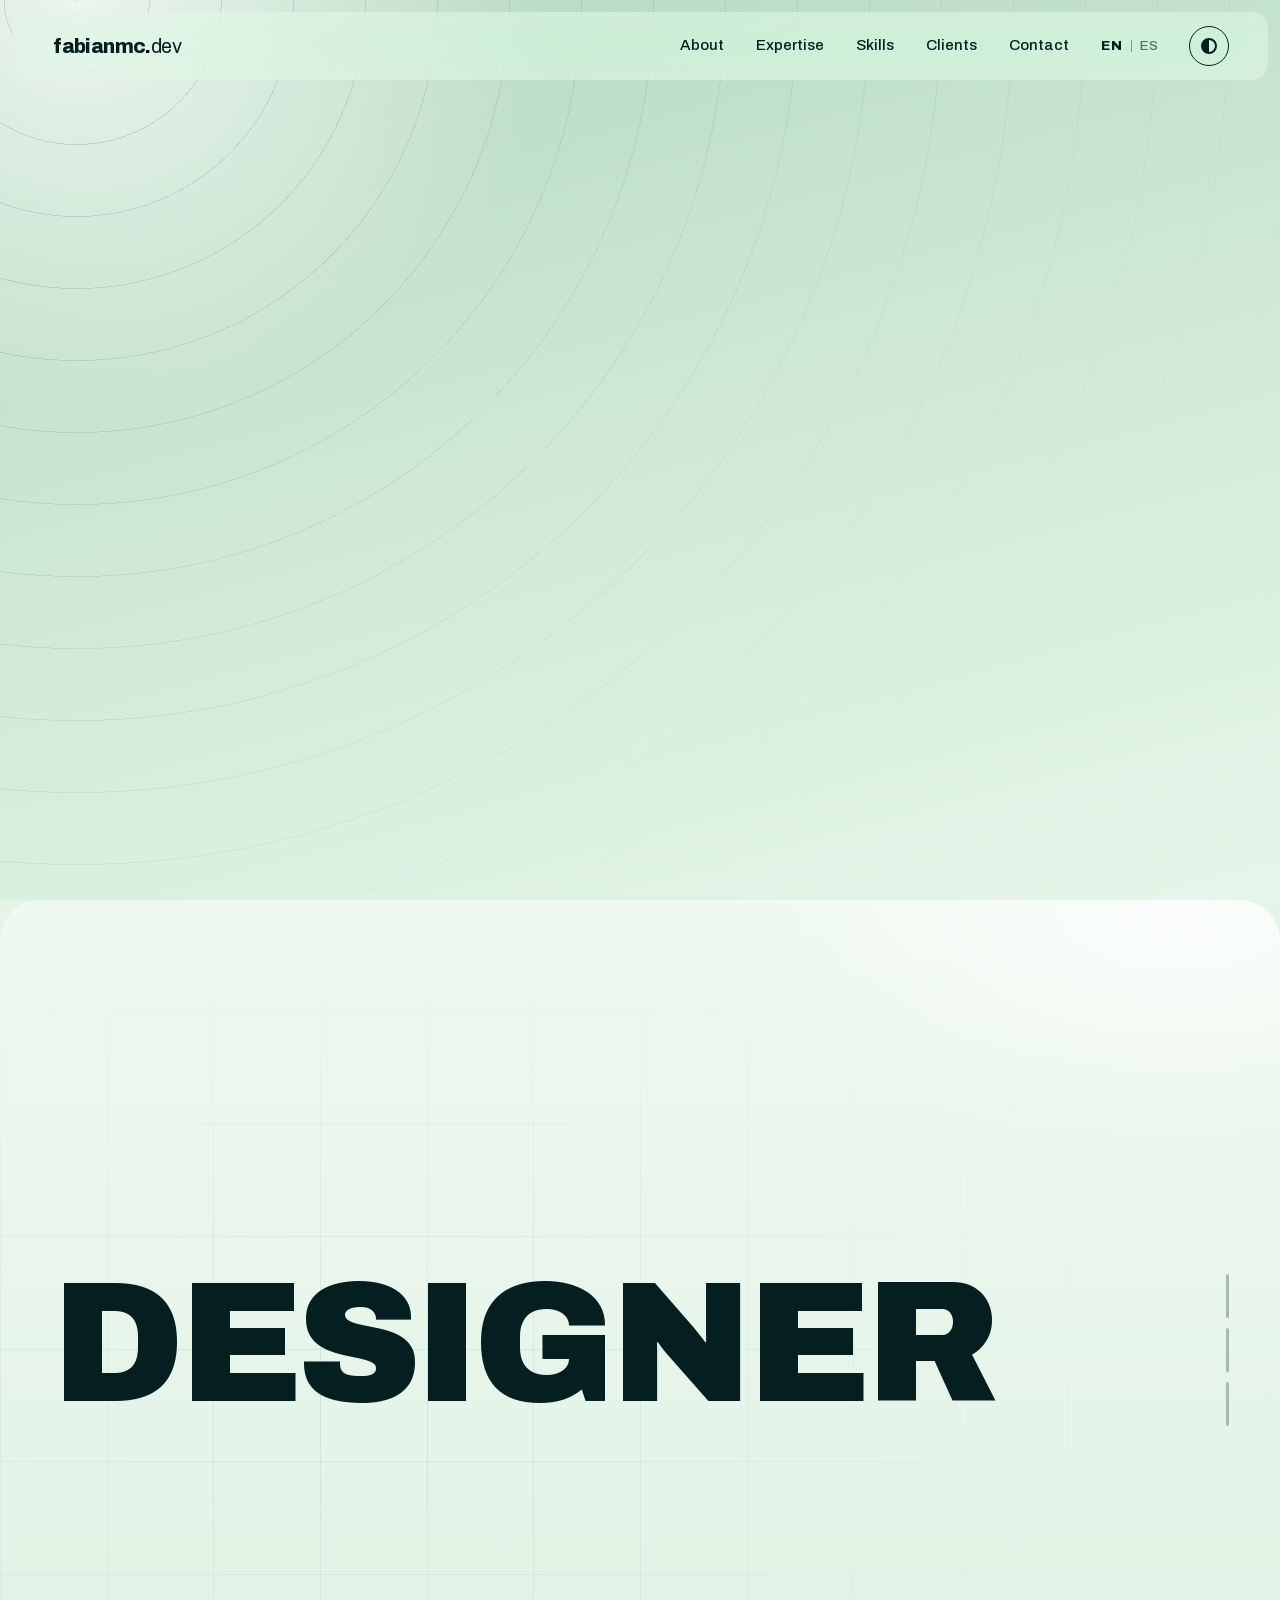
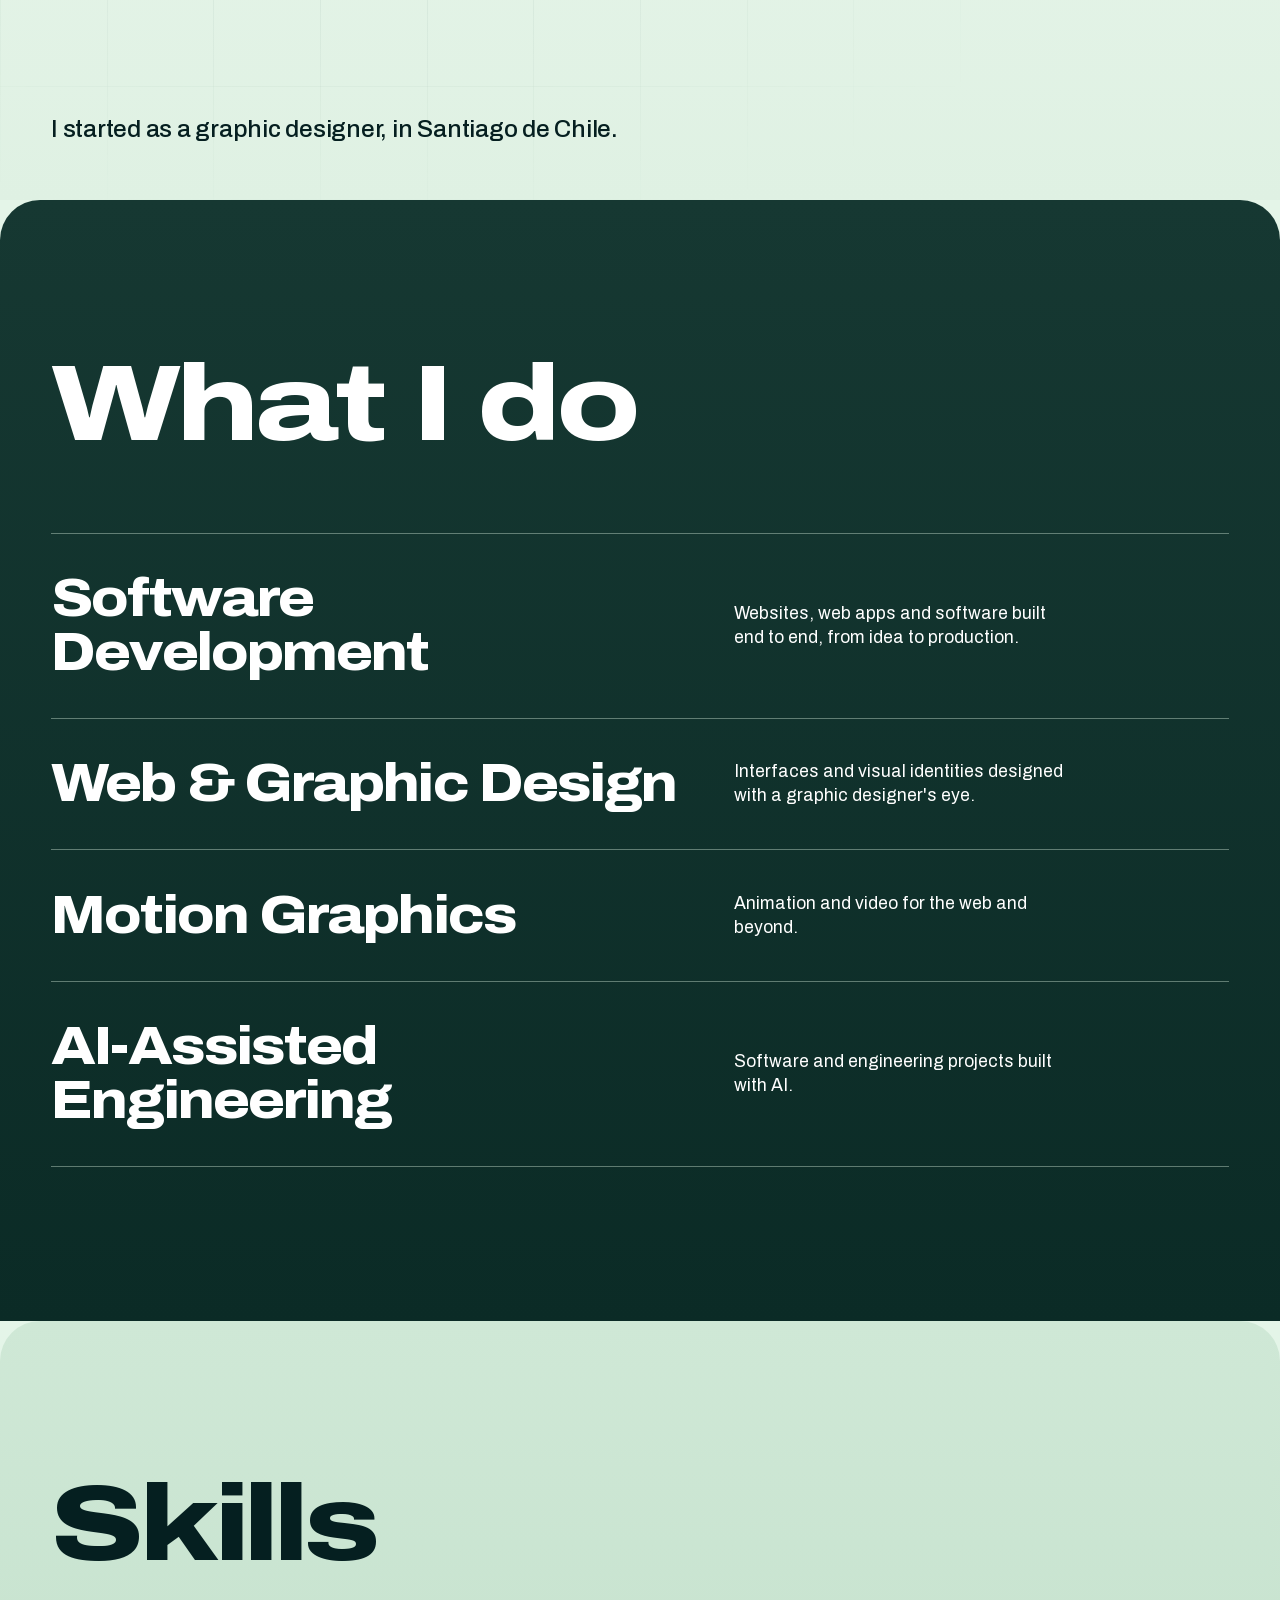
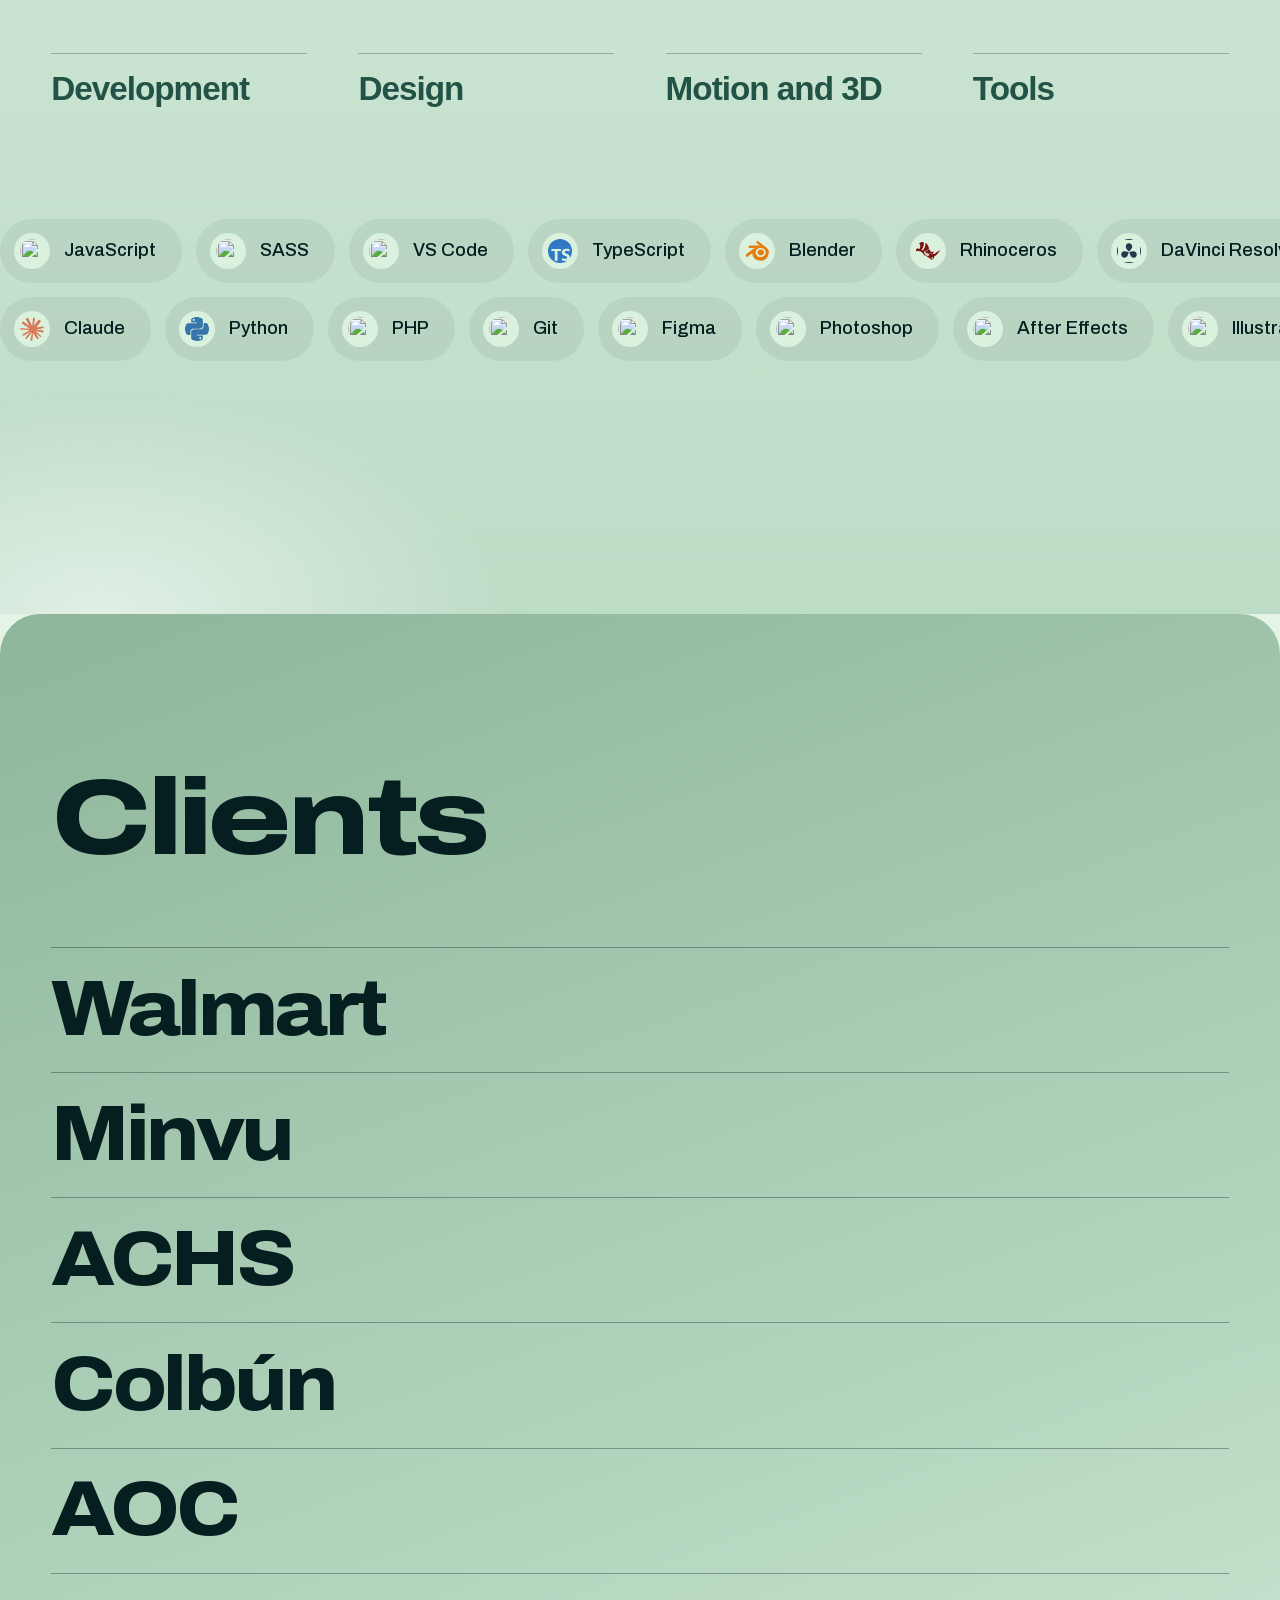
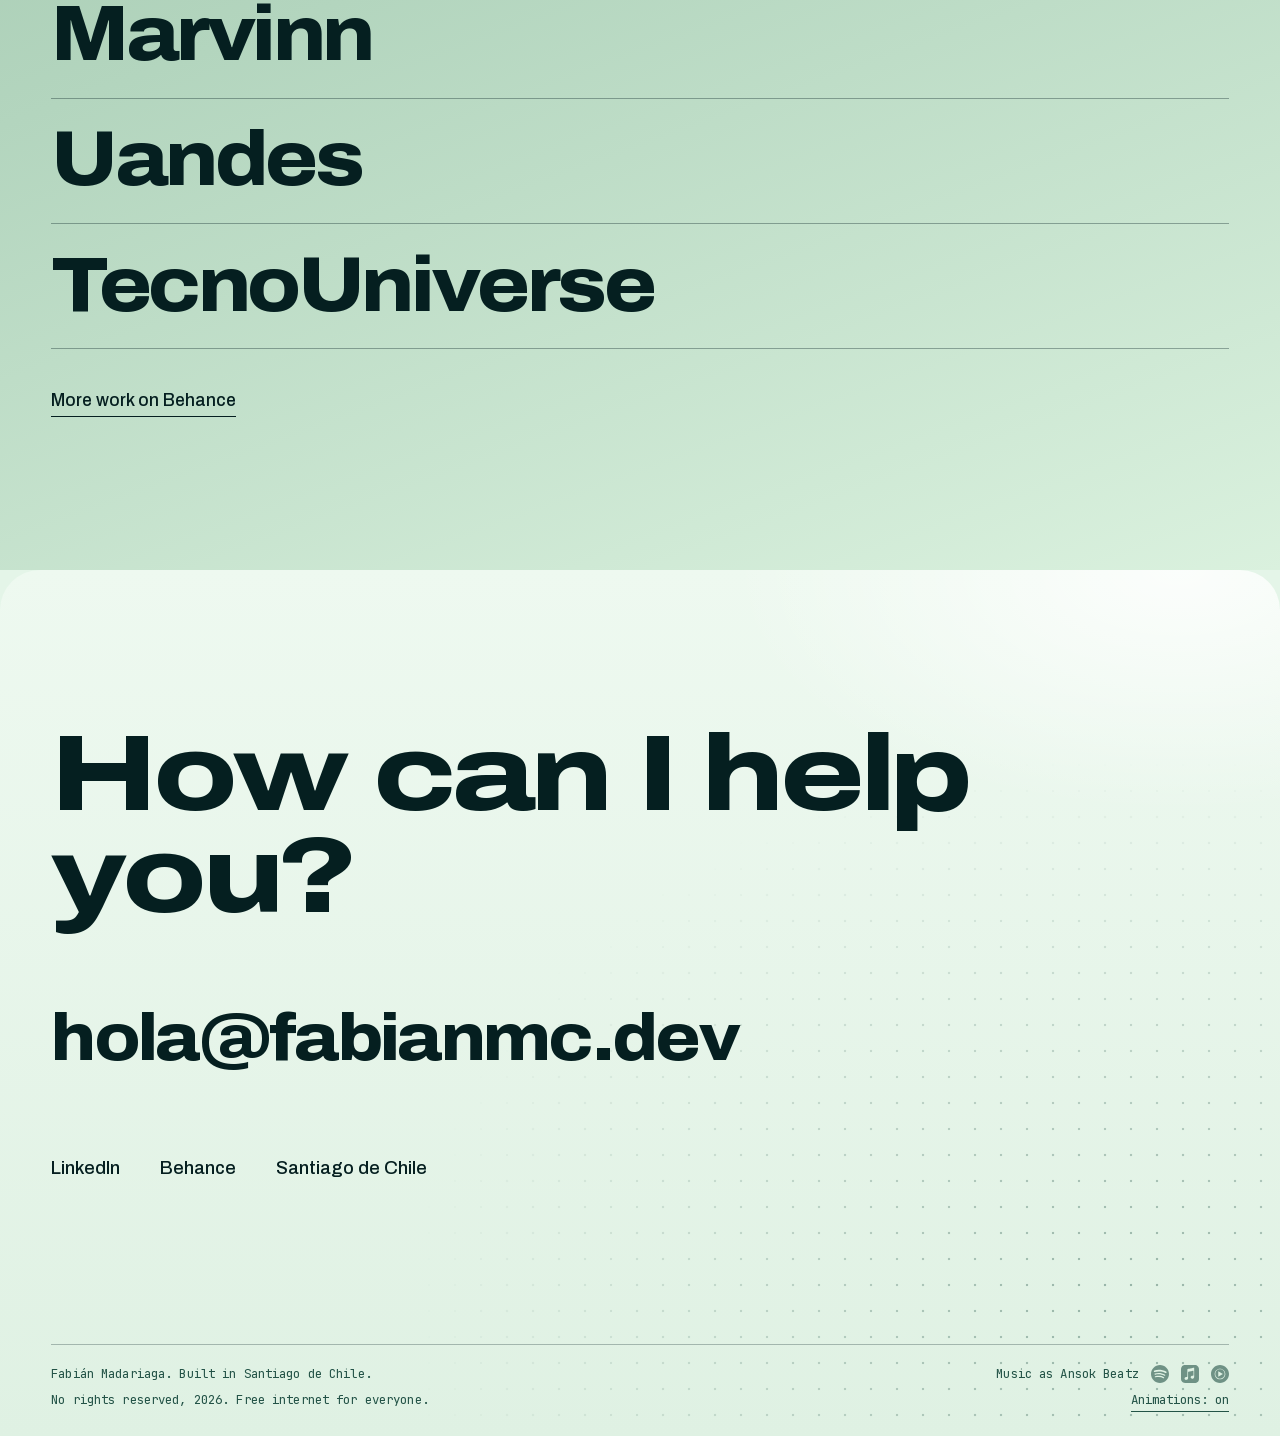
==== commit 289f0f81: "Hero rearrange + rings texture, Contact dot texture, remove phone and hero clock Co-Authored-By: Cla" ====
--- a/index.html
+++ b/index.html
@@ -132,7 +132,6 @@
       <div class="hero__inner">
         <div class="hero__top">
           <p>Senior Software Developer<br>&amp; Digital Designer</p>
-          <p class="mono hero__clock">Santiago de Chile <time id="clock">--:--</time></p>
         </div>
 
         <h1 class="name" aria-label="Fabián Madariaga">
@@ -252,7 +251,6 @@
       <h2 class="title" data-words>How can I help you?</h2>
       <a class="mail" href="mailto:hola@fabianmc.dev"><span>hola@fabianmc.dev</span></a>
       <ul class="contact__links">
-        <li><a href="https://wa.me/56979715609" target="_blank" rel="noopener">+569 7971 5609<span class="sr-only"> (opens in a new tab)</span></a></li>
         <li><a href="https://www.linkedin.com/in/fabian-madariaga" target="_blank" rel="noopener">LinkedIn<span class="sr-only"> (opens in a new tab)</span></a></li>
         <li><a href="https://www.behance.net/fabian-madariaga" target="_blank" rel="noopener">Behance<span class="sr-only"> (opens in a new tab)</span></a></li>
         <li>Santiago de Chile</li>
--- a/assets/css/main.css
+++ b/assets/css/main.css
@@ -89,6 +89,15 @@
 .nav__links a:hover::after { transform: scaleX(1); transform-origin: left; }
 
 /* HERO */
+.hero::before {
+  content: ""; position: absolute; inset: 0; pointer-events: none;
+  --hero-line: rgba(142, 182, 155, .2);
+  background: repeating-radial-gradient(circle at 6% 0%, var(--hero-line) 0 1px, transparent 1px 72px);
+  -webkit-mask-image: linear-gradient(135deg, #000 10%, transparent 75%);
+  mask-image: linear-gradient(135deg, #000 10%, transparent 75%);
+}
+[data-theme="light"] .hero::before { --hero-line: rgba(35, 83, 71, .16); }
+
 .hero {
   position: sticky; top: 0; z-index: 0;
   height: 100svh; min-height: 560px;
@@ -106,13 +115,15 @@
     linear-gradient(165deg, #b4d8bf 0%, #cde8d4 45%, #e6f6ea 100%);
 }
 .hero__inner {
-  height: 100%; padding: 92px var(--pad) 28px;
+  --pt: 108px;
+  height: 100%; padding: var(--pt) var(--pad) 28px;
   display: flex; flex-direction: column; justify-content: space-between;
   will-change: transform;
 }
-.hero__top, .hero__bottom { display: flex; justify-content: space-between; align-items: flex-end; gap: 24px; }
+.hero__top, .hero__bottom { flex: 1; display: flex; justify-content: space-between; gap: 24px; }
+.hero__top { align-items: flex-start; justify-content: flex-end; text-align: right; }
+.hero__bottom { align-items: flex-end; }
 .hero__top p { font-size: 1rem; font-weight: 500; line-height: 1.25; }
-.hero__clock { text-align: right; }
 .hero__bottom p { max-width: 34ch; font-size: 1.05rem; }
 .hero__cue { flex: none; display: inline-flex; align-items: center; justify-content: center; width: 48px; height: 48px; border: 1px solid currentColor; border-radius: 50%; transition: background-color .3s, color .3s; }
 .hero__cue svg { width: 22px; height: 22px; transition: transform .4s cubic-bezier(.2, .8, .2, 1); }
@@ -120,9 +131,9 @@
 
 .name {
   font-size: clamp(3rem, 16vw, 18rem);
-  line-height: .84; letter-spacing: -.03em;
+  line-height: .72; letter-spacing: -.03em;
   font-weight: 900; text-transform: uppercase;
-  margin-left: -.04em;
+  margin-left: -.04em; margin-bottom: calc(var(--pt) - 28px); /* optical centre of the viewport */
 }
 .name .line { display: block; overflow: hidden; padding: .12em 0 .02em; white-space: nowrap; }
 .ch {
@@ -318,7 +329,7 @@
 
 /* RESPONSIVE */
 @media (max-width: 820px) {
-  .hero__inner { padding-top: 112px; }
+  .hero__inner { --pt: 108px; }
   .name { font-size: 17vw; }
   .about__word { font-size: 13.2vw; }
   .about__copy { bottom: 40px; }
@@ -328,8 +339,7 @@
   .sheet { --r: 28px; }
 }
 @media (max-width: 480px) {
-  .hero__top { flex-direction: column; align-items: flex-start; }
-  .hero__clock { text-align: left; }
+  .hero__top { text-align: left; justify-content: flex-start; }
   .stack { grid-template-columns: 1fr; }
 }
 @media (hover: none) { .float { display: none; } .client-list:hover .client { opacity: 1; } }
@@ -432,3 +442,14 @@
   .music__label { flex-basis: 100%; margin-bottom: -8px; }
   .foot__col--end { gap: 28px; }
 }
+
+/* Contact texture: dot matrix fading from the lower right (hero has rings, About has the grid) */
+.contact { isolation: isolate; }
+.contact::before {
+  content: ""; position: absolute; inset: 0; z-index: -1; pointer-events: none; border-radius: inherit;
+  --dot: rgba(142, 182, 155, .5);
+  background: radial-gradient(circle, var(--dot) 1.2px, transparent 1.6px) 0 0 / 26px 26px;
+  -webkit-mask-image: radial-gradient(70% 80% at 88% 85%, #000, transparent 80%);
+  mask-image: radial-gradient(70% 80% at 88% 85%, #000, transparent 80%);
+}
+[data-theme="light"] .contact::before { --dot: rgba(35, 83, 71, .4); }
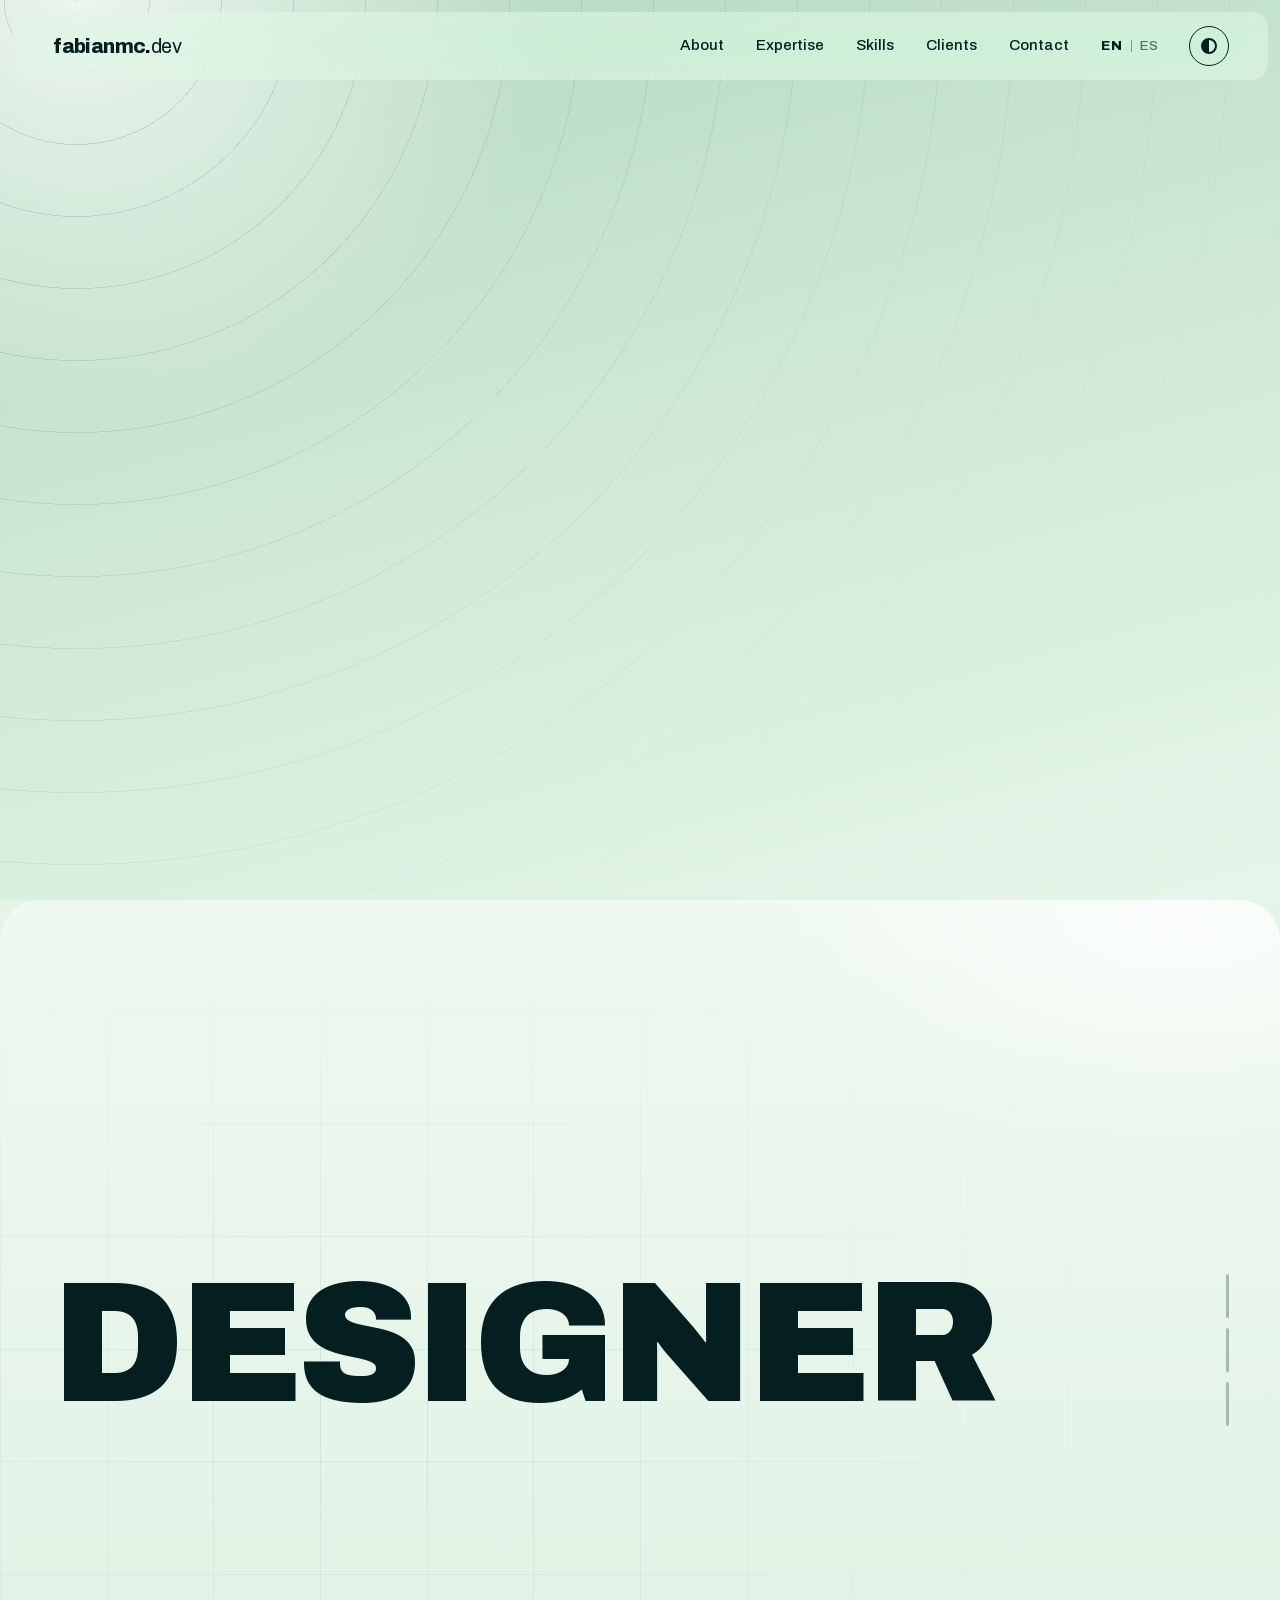
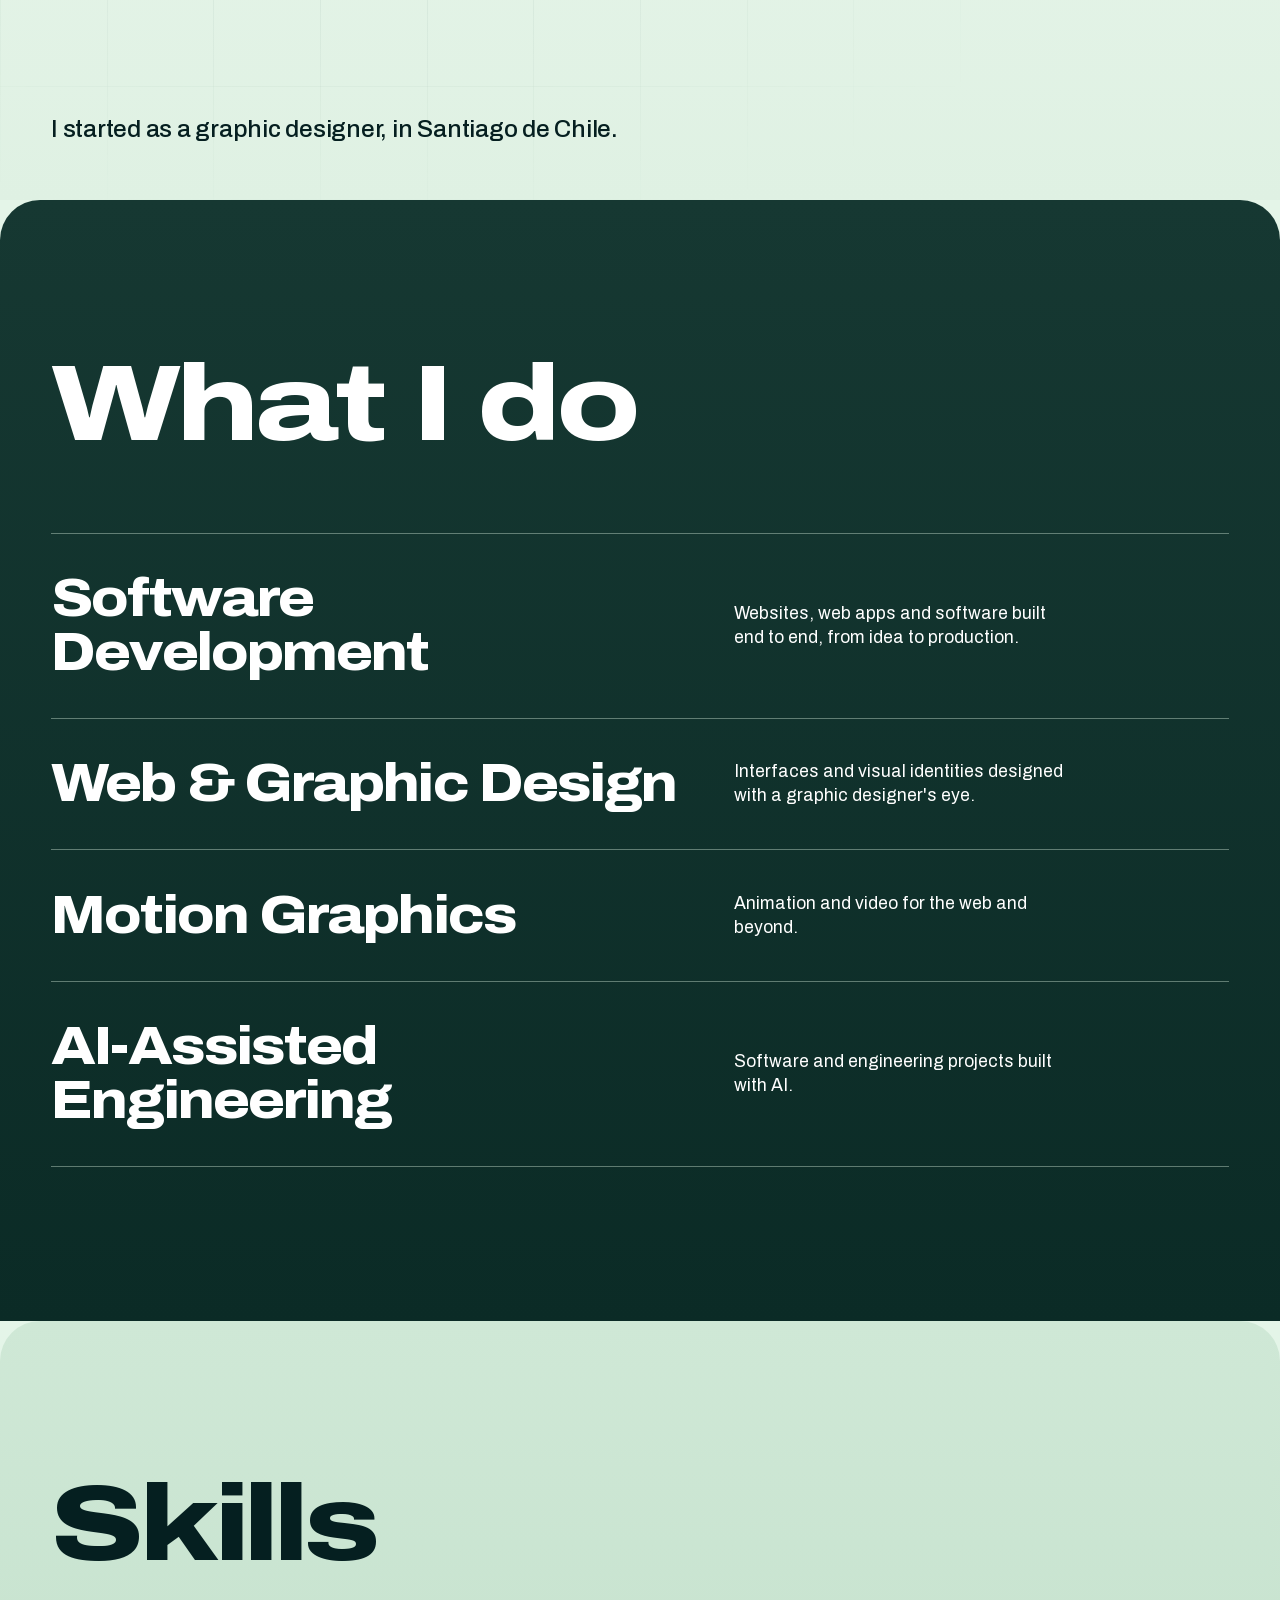
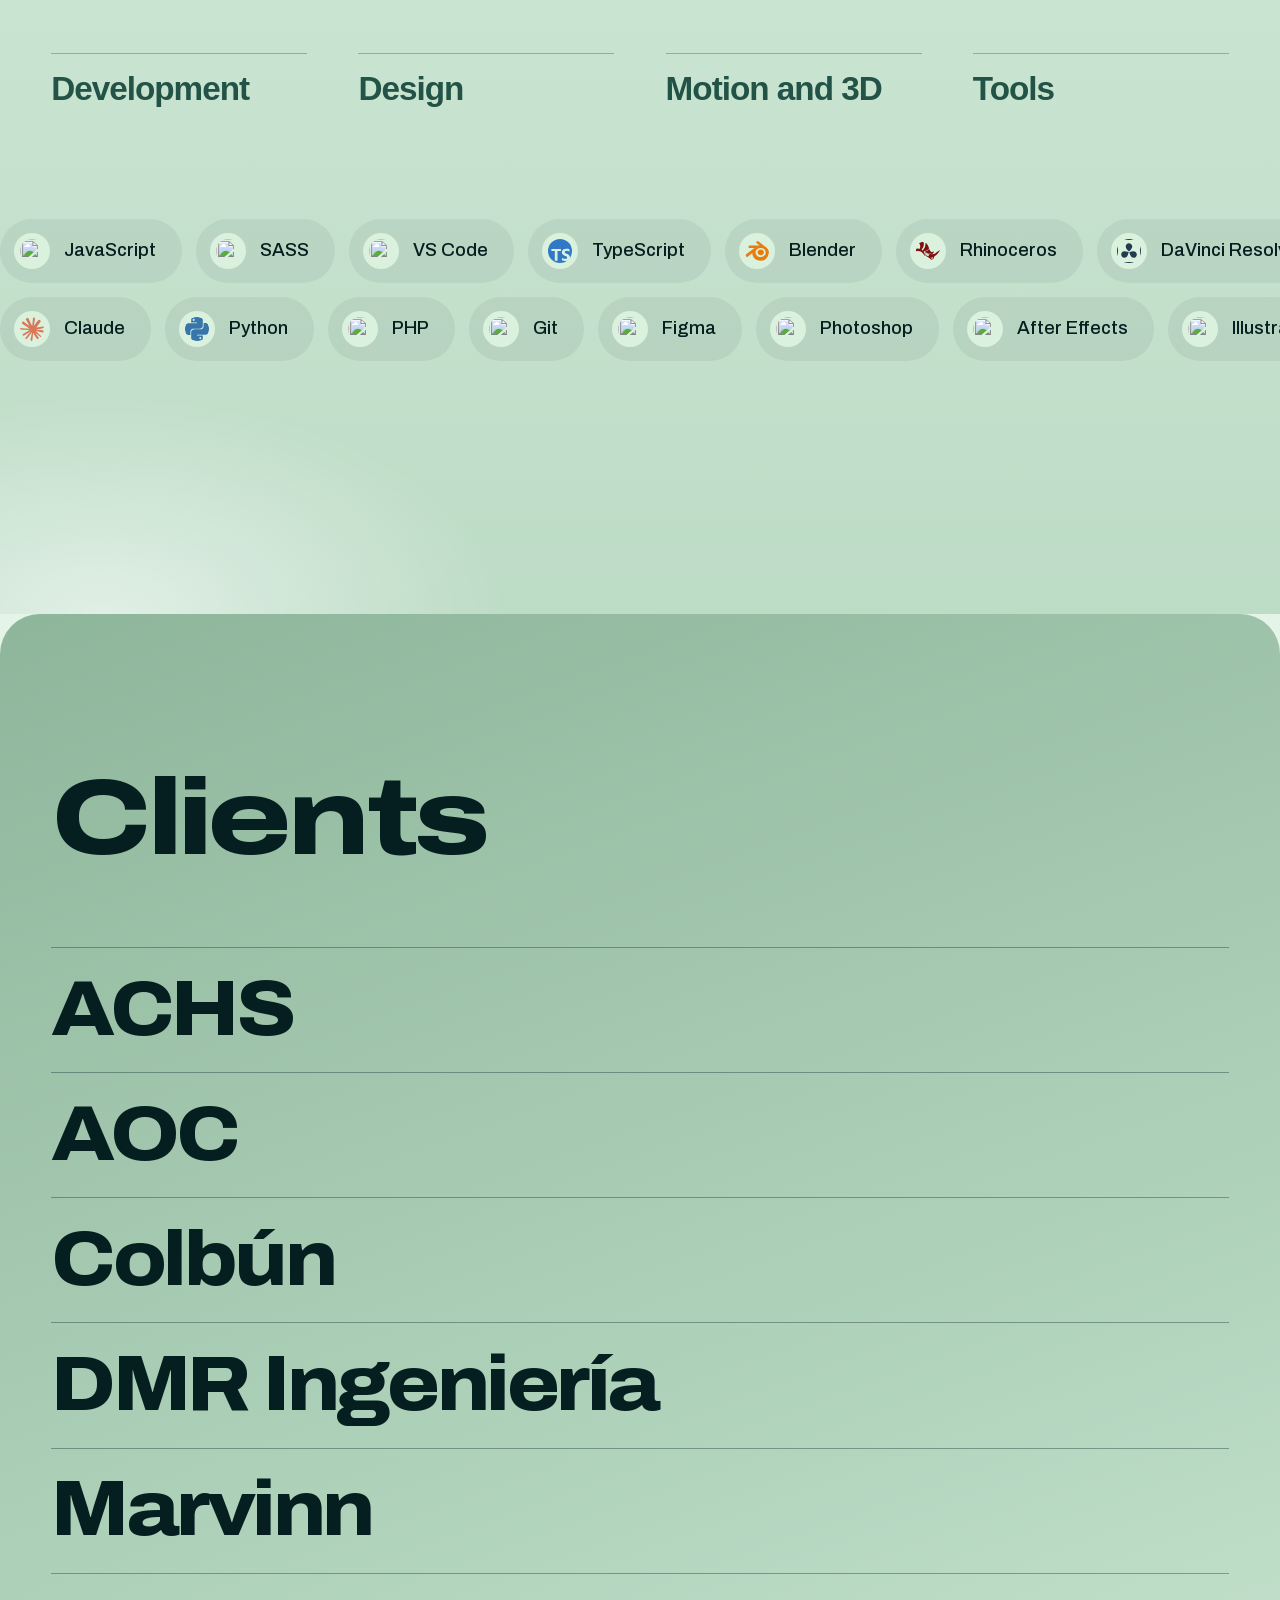
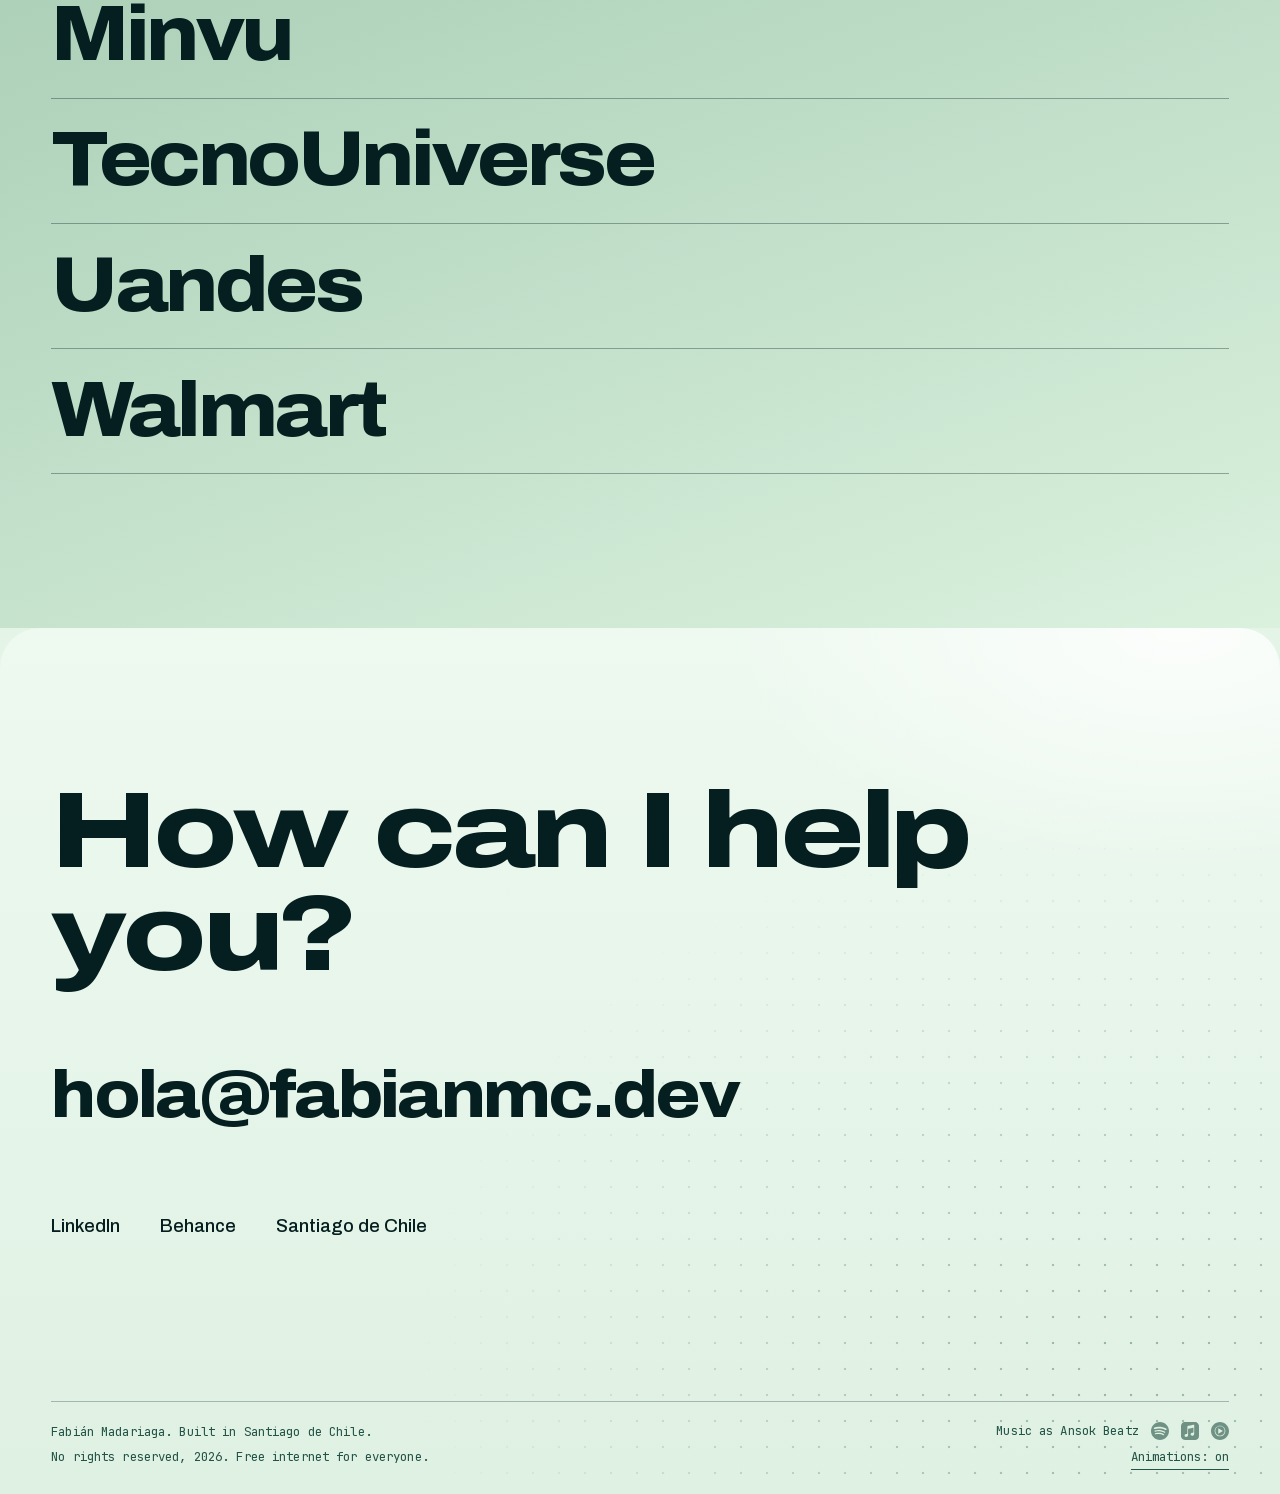
==== commit 1b62f231: "Clients: SVG/PNG logos, DMR Ingeniería, alphabetical order, cursor-driven logo fade/grow, stable hov" ====
--- a/index.html
+++ b/index.html
@@ -234,16 +234,16 @@
     <section class="sheet sheet--moss clients" id="clients">
       <h2 class="title" data-words>Clients</h2>
       <ul class="client-list">
-        <li class="client" data-img="assets/images/portfolio/cover-walmart.jpg">Walmart</li>
-        <li class="client" data-img="assets/images/portfolio/cover-minvu.jpg">Minvu</li>
-        <li class="client" data-img="assets/images/portfolio/cover-achs.jpg">ACHS</li>
-        <li class="client" data-img="assets/images/portfolio/cover-colbun.jpg">Colbún</li>
-        <li class="client" data-img="assets/images/portfolio/cover-aoc.jpg">AOC</li>
+        <li class="client" data-img="assets/images/logo-achs.svg">ACHS</li>
+        <li class="client" data-img="assets/images/logo-aoc.svg">AOC</li>
+        <li class="client" data-img="assets/images/logo-colbun.png">Colbún</li>
+        <li class="client" data-img="assets/images/logo-dmr.svg">DMR Ingeniería</li>
         <li class="client" data-img="assets/images/portfolio/cover-marvinn.jpg">Marvinn</li>
-        <li class="client" data-img="assets/images/portfolio/cover-uandes.jpg"><span class="sr-only">Universidad de los Andes</span><span aria-hidden="true">Uandes</span></li>
-        <li class="client" data-img="assets/images/portfolio/cover-tecnouniverse.jpg">TecnoUniverse</li>
+        <li class="client" data-img="assets/images/logo-minvu.png">Minvu</li>
+        <li class="client" data-img="assets/images/logo-tecnouniverse.png">TecnoUniverse</li>
+        <li class="client" data-img="assets/images/logo-uandes.png"><span class="sr-only">Universidad de los Andes</span><span aria-hidden="true">Uandes</span></li>
+        <li class="client" data-img="assets/images/logo-walmart.svg">Walmart</li>
       </ul>
-      <a class="more" href="https://www.behance.net/fabian-madariaga" target="_blank" rel="noopener">More work on Behance<span class="sr-only"> (opens in a new tab)</span></a>
     </section>
 
     <!-- CONTACT -->
--- a/assets/css/main.css
+++ b/assets/css/main.css
@@ -290,11 +290,11 @@
   padding: clamp(14px, 2vw, 28px) 0; border-bottom: 1px solid var(--line);
   font-size: clamp(2rem, 6vw, 6rem); line-height: .95; letter-spacing: -.045em; font-weight: 800;
   font-variation-settings: "wdth" 112; text-wrap: balance;
-  transition: opacity .35s, padding-left .5s cubic-bezier(.2, .8, .2, 1);
+  transition: opacity .35s, transform .5s cubic-bezier(.2, .8, .2, 1);
   cursor: default;
 }
 .client-list:hover .client { opacity: .35; }
-.client-list .client:hover { opacity: 1; padding-left: clamp(12px, 3vw, 48px); }
+.client-list .client:hover { opacity: 1; transform: translateX(clamp(12px, 3vw, 48px)); }
 .more { display: inline-block; margin-top: 40px; font-size: 1.1rem; font-weight: 500; border-bottom: 1px solid currentColor; padding-bottom: 2px; }
 .more:hover { color: var(--acc); }
 
@@ -303,7 +303,7 @@
   width: 200px; height: 200px; opacity: 0;
   border-radius: 6px; overflow: hidden;
 }
-.float img { width: 100%; height: 100%; object-fit: cover; }
+.float img { width: 100%; height: 100%; object-fit: contain; }
 
 /* CONTACT */
 .contact { padding-bottom: clamp(16px, 2vw, 24px); }
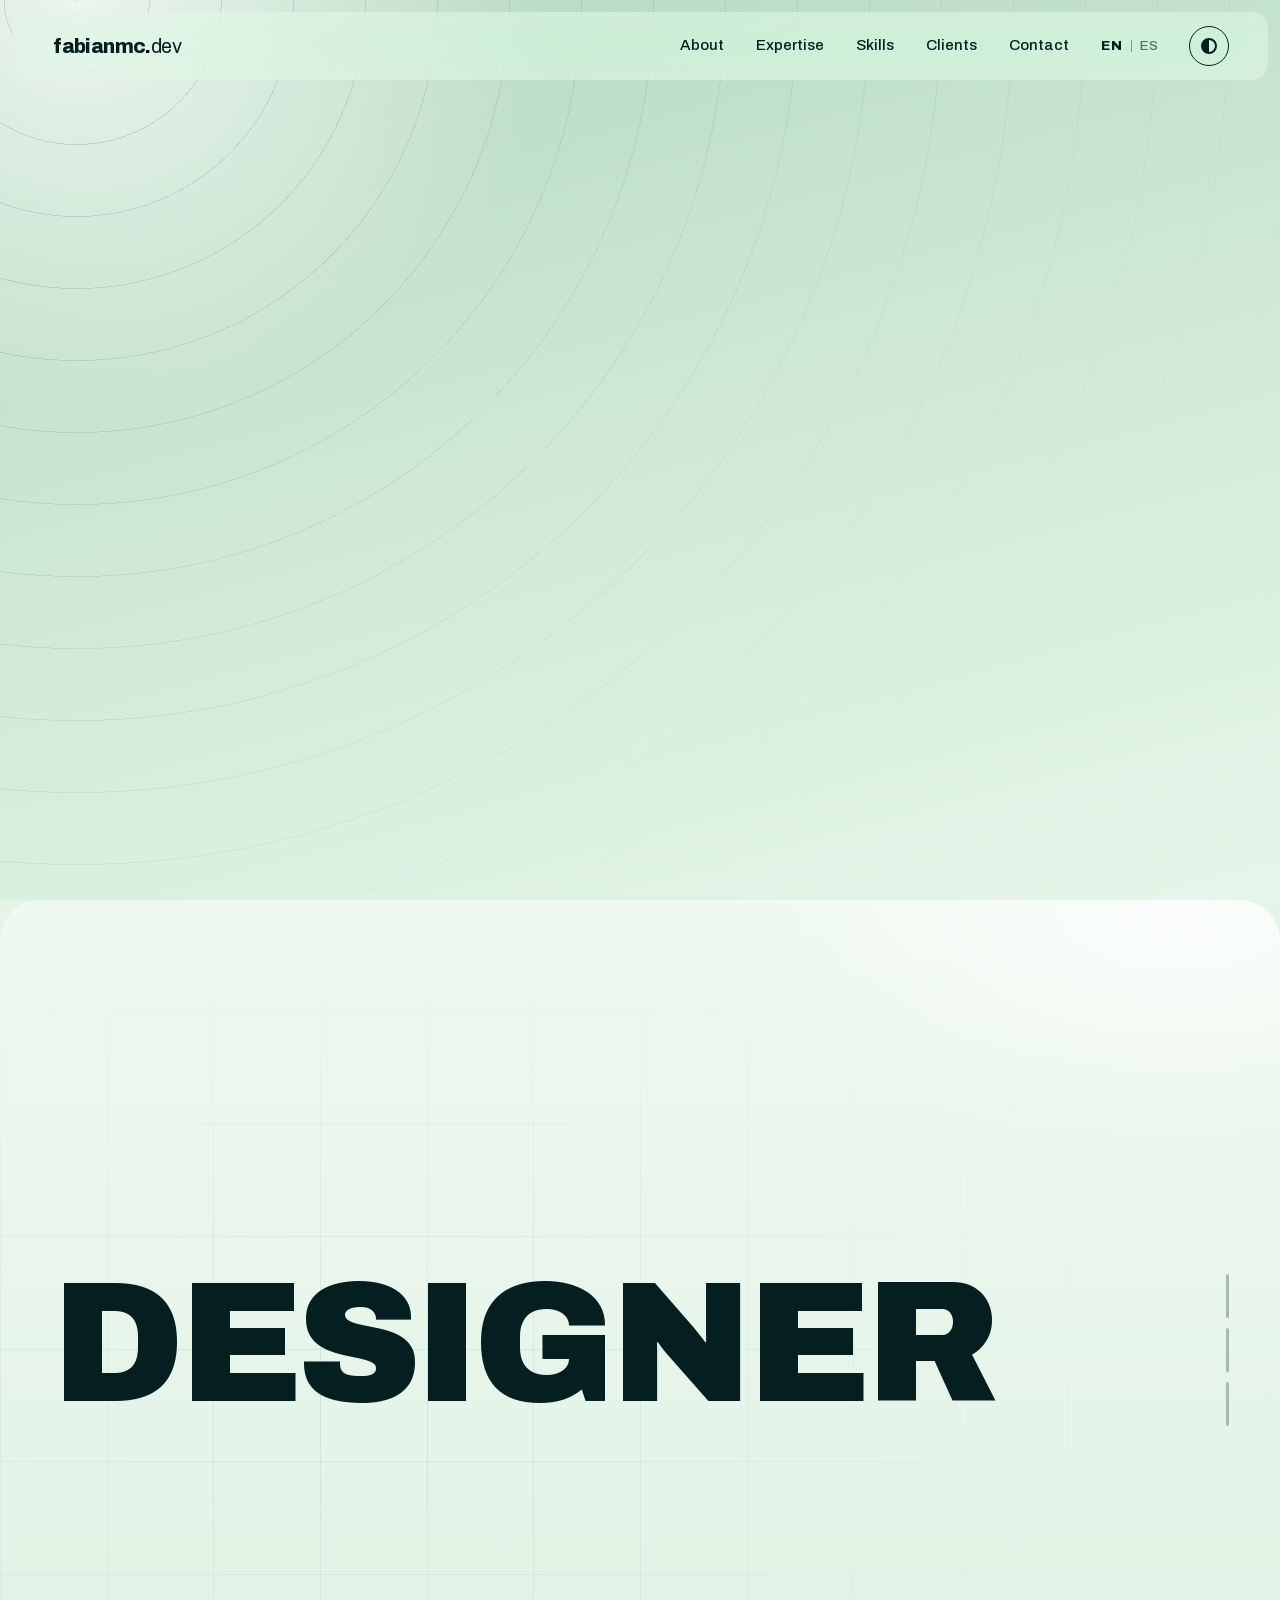
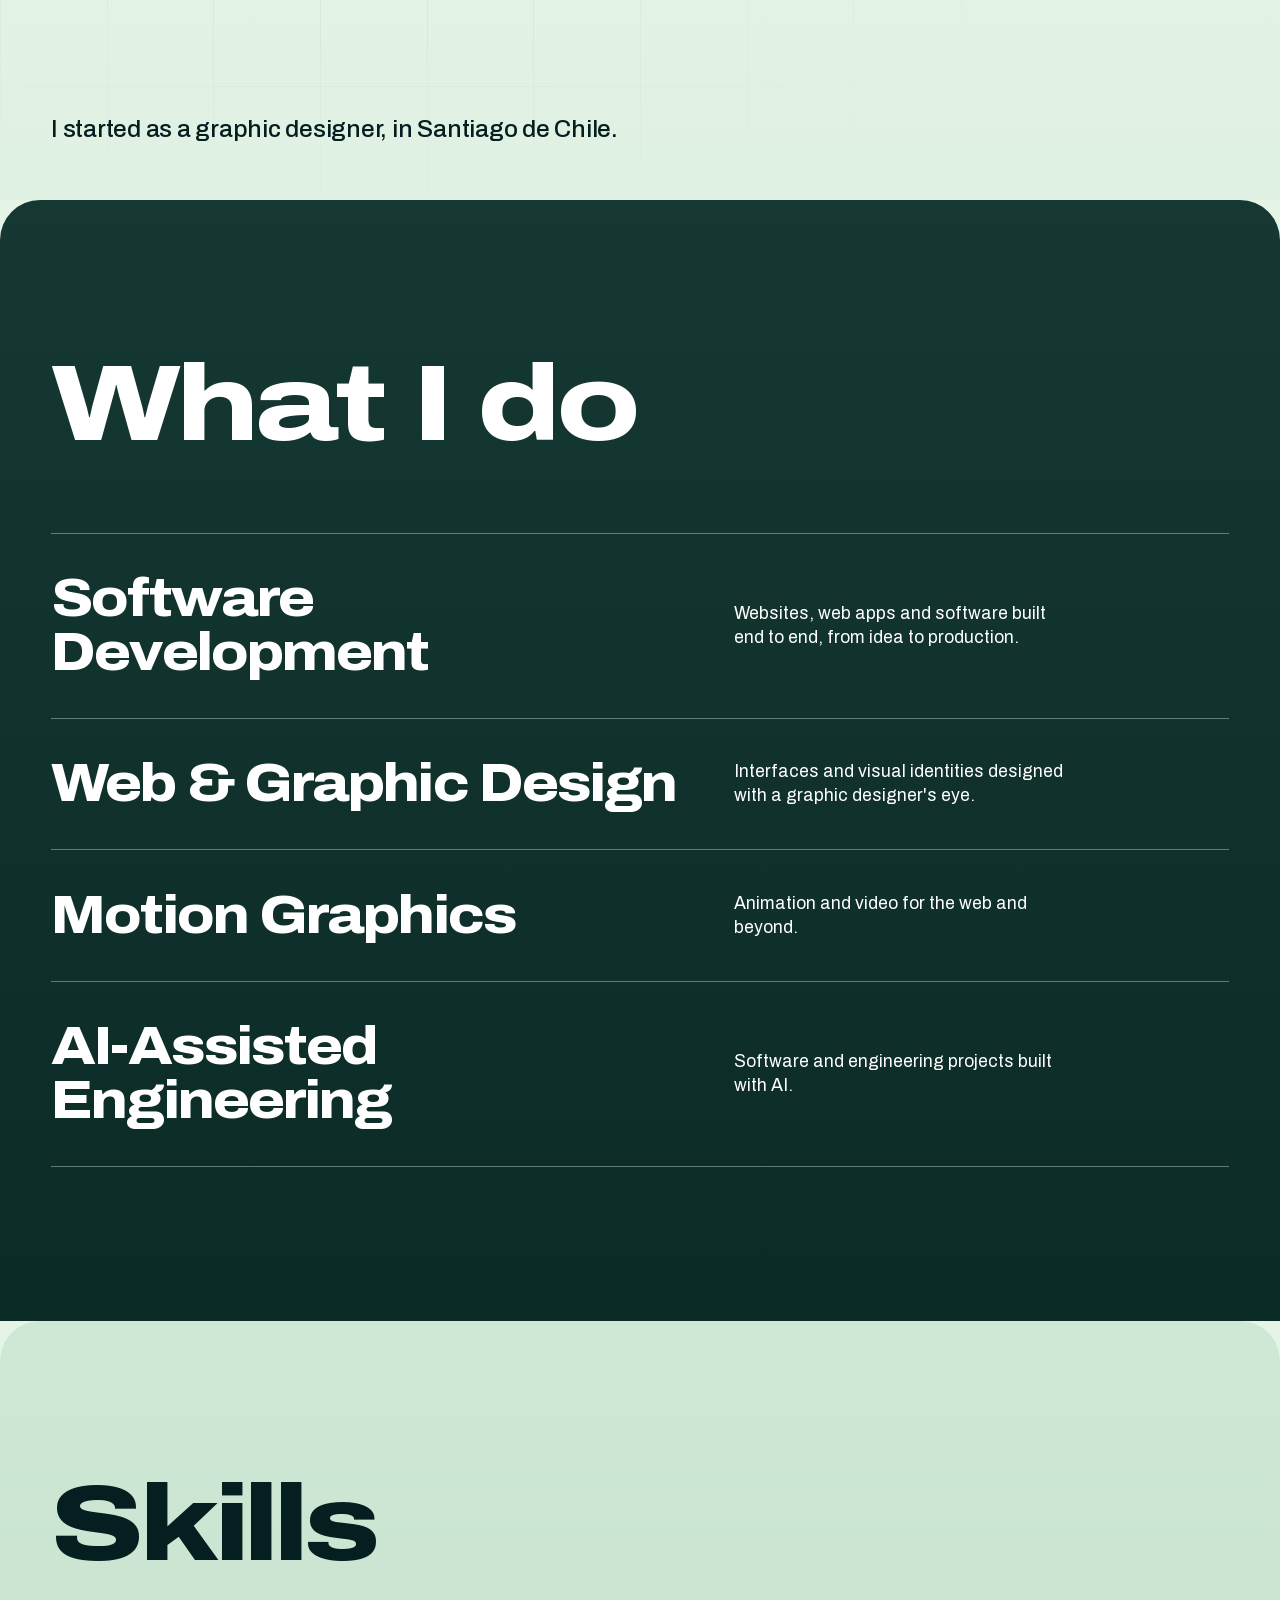
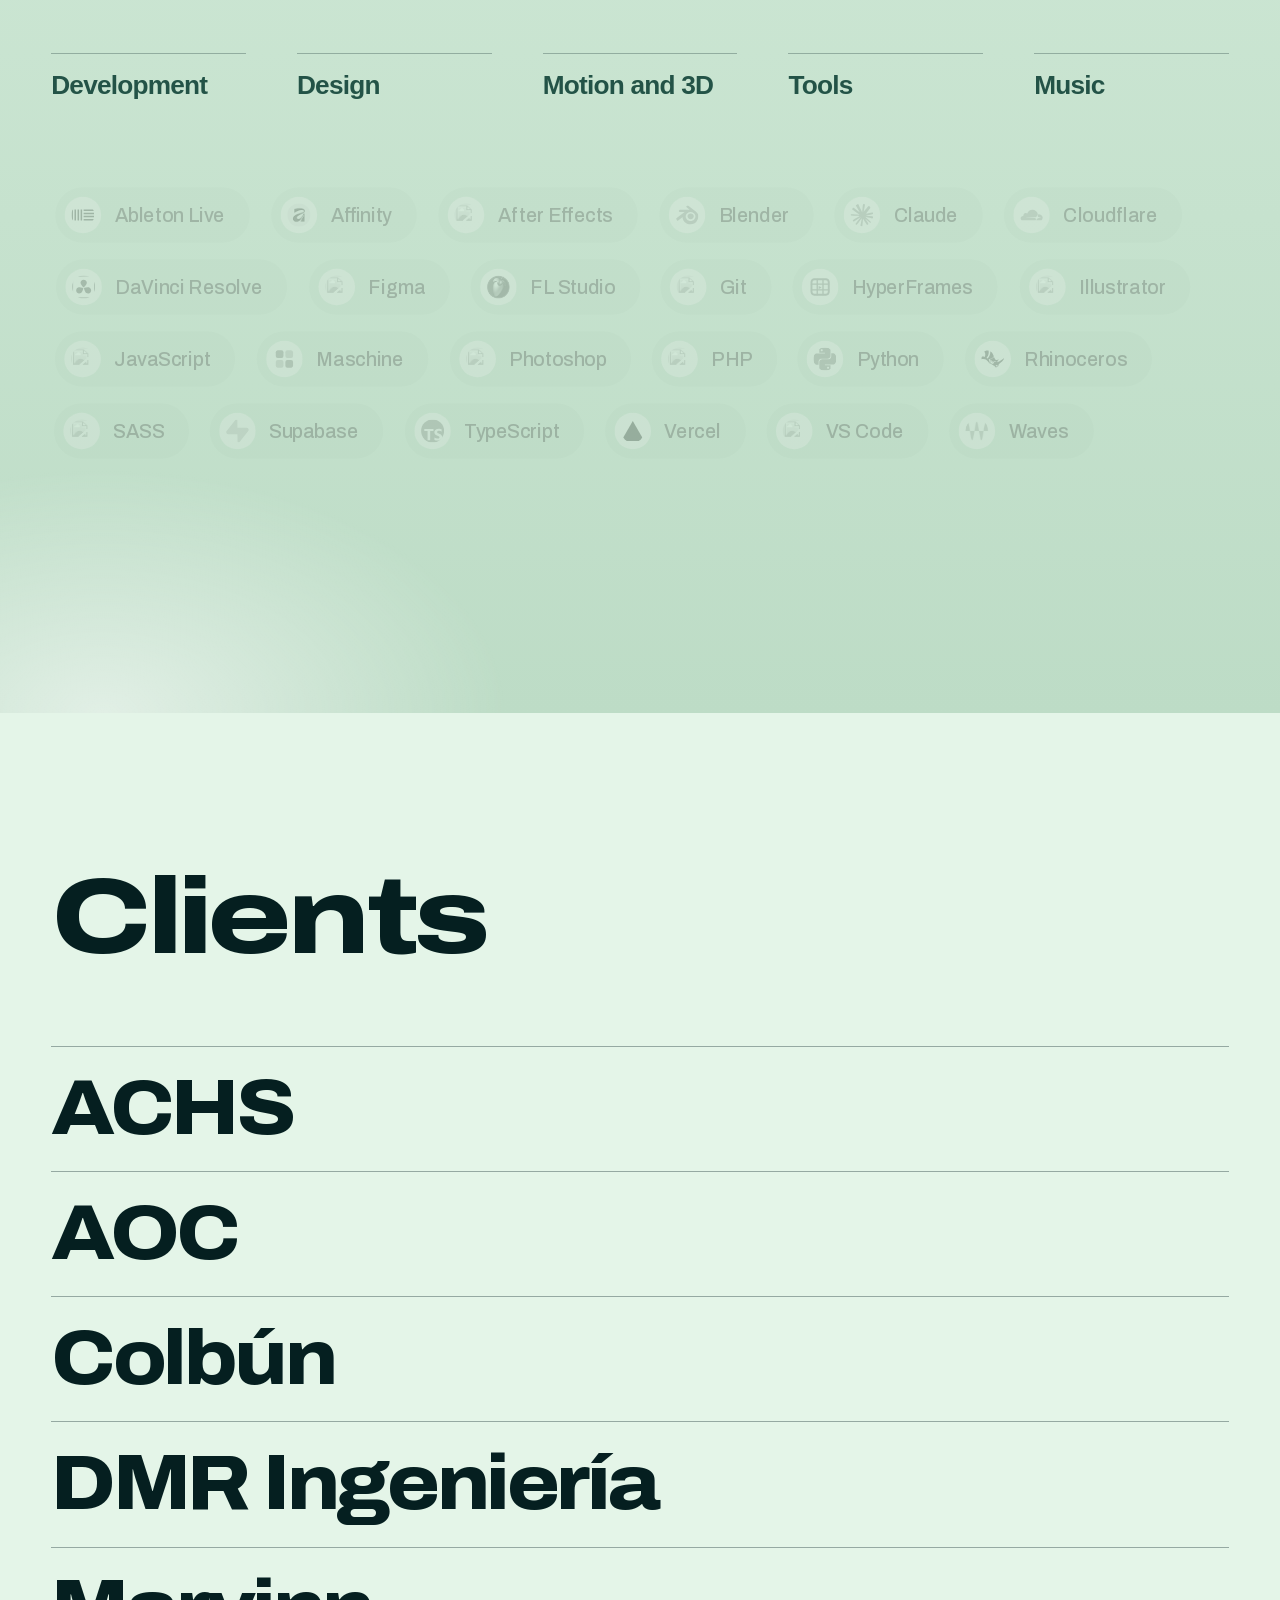
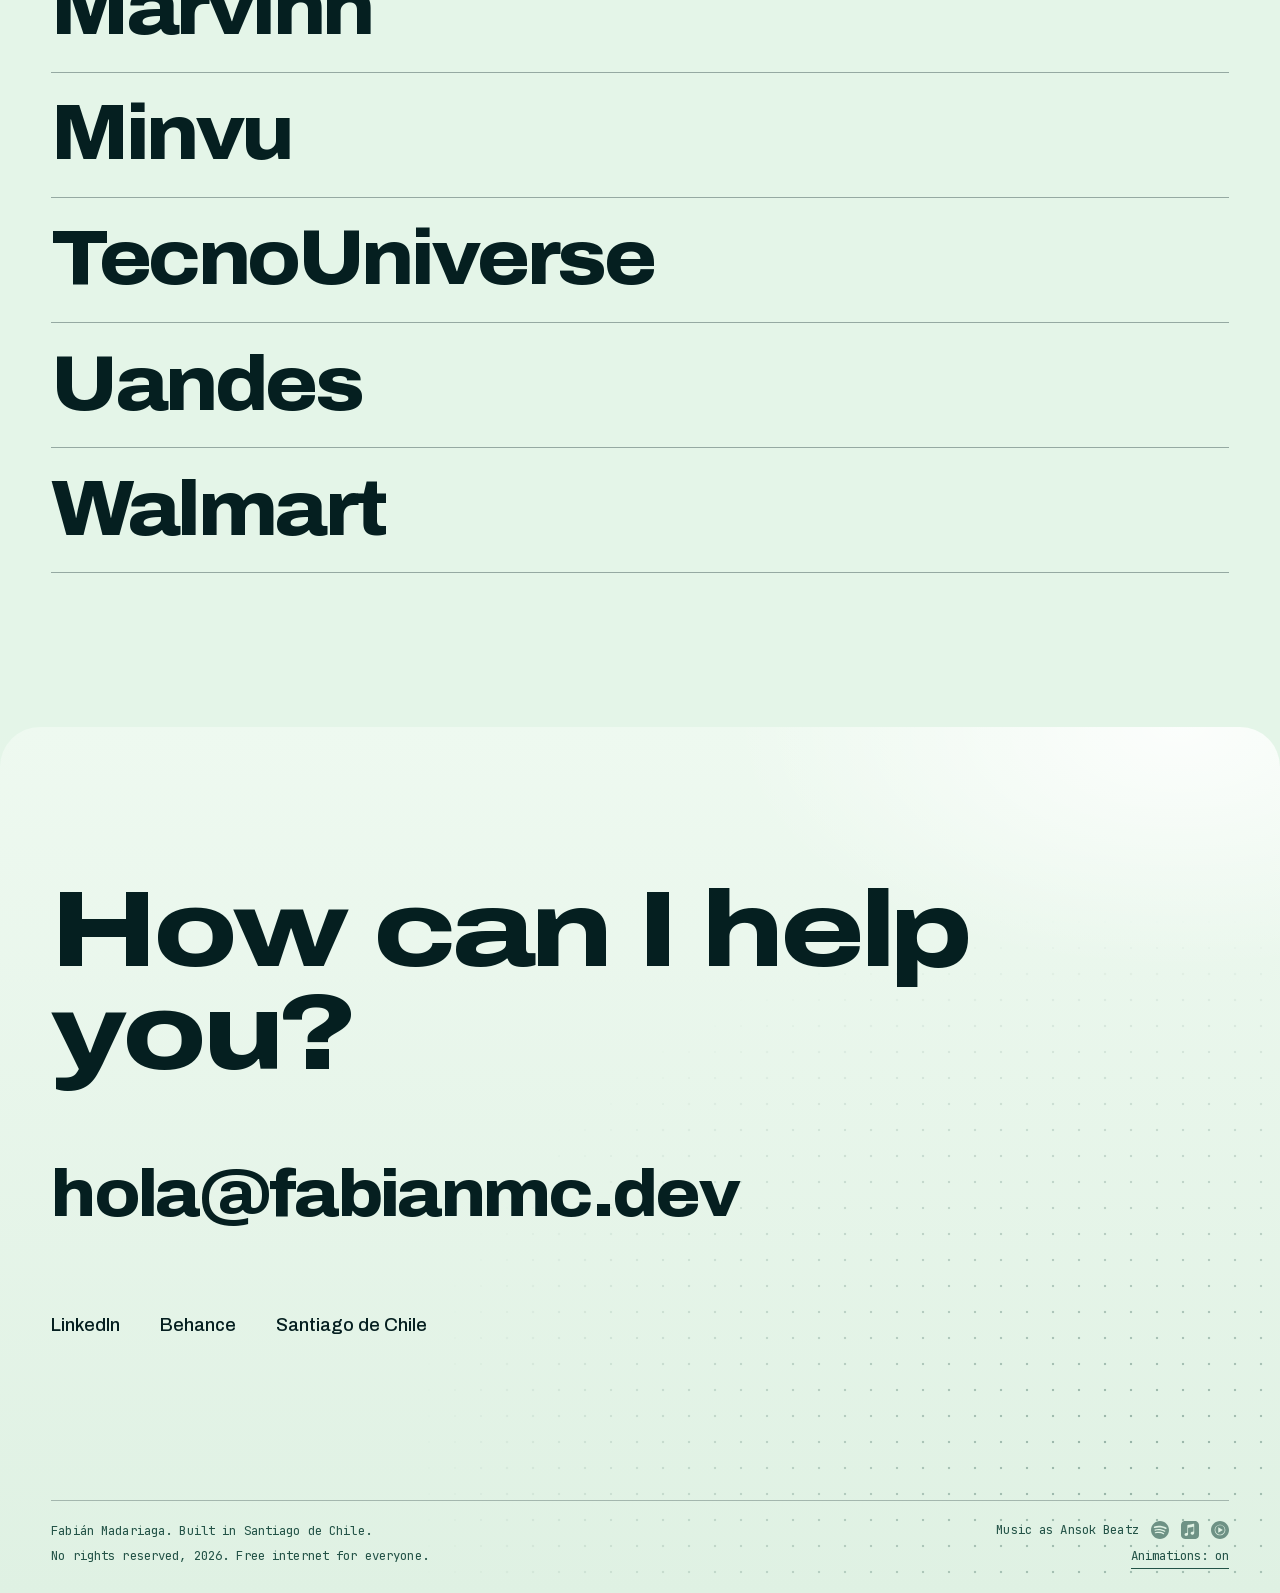
==== commit 2fddd3a0: "Skills: mixed alphabetical tool cloud revealed per field on hover, new Music field (Ableton, Maschin" ====
--- a/index.html
+++ b/index.html
@@ -195,39 +195,35 @@
         <button class="field" type="button" data-cat="design" aria-pressed="false">Design</button>
         <button class="field" type="button" data-cat="motion" aria-pressed="false">Motion and 3D</button>
         <button class="field" type="button" data-cat="ai" aria-pressed="false">Tools</button>
-      </div>
-
-      <div class="marquees" aria-label="Tools">
-        <div class="marquee" data-dir="1">
-          <ul class="track">
-            <li data-cat="dev"><img src="assets/images/skills/js.svg" alt="">JavaScript</li>
-            <li data-cat="dev"><img src="assets/images/skills/sass.svg" alt="">SASS</li>
-            <li data-cat="ai"><img src="assets/images/skills/vscode.svg" alt="">VS Code</li>
-            <li data-cat="dev"><img src="assets/images/skills/typescript.svg" alt="">TypeScript</li>
-            <li data-cat="motion"><img src="assets/images/skills/blender.svg" alt="">Blender</li>
-            <li data-cat="motion"><img src="assets/images/skills/rhinoceros.svg" alt="">Rhinoceros</li>
-            <li data-cat="motion"><img src="assets/images/skills/davinciresolve.svg" alt="">DaVinci Resolve</li>
-            <li data-cat="motion"><img src="assets/images/skills/hyperframes.svg" alt="">HyperFrames</li>
-            <li data-cat="ai"><img src="assets/images/skills/cloudflare.svg" alt="">Cloudflare</li>
-          </ul>
-        </div>
-        <div class="marquee" data-dir="-1">
-          <ul class="track">
-            <li data-cat="ai"><img src="assets/images/skills/claude.svg" alt="">Claude</li>
-            <li data-cat="dev"><img src="assets/images/skills/python.svg" alt="">Python</li>
-            <li data-cat="dev"><img src="assets/images/skills/php.svg" alt="">PHP</li>
-            <li data-cat="ai"><img src="assets/images/skills/git.svg" alt="">Git</li>
-            <li data-cat="design"><img src="assets/images/skills/figma.svg" alt="">Figma</li>
-            <li data-cat="design"><img src="assets/images/skills/photoshop-cc.svg" alt="">Photoshop</li>
-            <li data-cat="motion"><img src="assets/images/skills/after-effects-cc.svg" alt="">After Effects</li>
-            <li data-cat="design"><img src="assets/images/skills/illustrator-cc.svg" alt="">Illustrator</li>
-            <li data-cat="ai"><img src="assets/images/skills/supabase.svg" alt="">Supabase</li>
-            <li data-cat="ai"><img src="assets/images/skills/ableton.svg" alt="">Ableton Live</li>
-            <li data-cat="ai"><img src="assets/images/skills/maschine.svg" alt="">Maschine</li>
-            <li data-cat="ai"><img src="assets/images/skills/vercel.svg" alt="">Vercel</li>
-          </ul>
-        </div>
-      </div>
+        <button class="field" type="button" data-cat="music" aria-pressed="false">Music</button>
+      </div>
+
+      <ul class="cloud" aria-label="Tools">
+        <li data-cat="music"><img src="assets/images/skills/ableton.svg" alt="">Ableton Live</li>
+        <li data-cat="design"><img src="assets/images/skills/affinity.png" alt="">Affinity</li>
+        <li data-cat="motion"><img src="assets/images/skills/after-effects-cc.svg" alt="">After Effects</li>
+        <li data-cat="motion"><img src="assets/images/skills/blender.svg" alt="">Blender</li>
+        <li data-cat="ai"><img src="assets/images/skills/claude.svg" alt="">Claude</li>
+        <li data-cat="ai"><img src="assets/images/skills/cloudflare.svg" alt="">Cloudflare</li>
+        <li data-cat="motion"><img src="assets/images/skills/davinciresolve.svg" alt="">DaVinci Resolve</li>
+        <li data-cat="design"><img src="assets/images/skills/figma.svg" alt="">Figma</li>
+        <li data-cat="music"><img src="assets/images/skills/flstudio.png" alt="">FL Studio</li>
+        <li data-cat="ai"><img src="assets/images/skills/git.svg" alt="">Git</li>
+        <li data-cat="motion"><img src="assets/images/skills/hyperframes.svg" alt="">HyperFrames</li>
+        <li data-cat="design"><img src="assets/images/skills/illustrator-cc.svg" alt="">Illustrator</li>
+        <li data-cat="dev"><img src="assets/images/skills/js.svg" alt="">JavaScript</li>
+        <li data-cat="music"><img src="assets/images/skills/maschine.svg" alt="">Maschine</li>
+        <li data-cat="design"><img src="assets/images/skills/photoshop-cc.svg" alt="">Photoshop</li>
+        <li data-cat="dev"><img src="assets/images/skills/php.svg" alt="">PHP</li>
+        <li data-cat="dev"><img src="assets/images/skills/python.svg" alt="">Python</li>
+        <li data-cat="motion"><img src="assets/images/skills/rhinoceros.svg" alt="">Rhinoceros</li>
+        <li data-cat="dev"><img src="assets/images/skills/sass.svg" alt="">SASS</li>
+        <li data-cat="ai"><img src="assets/images/skills/supabase.svg" alt="">Supabase</li>
+        <li data-cat="dev"><img src="assets/images/skills/typescript.svg" alt="">TypeScript</li>
+        <li data-cat="ai"><img src="assets/images/skills/vercel.svg" alt="">Vercel</li>
+        <li data-cat="ai"><img src="assets/images/skills/vscode.svg" alt="">VS Code</li>
+        <li data-cat="music"><img src="assets/images/skills/waves.png" alt="">Waves</li>
+      </ul>
     </section>
 
     <!-- CLIENTS -->
--- a/assets/css/main.css
+++ b/assets/css/main.css
@@ -257,32 +257,27 @@
 .row__desc { font-size: 1.1rem; line-height: 1.35; max-width: 34ch; }
 
 /* SKILLS */
-.stack { display: grid; grid-template-columns: repeat(4, 1fr); gap: 0 var(--pad); margin-bottom: clamp(50px, 7vw, 100px); }
+.stack { display: grid; grid-template-columns: repeat(5, 1fr); gap: 0 var(--pad); margin-bottom: clamp(36px, 5vw, 64px); }
 .field {
   padding: 18px 0 22px; border: 0; border-top: 1px solid var(--line); background: none; color: var(--mut); text-align: left; cursor: pointer;
-  font-size: clamp(1.4rem, 2.6vw, 2.6rem); font-weight: 800; letter-spacing: -.03em; line-height: 1.05; font-variation-settings: "wdth" 108;
+  font-size: clamp(1.3rem, 2.05vw, 2.4rem); font-weight: 800; letter-spacing: -.03em; line-height: 1.05; font-variation-settings: "wdth" 108;
   transition: color .3s, padding-left .4s cubic-bezier(.2, .8, .2, 1);
 }
 .field:hover, .field:focus-visible, .field[aria-pressed="true"] { color: var(--fg); padding-left: 12px; }
 
-.marquees { margin: 0 calc(var(--pad) * -1); display: grid; gap: 14px; }
-.marquee { overflow: hidden; }
-.track { display: flex; width: max-content; gap: 14px; padding-right: 14px; }
-.track li {
+/* Every tool is listed at once, mixed and dimmed; hovering (or focusing) a field lights up its own tools one by one */
+.cloud { display: flex; flex-wrap: wrap; gap: 14px; }
+.cloud li {
   display: flex; align-items: center; gap: 14px;
-  padding: 14px 26px 14px 14px; border-radius: 999px;
-  background: var(--chip);
-  font-size: 1.15rem; font-weight: 500; white-space: nowrap;
-}
-.track img { width: 36px; height: 36px; padding: 6px; border-radius: 50%; background: var(--mist); object-fit: contain; }
-
-/* AI */
-.track li { transition: opacity .35s, filter .35s; }
-.marquees[data-focus] li:not([data-cat~="x"]) { opacity: .22; filter: grayscale(1); }
-.marquees[data-focus="dev"] li[data-cat="dev"] { opacity: 1; filter: none; }
-.marquees[data-focus="design"] li[data-cat="design"] { opacity: 1; filter: none; }
-.marquees[data-focus="motion"] li[data-cat="motion"] { opacity: 1; filter: none; }
-.marquees[data-focus="ai"] li[data-cat="ai"] { opacity: 1; filter: none; }
+  padding: 10px 26px 10px 10px; border-radius: 999px; background: var(--chip);
+  font-size: 1.26rem; font-weight: 500; white-space: nowrap;
+  opacity: .22; filter: grayscale(1); transform: scale(.96);
+  transition: opacity .4s, filter .4s, transform .5s cubic-bezier(.2, .8, .2, 1);
+  transition-delay: calc(var(--i, 0) * 45ms);
+}
+.cloud img { width: 38px; height: 38px; padding: 7px; border-radius: 50%; background: var(--mist); object-fit: contain; }
+.cloud[data-focus="dev"] li[data-cat="dev"], .cloud[data-focus="design"] li[data-cat="design"],
+.cloud[data-focus="motion"] li[data-cat="motion"], .cloud[data-focus="ai"] li[data-cat="ai"], .cloud[data-focus="music"] li[data-cat="music"] { opacity: 1; filter: none; transform: none; }
 
 /* CLIENTS */
 .client-list { border-top: 1px solid var(--line); }
@@ -335,18 +330,16 @@
   .about__copy { bottom: 40px; }
   .about__steps li { height: 30px; }
   .row { grid-template-columns: 1fr; row-gap: 8px; }
-  .stack { grid-template-columns: repeat(2, 1fr); }
   .sheet { --r: 28px; }
 }
 @media (max-width: 480px) {
   .hero__top { text-align: left; justify-content: flex-start; }
-  .stack { grid-template-columns: 1fr; }
 }
 @media (hover: none) { .float { display: none; } .client-list:hover .client { opacity: 1; } }
 html[data-motion="off"] .name { visibility: visible; }
 html[data-motion="off"] .hero__top, html[data-motion="off"] .hero__bottom { opacity: 1; }
 html[data-motion="off"] .row, html[data-motion="off"] .row::before, html[data-motion="off"] .client,
-html[data-motion="off"] .mail span, html[data-motion="off"] .track li, html[data-motion="off"] .field, html[data-motion="off"] .nav { transition: none; }
+html[data-motion="off"] .mail span, html[data-motion="off"] .field, html[data-motion="off"] .nav { transition: none; }
 
 /* CUSTOM CURSOR (mouse only, hidden for touch and reduced motion) */
 .has-cursor, .has-cursor * { cursor: none; }
@@ -416,23 +409,23 @@
 }
 html[data-motion="off"] .nav__menu, html[data-motion="off"] .burger span { transition: none; }
 
-/* Skills on touch / small screens: field tabs + the chosen field's tools as a wrapped list (no hover, no marquee) */
+/* Skills on touch / small screens: field tabs + the chosen field's tools as a wrapped list (no hover) */
 @media (max-width: 820px), (hover: none) {
   .stack { grid-template-columns: 1fr 1fr; gap: 10px; margin-bottom: 28px; }
   .field { padding: 13px 14px; border: 1px solid var(--line); border-radius: 999px; text-align: center; font-size: 1rem; letter-spacing: -.01em; transition: background-color .3s, color .3s; }
+  .field:last-child { grid-column: 1 / -1; }
   .field:hover, .field:focus-visible { padding-left: 14px; }
   .field[aria-pressed="true"] { padding-left: 14px; background: var(--mist); border-color: var(--mist); color: var(--forest); }
-  .marquees { margin: 0; display: flex; flex-wrap: wrap; align-content: flex-start; gap: 10px; min-height: 290px; }
-  .marquee, .track { display: contents; }
-  .track li { font-size: 1rem; padding: 10px 20px 10px 10px; }
-  .track li[aria-hidden="true"], .marquees[data-focus] li:not([data-cat~="x"]) { display: none; }
-  .marquees[data-focus="dev"] li[data-cat="dev"]:not([aria-hidden]), .marquees[data-focus="design"] li[data-cat="design"]:not([aria-hidden]),
-  .marquees[data-focus="motion"] li[data-cat="motion"]:not([aria-hidden]), .marquees[data-focus="ai"] li[data-cat="ai"]:not([aria-hidden]) { display: flex; animation: chip .45s cubic-bezier(.2, .8, .2, 1) backwards; }
-  .marquees li:nth-child(2n) { animation-delay: .04s; }
-  .marquees li:nth-child(3n) { animation-delay: .08s; }
+  .cloud { gap: 10px; align-content: flex-start; min-height: 290px; }
+  .cloud li { display: none; font-size: 1.2rem; padding: 12px 24px 12px 12px; transition-delay: 0s; }
+  .cloud img { width: 43px; height: 43px; }
+  .cloud[data-focus="dev"] li[data-cat="dev"], .cloud[data-focus="design"] li[data-cat="design"],
+  .cloud[data-focus="motion"] li[data-cat="motion"], .cloud[data-focus="ai"] li[data-cat="ai"], .cloud[data-focus="music"] li[data-cat="music"] { display: flex; animation: chip .45s cubic-bezier(.2, .8, .2, 1) backwards; }
+  .cloud li:nth-child(2n) { animation-delay: .04s; }
+  .cloud li:nth-child(3n) { animation-delay: .08s; }
 }
 @keyframes chip { from { opacity: 0; transform: translateY(8px); } }
-html[data-motion="off"] .track li { animation: none; }
+html[data-motion="off"] .cloud li { animation: none; transition: none; }
 
 /* Footer on small screens: centered, music icons under their label */
 @media (max-width: 820px) {
@@ -453,3 +446,16 @@
   mask-image: radial-gradient(70% 80% at 88% 85%, #000, transparent 80%);
 }
 [data-theme="light"] .contact::before { --dot: rgba(35, 83, 71, .4); }
+
+/* CLIENTS: the title row stays pinned at the top while the list scrolls under it */
+.clients, .clients .title { background-attachment: fixed; } /* same viewport-fixed gradient on both, so the title bar is invisible against the section */
+.clients .title {
+  --tp: clamp(16px, 2vw, 28px); --cpt: clamp(80px, 12vw, 180px); /* --cpt = the sheet's top padding; the bar pins with the title 92px from the top, just under the nav */
+  position: sticky; top: calc(92px - var(--cpt)); z-index: 3; border-radius: var(--r) var(--r) 0 0;
+  background-image: var(--bg); background-color: transparent;
+  margin: calc(var(--cpt) * -1) calc(var(--pad) * -1) calc(clamp(40px, 6vw, 90px) - var(--tp)); padding: var(--cpt) var(--pad) var(--tp); /* the bar starts at the sheet's edge, so it pins when the edge reaches the top */
+}
+@media (hover: none) { /* iOS ignores fixed backgrounds: flat colour so the bar still blends in */
+  .clients, .clients .title { background: var(--forest); }
+  [data-theme="light"] .clients, [data-theme="light"] .clients .title { background: #b3d5be; }
+}
